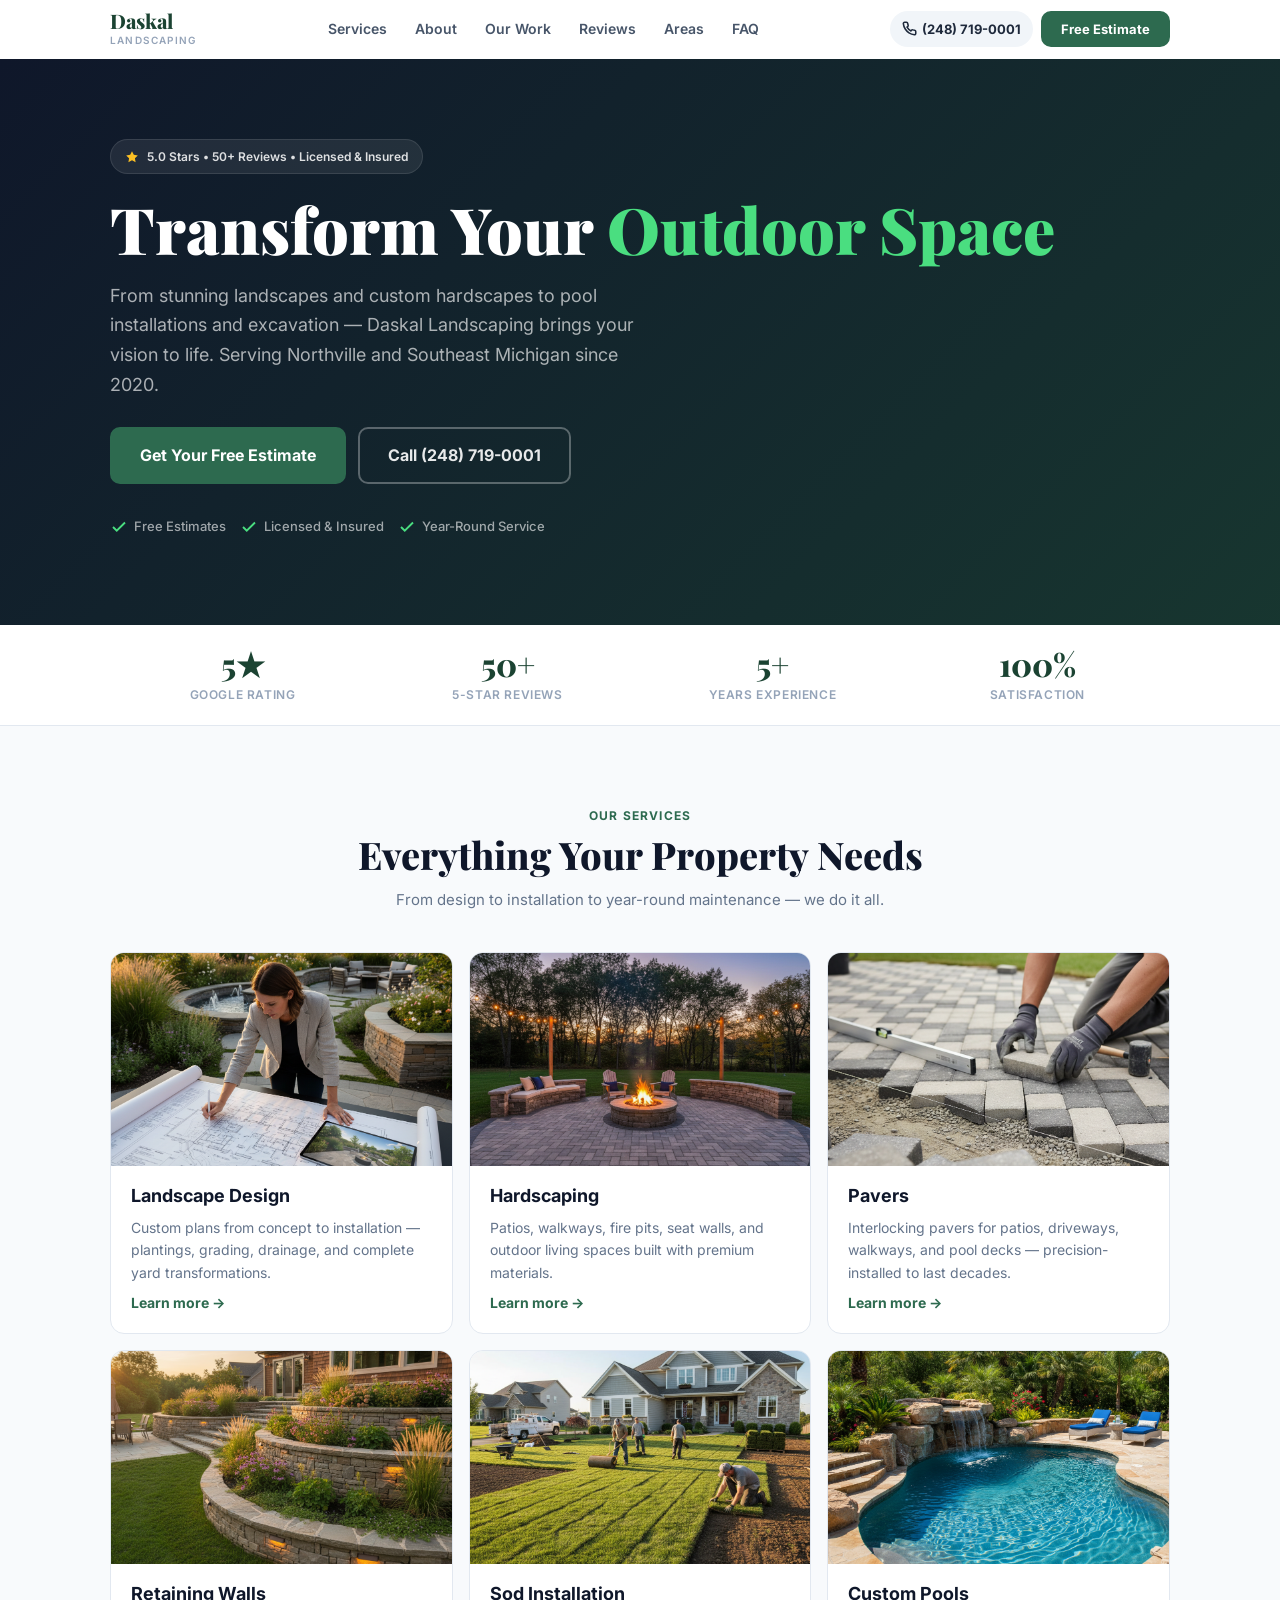
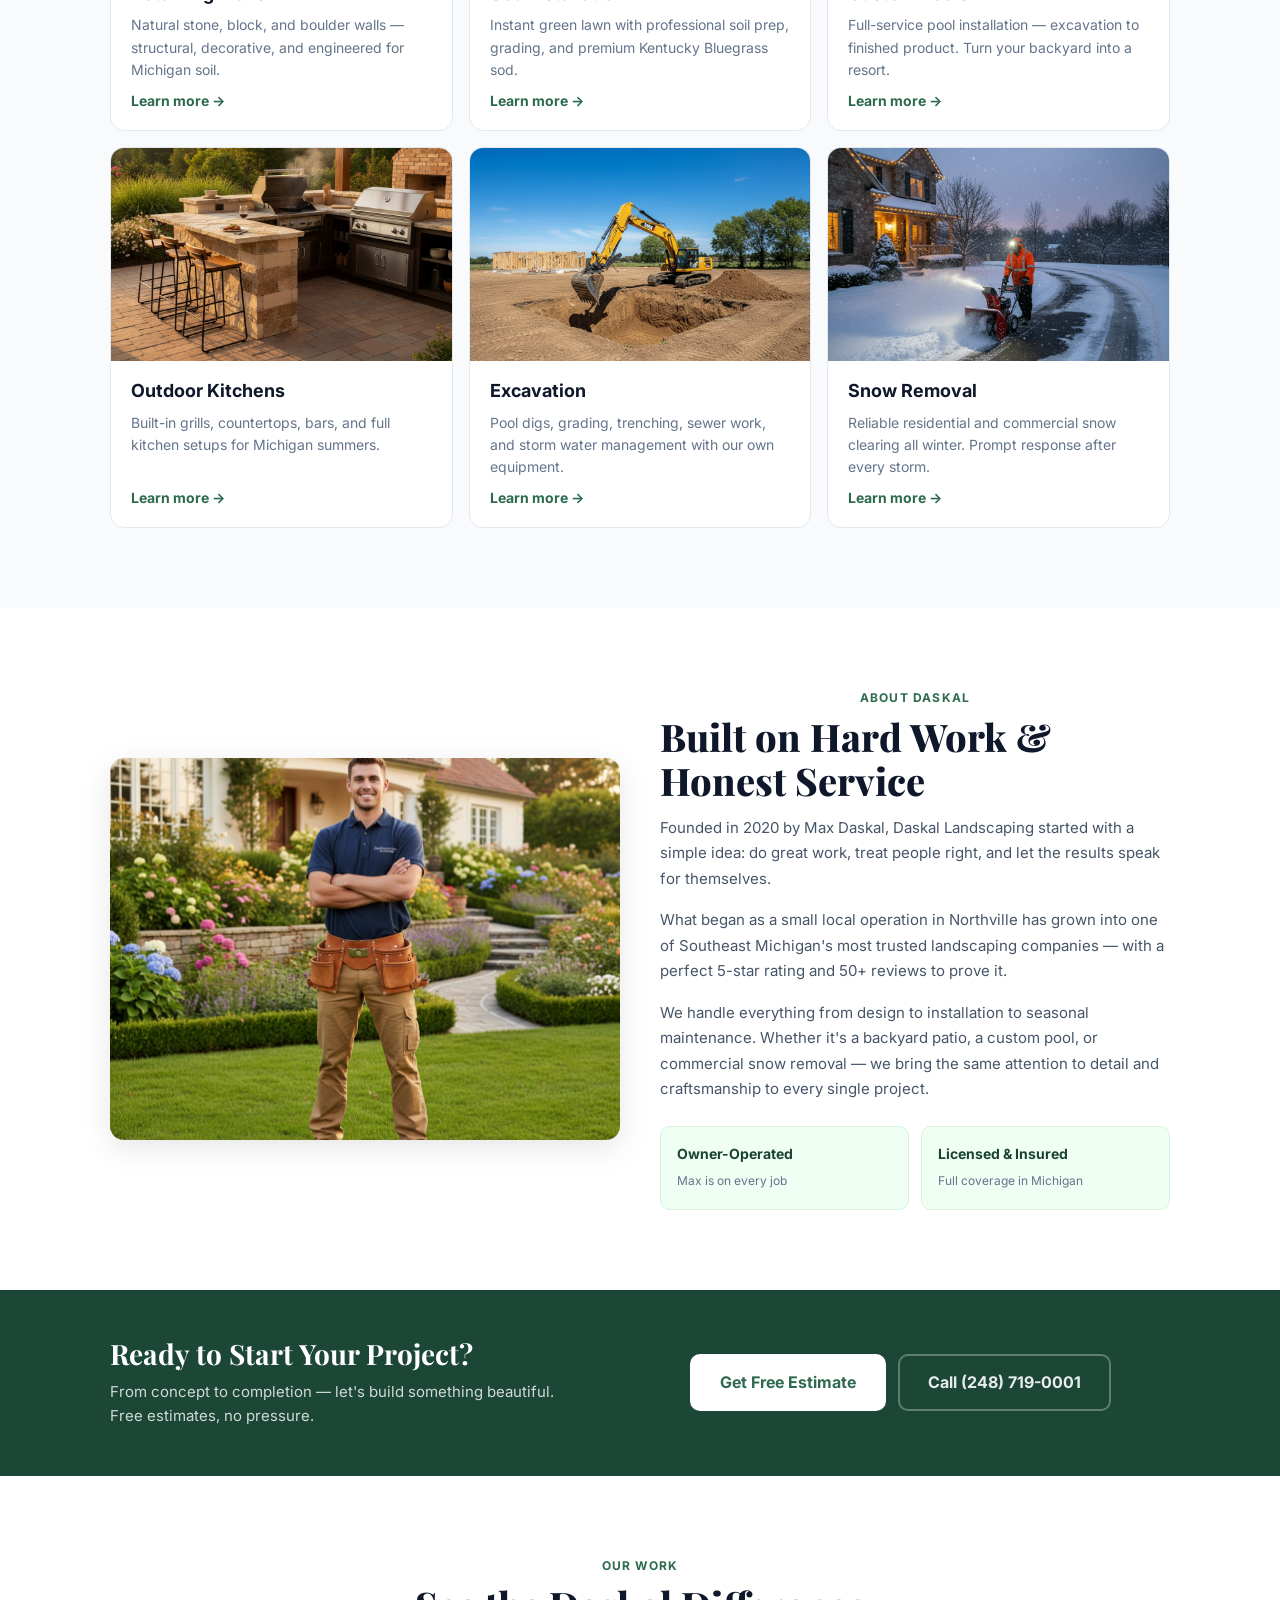
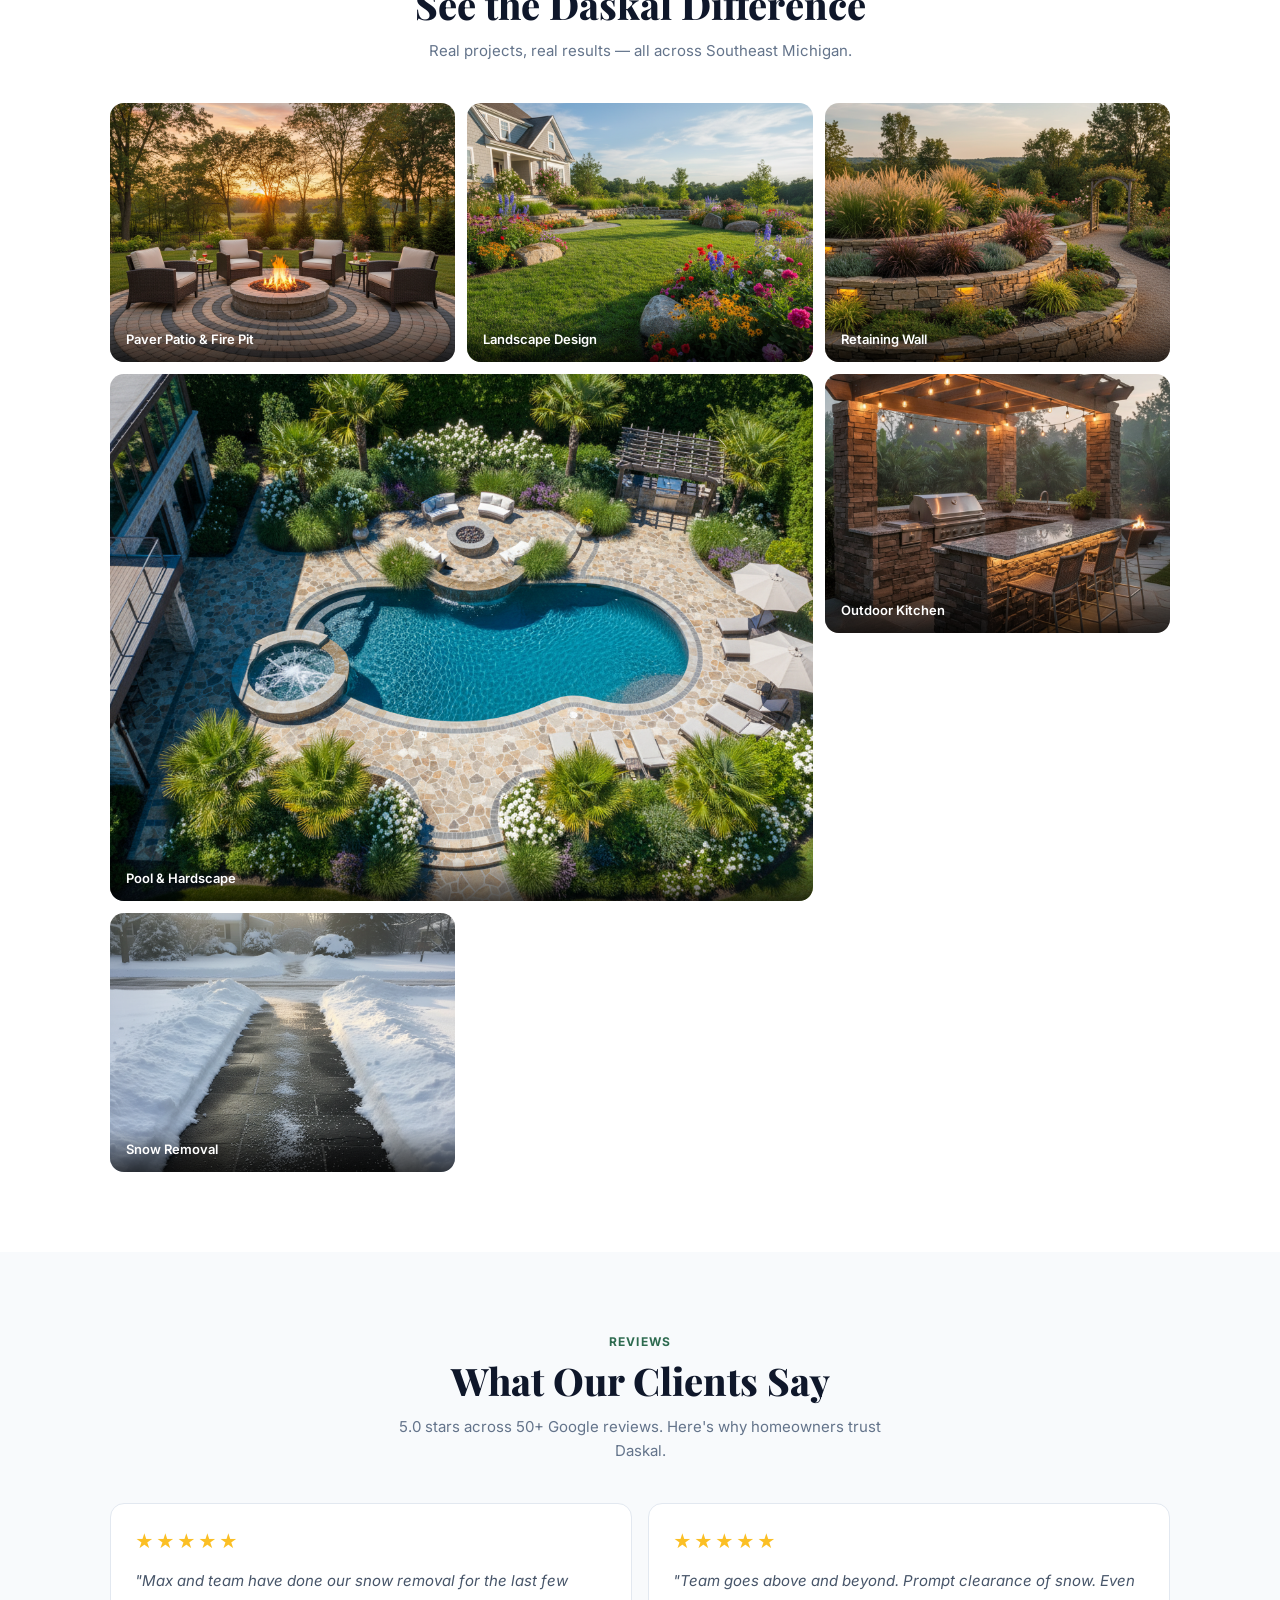
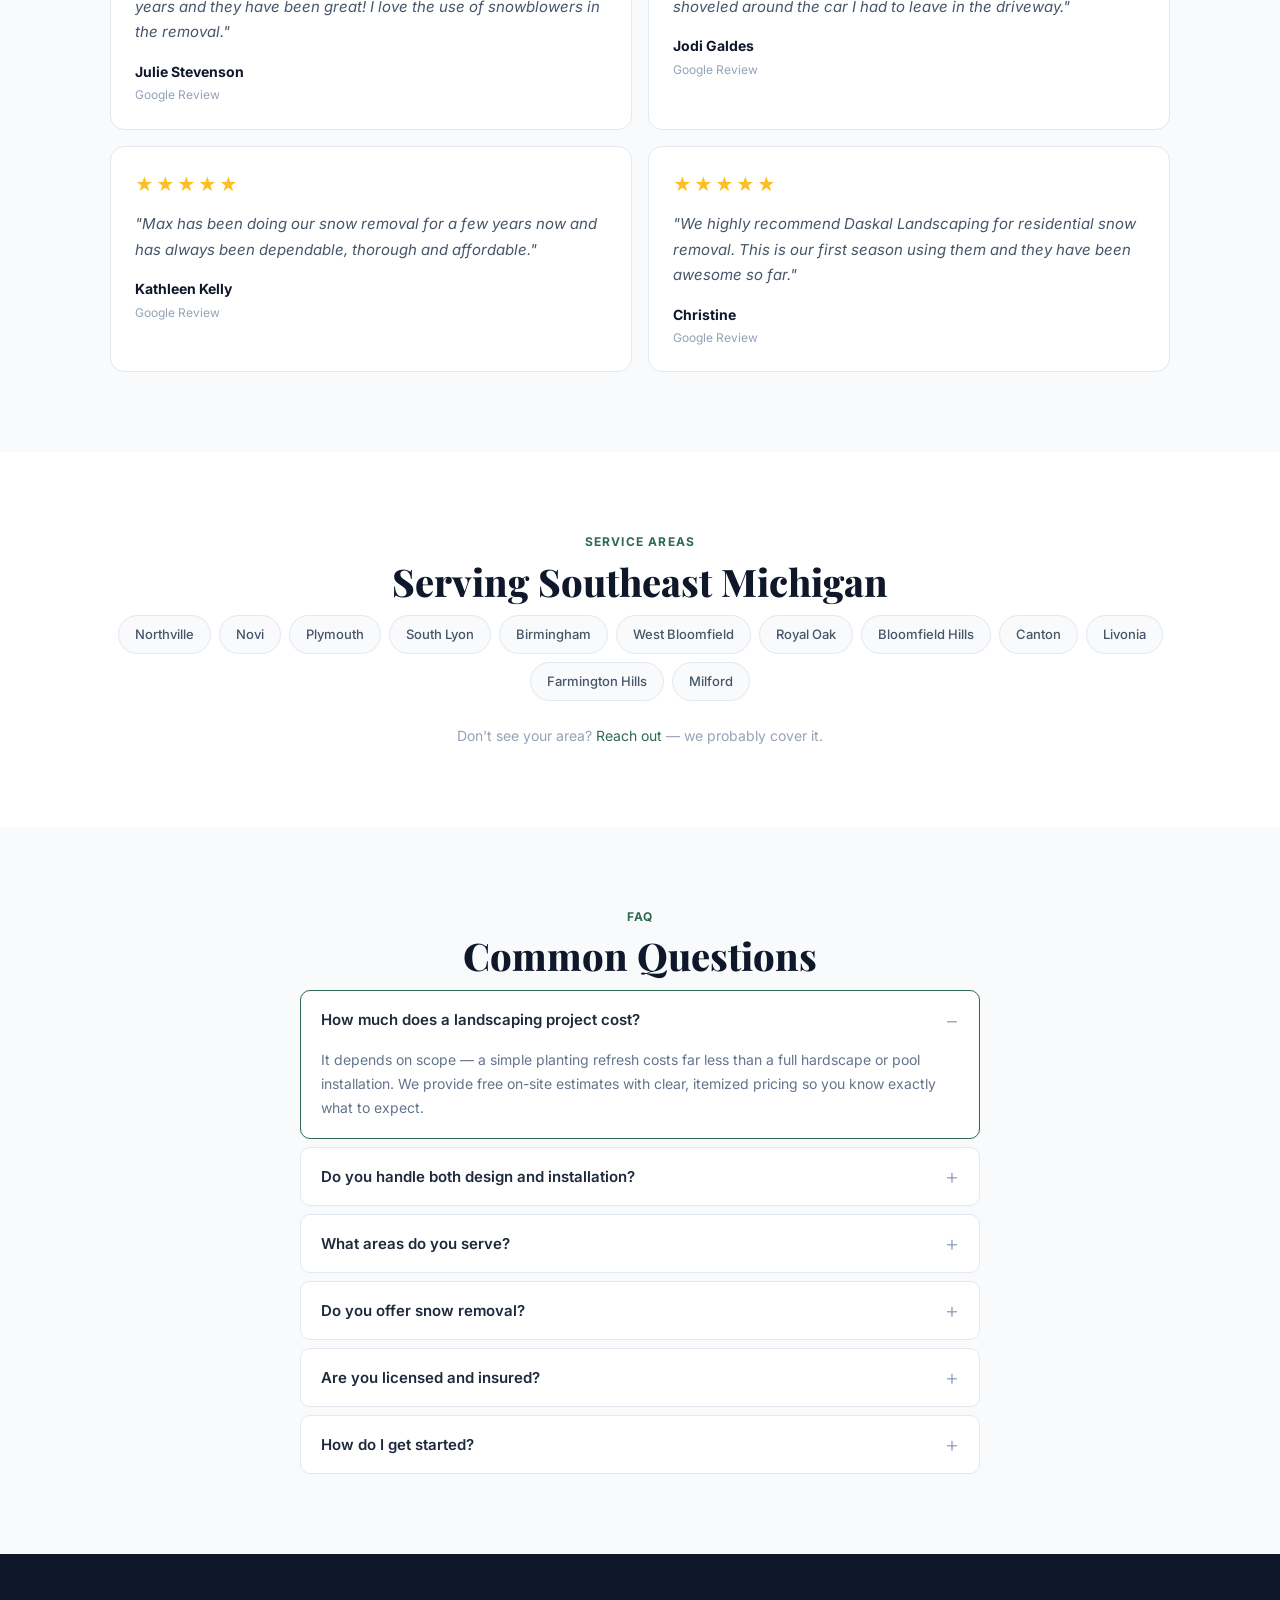
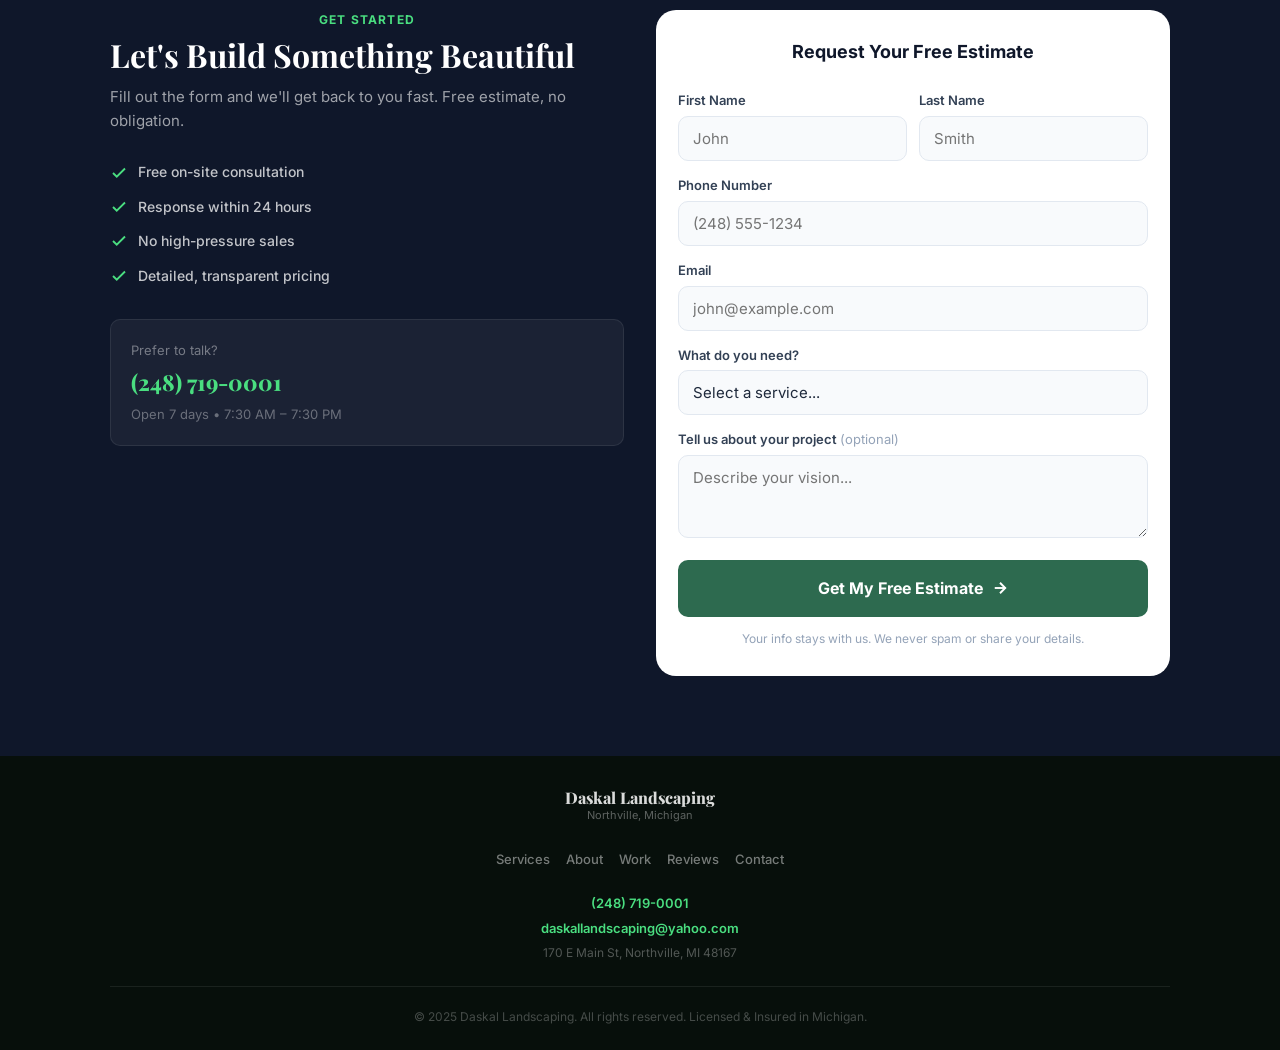
==== index.html @ 1ce57e73 "Add 9 service pages with clean URLs + expanded homepage Service pages (all with unique SEO, schema, " ====
<!DOCTYPE html>
<html lang="en">
<head>
  <meta charset="UTF-8">
  <meta name="viewport" content="width=device-width, initial-scale=1.0">
  <title>Daskal Landscaping | Northville MI — Landscaping, Hardscaping & Excavation</title>
  <meta name="description" content="Daskal Landscaping — Northville Michigan's premier landscaping company. Landscaping, hardscaping, excavation, custom pools, outdoor kitchens & snow removal. 5-star rated. Call (248) 719-0001 for a free estimate.">
  <meta name="keywords" content="landscaping northville mi, hardscaping novi michigan, excavation plymouth mi, custom pool installation, outdoor kitchen builder, snow removal northville, landscape design birmingham mi, daskal landscaping">
  <meta name="robots" content="index, follow">
  <link rel="canonical" href="https://www.daskallandscapeanddesign.com">

  <meta property="og:title" content="Daskal Landscaping | Northville MI's Premier Landscaping Company">
  <meta property="og:description" content="Landscaping, hardscaping, excavation, pools & snow removal. 5-star rated, 50+ reviews. Serving Northville, Novi, Plymouth & beyond. Free estimates.">
  <meta property="og:type" content="website">
  <meta property="og:url" content="https://www.daskallandscapeanddesign.com">
  <meta property="og:locale" content="en_US">

  <script type="application/ld+json">
  {
    "@context": "https://schema.org",
    "@type": "LandscapingBusiness",
    "name": "Daskal Landscaping",
    "alternateName": "Daskal Landscape & Design",
    "description": "Premier landscaping company in Northville, Michigan. Expert landscaping, hardscaping, excavation, custom pools, outdoor kitchens, and snow removal services.",
    "url": "https://www.daskallandscapeanddesign.com",
    "telephone": "+12487190001",
    "email": "daskallandscaping@yahoo.com",
    "address": {
      "@type": "PostalAddress",
      "streetAddress": "170 E Main St",
      "addressLocality": "Northville",
      "addressRegion": "MI",
      "postalCode": "48167",
      "addressCountry": "US"
    },
    "areaServed": ["Northville, MI","Novi, MI","Plymouth, MI","South Lyon, MI","Birmingham, MI","West Bloomfield, MI","Royal Oak, MI","Bloomfield Hills, MI"],
    "openingHours": "Mo-Su 07:30-19:30",
    "priceRange": "$$",
    "foundingDate": "2020",
    "founder": {"@type":"Person","name":"Max Daskal"},
    "aggregateRating": {"@type":"AggregateRating","ratingValue":"5.0","reviewCount":"50","bestRating":"5"}
  }
  </script>

  <script type="application/ld+json">
  {
    "@context": "https://schema.org",
    "@type": "FAQPage",
    "mainEntity": [
      {"@type":"Question","name":"How much does landscaping cost in Northville MI?","acceptedAnswer":{"@type":"Answer","text":"Costs vary by project scope. Simple landscape refresh starts around a few hundred, while full hardscape or pool installations are larger investments. Daskal Landscaping provides free on-site estimates with transparent, detailed pricing."}},
      {"@type":"Question","name":"What areas does Daskal Landscaping serve?","acceptedAnswer":{"@type":"Answer","text":"We serve Northville, Novi, Plymouth, South Lyon, Birmingham, West Bloomfield, Royal Oak, Bloomfield Hills, and surrounding communities in Southeast Michigan."}},
      {"@type":"Question","name":"Do you offer snow removal services?","acceptedAnswer":{"@type":"Answer","text":"Yes. We provide reliable residential and commercial snow removal throughout the winter season with prompt service after every storm."}},
      {"@type":"Question","name":"Is Daskal Landscaping licensed and insured?","acceptedAnswer":{"@type":"Answer","text":"Yes. Daskal Landscaping is fully licensed and insured in the state of Michigan."}}
    ]
  }
  </script>

  <link rel="preconnect" href="https://fonts.googleapis.com">
  <link rel="preconnect" href="https://fonts.gstatic.com" crossorigin>
  <link href="https://fonts.googleapis.com/css2?family=Inter:wght@400;500;600;700;800;900&family=Playfair+Display:wght@700;800;900&display=swap" rel="stylesheet">
  <link rel="stylesheet" href="styles.css">
</head>
<body>

  <!-- Sticky Mobile CTA -->
  <div class="sticky-cta" id="stickyCta">
    <a href="tel:+12487190001" class="sticky-cta__call">
      <svg width="18" height="18" viewBox="0 0 24 24" fill="none" stroke="currentColor" stroke-width="2.5"><path d="M22 16.92v3a2 2 0 01-2.18 2 19.79 19.79 0 01-8.63-3.07 19.5 19.5 0 01-6-6 19.79 19.79 0 01-3.07-8.67A2 2 0 014.11 2h3a2 2 0 012 1.72c.127.96.361 1.903.7 2.81a2 2 0 01-.45 2.11L8.09 9.91a16 16 0 006 6l1.27-1.27a2 2 0 012.11-.45c.907.339 1.85.573 2.81.7A2 2 0 0122 16.92z"/></svg>
      Call Now
    </a>
    <a href="#contact" class="sticky-cta__quote">Free Estimate</a>
  </div>

  <!-- Header -->
  <header class="header" id="header">
    <div class="container">
      <div class="header__inner">
        <a href="#" class="header__brand">
          <span class="header__name">Daskal</span>
          <span class="header__tagline">Landscaping</span>
        </a>
        <nav class="header__nav" id="desktopNav">
          <a href="#services">Services</a>
          <a href="#about">About</a>
          <a href="#work">Our Work</a>
          <a href="#reviews">Reviews</a>
          <a href="#areas">Areas</a>
          <a href="#faq">FAQ</a>
        </nav>
        <div class="header__actions">
          <a href="tel:+12487190001" class="header__phone">
            <svg width="15" height="15" viewBox="0 0 24 24" fill="none" stroke="currentColor" stroke-width="2.5"><path d="M22 16.92v3a2 2 0 01-2.18 2 19.79 19.79 0 01-8.63-3.07 19.5 19.5 0 01-6-6 19.79 19.79 0 01-3.07-8.67A2 2 0 014.11 2h3a2 2 0 012 1.72c.127.96.361 1.903.7 2.81a2 2 0 01-.45 2.11L8.09 9.91a16 16 0 006 6l1.27-1.27a2 2 0 012.11-.45c.907.339 1.85.573 2.81.7A2 2 0 0122 16.92z"/></svg>
            <span>(248) 719-0001</span>
          </a>
          <a href="#contact" class="btn btn--primary btn--sm header__cta">Free Estimate</a>
          <button class="hamburger" id="hamburger" aria-label="Open menu"><span></span><span></span><span></span></button>
        </div>
      </div>
    </div>
    <div class="mobile-menu" id="mobileMenu">
      <nav class="mobile-menu__nav">
        <a href="#services">Services</a>
        <a href="#about">About</a>
        <a href="#work">Our Work</a>
        <a href="#reviews">Reviews</a>
        <a href="#areas">Areas</a>
        <a href="#faq">FAQ</a>
        <a href="#contact" class="btn btn--primary btn--lg btn--full">Get Free Estimate</a>
      </nav>
    </div>
  </header>

  <!-- Hero -->
  <section class="hero" id="hero">
    <div class="hero__overlay"></div>
    <div class="container">
      <div class="hero__content">
        <div class="hero__badge">
          <svg width="14" height="14" viewBox="0 0 24 24" fill="currentColor"><path d="M12 2l3.09 6.26L22 9.27l-5 4.87 1.18 6.88L12 17.77l-6.18 3.25L7 14.14 2 9.27l6.91-1.01L12 2z"/></svg>
          5.0 Stars &bull; 50+ Reviews &bull; Licensed &amp; Insured
        </div>
        <h1 class="hero__title">Transform Your <span class="highlight">Outdoor Space</span></h1>
        <p class="hero__subtitle">From stunning landscapes and custom hardscapes to pool installations and excavation — Daskal Landscaping brings your vision to life. Serving Northville and Southeast Michigan since 2020.</p>
        <div class="hero__ctas">
          <a href="#contact" class="btn btn--primary btn--lg">Get Your Free Estimate</a>
          <a href="tel:+12487190001" class="btn btn--outline-light btn--lg">Call (248) 719-0001</a>
        </div>
        <div class="hero__trust">
          <div class="hero__trust-item">
            <svg width="18" height="18" viewBox="0 0 24 24" fill="none" stroke="#4ADE80" stroke-width="2.5"><polyline points="20 6 9 17 4 12"/></svg>
            Free Estimates
          </div>
          <div class="hero__trust-item">
            <svg width="18" height="18" viewBox="0 0 24 24" fill="none" stroke="#4ADE80" stroke-width="2.5"><polyline points="20 6 9 17 4 12"/></svg>
            Licensed &amp; Insured
          </div>
          <div class="hero__trust-item">
            <svg width="18" height="18" viewBox="0 0 24 24" fill="none" stroke="#4ADE80" stroke-width="2.5"><polyline points="20 6 9 17 4 12"/></svg>
            Year-Round Service
          </div>
        </div>
      </div>
    </div>
  </section>

  <!-- Trust Bar -->
  <section class="trust-bar">
    <div class="container">
      <div class="trust-bar__inner">
        <div class="trust-bar__item">
          <span class="trust-bar__num">5&#9733;</span>
          <span class="trust-bar__label">Google Rating</span>
        </div>
        <div class="trust-bar__item">
          <span class="trust-bar__num">50+</span>
          <span class="trust-bar__label">5-Star Reviews</span>
        </div>
        <div class="trust-bar__item">
          <span class="trust-bar__num">5+</span>
          <span class="trust-bar__label">Years Experience</span>
        </div>
        <div class="trust-bar__item">
          <span class="trust-bar__num">100%</span>
          <span class="trust-bar__label">Satisfaction</span>
        </div>
      </div>
    </div>
  </section>

  <!-- Services -->
  <section class="services" id="services">
    <div class="container">
      <span class="eyebrow">Our Services</span>
      <h2 class="section-title">Everything Your Property Needs</h2>
      <p class="section-sub">From design to installation to year-round maintenance — we do it all.</p>
      <div class="services__grid">
        <a href="landscape-design/" class="svc-card" data-animate>
          <div class="svc-card__img"><img src="assets/images/svc-landscape-design.jpg" alt="Landscape design in Northville MI" loading="lazy"></div>
          <h3>Landscape Design</h3>
          <p>Custom plans from concept to installation — plantings, grading, drainage, and complete yard transformations.</p>
          <span class="svc-card__link">Learn more &rarr;</span>
        </a>
        <a href="hardscaping/" class="svc-card" data-animate>
          <div class="svc-card__img"><img src="assets/images/svc-hardscaping.jpg" alt="Hardscaping patio installation" loading="lazy"></div>
          <h3>Hardscaping</h3>
          <p>Patios, walkways, fire pits, seat walls, and outdoor living spaces built with premium materials.</p>
          <span class="svc-card__link">Learn more &rarr;</span>
        </a>
        <a href="pavers/" class="svc-card" data-animate>
          <div class="svc-card__img"><img src="assets/images/svc-pavers.jpg" alt="Paver installation" loading="lazy"></div>
          <h3>Pavers</h3>
          <p>Interlocking pavers for patios, driveways, walkways, and pool decks — precision-installed to last decades.</p>
          <span class="svc-card__link">Learn more &rarr;</span>
        </a>
        <a href="retaining-walls/" class="svc-card" data-animate>
          <div class="svc-card__img"><img src="assets/images/svc-retaining-walls.jpg" alt="Retaining wall construction" loading="lazy"></div>
          <h3>Retaining Walls</h3>
          <p>Natural stone, block, and boulder walls — structural, decorative, and engineered for Michigan soil.</p>
          <span class="svc-card__link">Learn more &rarr;</span>
        </a>
        <a href="sod-installation/" class="svc-card" data-animate>
          <div class="svc-card__img"><img src="assets/images/svc-sod.jpg" alt="Sod installation" loading="lazy"></div>
          <h3>Sod Installation</h3>
          <p>Instant green lawn with professional soil prep, grading, and premium Kentucky Bluegrass sod.</p>
          <span class="svc-card__link">Learn more &rarr;</span>
        </a>
        <a href="pools/" class="svc-card" data-animate>
          <div class="svc-card__img"><img src="assets/images/svc-pools.jpg" alt="Custom pool installation" loading="lazy"></div>
          <h3>Custom Pools</h3>
          <p>Full-service pool installation — excavation to finished product. Turn your backyard into a resort.</p>
          <span class="svc-card__link">Learn more &rarr;</span>
        </a>
        <a href="outdoor-kitchens/" class="svc-card" data-animate>
          <div class="svc-card__img"><img src="assets/images/svc-outdoor-kitchen.jpg" alt="Outdoor kitchen design and build" loading="lazy"></div>
          <h3>Outdoor Kitchens</h3>
          <p>Built-in grills, countertops, bars, and full kitchen setups for Michigan summers.</p>
          <span class="svc-card__link">Learn more &rarr;</span>
        </a>
        <a href="excavation/" class="svc-card" data-animate>
          <div class="svc-card__img"><img src="assets/images/svc-excavation.jpg" alt="Excavation services" loading="lazy"></div>
          <h3>Excavation</h3>
          <p>Pool digs, grading, trenching, sewer work, and storm water management with our own equipment.</p>
          <span class="svc-card__link">Learn more &rarr;</span>
        </a>
        <a href="snow-removal/" class="svc-card" data-animate>
          <div class="svc-card__img"><img src="assets/images/svc-snow.jpg" alt="Snow removal in Northville MI" loading="lazy"></div>
          <h3>Snow Removal</h3>
          <p>Reliable residential and commercial snow clearing all winter. Prompt response after every storm.</p>
          <span class="svc-card__link">Learn more &rarr;</span>
        </a>
      </div>
    </div>
  </section>

  <!-- About -->
  <section class="about" id="about">
    <div class="container">
      <div class="about__inner">
        <div class="about__img"><img src="assets/images/about.jpg" alt="Max Daskal, owner of Daskal Landscaping" loading="lazy"></div>
        <div class="about__text">
          <span class="eyebrow">About Daskal</span>
          <h2 class="section-title section-title--left">Built on Hard Work &amp; Honest Service</h2>
          <p>Founded in 2020 by Max Daskal, Daskal Landscaping started with a simple idea: do great work, treat people right, and let the results speak for themselves.</p>
          <p>What began as a small local operation in Northville has grown into one of Southeast Michigan's most trusted landscaping companies — with a perfect 5-star rating and 50+ reviews to prove it.</p>
          <p>We handle everything from design to installation to seasonal maintenance. Whether it's a backyard patio, a custom pool, or commercial snow removal — we bring the same attention to detail and craftsmanship to every single project.</p>
          <div class="about__stats">
            <div class="about__stat">
              <strong>Owner-Operated</strong>
              <span>Max is on every job</span>
            </div>
            <div class="about__stat">
              <strong>Licensed &amp; Insured</strong>
              <span>Full coverage in Michigan</span>
            </div>
          </div>
        </div>
      </div>
    </div>
  </section>

  <!-- CTA Banner -->
  <section class="cta-banner">
    <div class="container">
      <div class="cta-banner__inner">
        <div>
          <h2>Ready to Start Your Project?</h2>
          <p>From concept to completion — let's build something beautiful. Free estimates, no pressure.</p>
        </div>
        <div class="cta-banner__actions">
          <a href="#contact" class="btn btn--primary btn--lg">Get Free Estimate</a>
          <a href="tel:+12487190001" class="btn btn--outline-light btn--lg">Call (248) 719-0001</a>
        </div>
      </div>
    </div>
  </section>

  <!-- Work / Gallery -->
  <section class="work" id="work">
    <div class="container">
      <span class="eyebrow">Our Work</span>
      <h2 class="section-title">See the Daskal Difference</h2>
      <p class="section-sub">Real projects, real results — all across Southeast Michigan.</p>
      <div class="work__grid">
        <div class="work__item"><img src="assets/images/gallery-1.jpg" alt="Custom paver patio with fire pit" loading="lazy"><span>Paver Patio &amp; Fire Pit</span></div>
        <div class="work__item"><img src="assets/images/gallery-2.jpg" alt="Full landscape design and installation" loading="lazy"><span>Landscape Design</span></div>
        <div class="work__item"><img src="assets/images/gallery-3.jpg" alt="Retaining wall and garden beds" loading="lazy"><span>Retaining Wall</span></div>
        <div class="work__item work__item--wide"><img src="assets/images/gallery-4.jpg" alt="Backyard pool and hardscape" loading="lazy"><span>Pool &amp; Hardscape</span></div>
        <div class="work__item"><img src="assets/images/gallery-5.jpg" alt="Outdoor kitchen with stone" loading="lazy"><span>Outdoor Kitchen</span></div>
        <div class="work__item"><img src="assets/images/gallery-6.jpg" alt="Commercial snow removal" loading="lazy"><span>Snow Removal</span></div>
      </div>
    </div>
  </section>

  <!-- Reviews -->
  <section class="reviews" id="reviews">
    <div class="container">
      <span class="eyebrow">Reviews</span>
      <h2 class="section-title">What Our Clients Say</h2>
      <p class="section-sub">5.0 stars across 50+ Google reviews. Here's why homeowners trust Daskal.</p>
      <div class="reviews__grid">
        <div class="review-card" data-animate>
          <div class="review-card__stars">&#9733;&#9733;&#9733;&#9733;&#9733;</div>
          <p>"Max and team have done our snow removal for the last few years and they have been great! I love the use of snowblowers in the removal."</p>
          <span class="review-card__name">Julie Stevenson</span>
          <span class="review-card__src">Google Review</span>
        </div>
        <div class="review-card" data-animate>
          <div class="review-card__stars">&#9733;&#9733;&#9733;&#9733;&#9733;</div>
          <p>"Team goes above and beyond. Prompt clearance of snow. Even shoveled around the car I had to leave in the driveway."</p>
          <span class="review-card__name">Jodi Galdes</span>
          <span class="review-card__src">Google Review</span>
        </div>
        <div class="review-card" data-animate>
          <div class="review-card__stars">&#9733;&#9733;&#9733;&#9733;&#9733;</div>
          <p>"Max has been doing our snow removal for a few years now and has always been dependable, thorough and affordable."</p>
          <span class="review-card__name">Kathleen Kelly</span>
          <span class="review-card__src">Google Review</span>
        </div>
        <div class="review-card" data-animate>
          <div class="review-card__stars">&#9733;&#9733;&#9733;&#9733;&#9733;</div>
          <p>"We highly recommend Daskal Landscaping for residential snow removal. This is our first season using them and they have been awesome so far."</p>
          <span class="review-card__name">Christine</span>
          <span class="review-card__src">Google Review</span>
        </div>
      </div>
    </div>
  </section>

  <!-- Service Areas -->
  <section class="areas" id="areas">
    <div class="container">
      <span class="eyebrow">Service Areas</span>
      <h2 class="section-title">Serving Southeast Michigan</h2>
      <div class="areas__grid">
        <span class="area-tag">Northville</span>
        <span class="area-tag">Novi</span>
        <span class="area-tag">Plymouth</span>
        <span class="area-tag">South Lyon</span>
        <span class="area-tag">Birmingham</span>
        <span class="area-tag">West Bloomfield</span>
        <span class="area-tag">Royal Oak</span>
        <span class="area-tag">Bloomfield Hills</span>
        <span class="area-tag">Canton</span>
        <span class="area-tag">Livonia</span>
        <span class="area-tag">Farmington Hills</span>
        <span class="area-tag">Milford</span>
      </div>
      <p class="areas__note">Don't see your area? <a href="#contact">Reach out</a> — we probably cover it.</p>
    </div>
  </section>

  <!-- FAQ -->
  <section class="faq" id="faq">
    <div class="container">
      <span class="eyebrow">FAQ</span>
      <h2 class="section-title">Common Questions</h2>
      <div class="faq__list">
        <details class="faq__item" open>
          <summary>How much does a landscaping project cost?</summary>
          <p>It depends on scope — a simple planting refresh costs far less than a full hardscape or pool installation. We provide free on-site estimates with clear, itemized pricing so you know exactly what to expect.</p>
        </details>
        <details class="faq__item">
          <summary>Do you handle both design and installation?</summary>
          <p>Yes. We take your project from initial concept through design, material selection, and full installation. You get one team from start to finish.</p>
        </details>
        <details class="faq__item">
          <summary>What areas do you serve?</summary>
          <p>We serve Northville, Novi, Plymouth, South Lyon, Birmingham, West Bloomfield, Royal Oak, Bloomfield Hills, and surrounding communities in Southeast Michigan.</p>
        </details>
        <details class="faq__item">
          <summary>Do you offer snow removal?</summary>
          <p>Yes. We provide reliable residential and commercial snow removal throughout the winter season with prompt service after every storm. We use snowblowers and shoveling to protect your surfaces.</p>
        </details>
        <details class="faq__item">
          <summary>Are you licensed and insured?</summary>
          <p>Absolutely. Daskal Landscaping is fully licensed and insured in the state of Michigan.</p>
        </details>
        <details class="faq__item">
          <summary>How do I get started?</summary>
          <p>Call us at <a href="tel:+12487190001">(248) 719-0001</a> or fill out the form below. We'll schedule a free on-site consultation, discuss your vision, and provide a detailed estimate.</p>
        </details>
      </div>
    </div>
  </section>

  <!-- Contact -->
  <section class="contact" id="contact">
    <div class="container">
      <div class="contact__wrapper">
        <div class="contact__text">
          <span class="eyebrow eyebrow--light">Get Started</span>
          <h2 class="contact__title">Let's Build Something Beautiful</h2>
          <p class="contact__sub">Fill out the form and we'll get back to you fast. Free estimate, no obligation.</p>
          <div class="contact__perks">
            <div class="contact__perk"><svg width="18" height="18" viewBox="0 0 24 24" fill="none" stroke="#4ADE80" stroke-width="2.5"><polyline points="20 6 9 17 4 12"/></svg><span>Free on-site consultation</span></div>
            <div class="contact__perk"><svg width="18" height="18" viewBox="0 0 24 24" fill="none" stroke="#4ADE80" stroke-width="2.5"><polyline points="20 6 9 17 4 12"/></svg><span>Response within 24 hours</span></div>
            <div class="contact__perk"><svg width="18" height="18" viewBox="0 0 24 24" fill="none" stroke="#4ADE80" stroke-width="2.5"><polyline points="20 6 9 17 4 12"/></svg><span>No high-pressure sales</span></div>
            <div class="contact__perk"><svg width="18" height="18" viewBox="0 0 24 24" fill="none" stroke="#4ADE80" stroke-width="2.5"><polyline points="20 6 9 17 4 12"/></svg><span>Detailed, transparent pricing</span></div>
          </div>
          <div class="contact__direct">
            <p>Prefer to talk?</p>
            <a href="tel:+12487190001" class="contact__phone">(248) 719-0001</a>
            <p class="contact__hours">Open 7 days &bull; 7:30 AM – 7:30 PM</p>
          </div>
        </div>
        <form class="contact__form" id="contactForm">
          <h3 class="contact__form-title">Request Your Free Estimate</h3>
          <div class="form-row">
            <div class="form-group"><label for="firstName">First Name</label><input type="text" id="firstName" name="firstName" placeholder="John" required autocomplete="given-name"></div>
            <div class="form-group"><label for="lastName">Last Name</label><input type="text" id="lastName" name="lastName" placeholder="Smith" required autocomplete="family-name"></div>
          </div>
          <div class="form-group"><label for="phone">Phone Number</label><input type="tel" id="phone" name="phone" placeholder="(248) 555-1234" required autocomplete="tel"></div>
          <div class="form-group"><label for="email">Email</label><input type="email" id="email" name="email" placeholder="john@example.com" required autocomplete="email"></div>
          <div class="form-group"><label for="service">What do you need?</label>
            <select id="service" name="service" required>
              <option value="" disabled selected>Select a service...</option>
              <option value="landscaping">Landscaping</option>
              <option value="hardscaping">Hardscaping</option>
              <option value="excavation">Excavation</option>
              <option value="pool">Custom Pool</option>
              <option value="outdoor-kitchen">Outdoor Kitchen</option>
              <option value="snow-removal">Snow Removal</option>
              <option value="other">Other / Not Sure</option>
            </select>
          </div>
          <div class="form-group"><label for="message">Tell us about your project <span class="optional">(optional)</span></label><textarea id="message" name="message" rows="3" placeholder="Describe your vision..."></textarea></div>
          <button type="submit" class="btn btn--primary btn--lg btn--full">Get My Free Estimate <svg width="18" height="18" viewBox="0 0 24 24" fill="none" stroke="currentColor" stroke-width="2.5"><line x1="5" y1="12" x2="19" y2="12"/><polyline points="12 5 19 12 12 19"/></svg></button>
          <p class="form-note">Your info stays with us. We never spam or share your details.</p>
        </form>
      </div>
    </div>
  </section>

  <!-- Footer -->
  <footer class="footer">
    <div class="container">
      <div class="footer__top">
        <div class="footer__brand">
          <span class="footer__name">Daskal Landscaping</span>
          <span class="footer__sub">Northville, Michigan</span>
        </div>
        <div class="footer__links">
          <a href="#services">Services</a>
          <a href="#about">About</a>
          <a href="#work">Work</a>
          <a href="#reviews">Reviews</a>
          <a href="#contact">Contact</a>
        </div>
        <div class="footer__contact">
          <a href="tel:+12487190001">(248) 719-0001</a>
          <a href="mailto:daskallandscaping@yahoo.com">daskallandscaping@yahoo.com</a>
          <span>170 E Main St, Northville, MI 48167</span>
        </div>
      </div>
      <div class="footer__bottom">
        <p>&copy; 2025 Daskal Landscaping. All rights reserved. Licensed &amp; Insured in Michigan.</p>
      </div>
    </div>
  </footer>

  <script>
    // Sticky CTA
    const stickyCta=document.getElementById('stickyCta'),heroEl=document.getElementById('hero');
    new IntersectionObserver(([e])=>stickyCta.classList.toggle('sticky-cta--visible',!e.isIntersecting),{threshold:0.05}).observe(heroEl);

    // Hamburger
    const hamburger=document.getElementById('hamburger'),mobileMenu=document.getElementById('mobileMenu'),header=document.getElementById('header');
    hamburger.addEventListener('click',()=>{hamburger.classList.toggle('is-active');mobileMenu.classList.toggle('is-open');document.body.classList.toggle('menu-open')});
    mobileMenu.querySelectorAll('a').forEach(l=>l.addEventListener('click',()=>{hamburger.classList.remove('is-active');mobileMenu.classList.remove('is-open');document.body.classList.remove('menu-open')}));

    // Smooth scroll
    document.querySelectorAll('a[href^="#"]').forEach(a=>{a.addEventListener('click',function(e){e.preventDefault();const t=document.querySelector(this.getAttribute('href'));if(t){const h=document.querySelector('.header').offsetHeight;window.scrollTo({top:t.getBoundingClientRect().top+window.pageYOffset-h,behavior:'smooth'})}})});

    // Scroll animations
    const obs=new IntersectionObserver((entries)=>{entries.forEach((e,i)=>{if(e.isIntersecting){setTimeout(()=>e.target.classList.add('is-visible'),i*80);obs.unobserve(e.target)}})},{threshold:0.15});
    document.querySelectorAll('[data-animate]').forEach(el=>obs.observe(el));

    // Header shadow
    window.addEventListener('scroll',()=>header.classList.toggle('header--scrolled',window.scrollY>20));

    // Form
    document.getElementById('contactForm').addEventListener('submit',function(e){e.preventDefault();const b=this.querySelector('button[type="submit"]'),o=b.innerHTML;b.innerHTML='Sending...';b.disabled=true;setTimeout(()=>{b.innerHTML='&#10003; Request Sent!';b.classList.add('btn--success');setTimeout(()=>{b.innerHTML=o;b.disabled=false;b.classList.remove('btn--success');this.reset()},3000)},1000)});
  </script>
</body>
</html>
---- styles.css ----
/* =============================================
   DASKAL LANDSCAPING — Mobile-First
   ============================================= */
*,*::before,*::after{box-sizing:border-box;margin:0;padding:0}
:root{
  --brand:#2D6A4F;--brand-dark:#1B4332;--brand-light:#D8F3DC;--brand-50:#F0FFF4;
  --earth:#8B5E3C;--earth-light:#F5EDE4;
  --white:#FFF;--gray-50:#F8FAFC;--gray-100:#F1F5F9;--gray-200:#E2E8F0;--gray-300:#CBD5E1;
  --gray-400:#94A3B8;--gray-500:#64748B;--gray-600:#475569;--gray-700:#334155;
  --gray-800:#1E293B;--gray-900:#0F172A;
  --green:#4ADE80;
  --radius:10px;--radius-lg:14px;--radius-xl:20px;
}
html{scroll-behavior:smooth;-webkit-text-size-adjust:100%}
body{font-family:'Inter',-apple-system,BlinkMacSystemFont,sans-serif;color:var(--gray-800);background:var(--white);line-height:1.6;-webkit-font-smoothing:antialiased;overflow-x:hidden}
body.menu-open{overflow:hidden}
a{color:var(--brand);text-decoration:none;transition:color .2s}a:hover{color:var(--brand-dark)}
img{max-width:100%;height:auto}
.container{width:100%;max-width:1140px;margin:0 auto;padding:0 20px}

/* BUTTONS */
.btn{display:inline-flex;align-items:center;justify-content:center;gap:8px;font-family:inherit;font-weight:700;font-size:15px;padding:12px 24px;border:2px solid transparent;border-radius:var(--radius);cursor:pointer;transition:all .25s;text-align:center;line-height:1.3;white-space:nowrap}
.btn--primary{background:var(--brand);color:var(--white);border-color:var(--brand)}
.btn--primary:hover{background:var(--brand-dark);border-color:var(--brand-dark);color:var(--white);transform:translateY(-1px);box-shadow:0 6px 20px rgba(45,106,79,.3)}
.btn--outline-light{background:transparent;color:rgba(255,255,255,.9);border-color:rgba(255,255,255,.3)}
.btn--outline-light:hover{background:rgba(255,255,255,.1);border-color:rgba(255,255,255,.6);color:var(--white)}
.btn--sm{padding:8px 18px;font-size:13px}.btn--lg{padding:16px 28px;font-size:16px}.btn--full{width:100%}
.btn--success{background:var(--green)!important;border-color:var(--green)!important}

/* STICKY CTA */
.sticky-cta{position:fixed;bottom:0;left:0;right:0;z-index:999;display:flex;gap:8px;background:var(--gray-900);padding:12px 16px;padding-bottom:max(12px,env(safe-area-inset-bottom));transform:translateY(100%);transition:transform .3s;box-shadow:0 -4px 24px rgba(0,0,0,.25)}
.sticky-cta--visible{transform:translateY(0)}
.sticky-cta a{flex:1;display:flex;align-items:center;justify-content:center;gap:8px;padding:14px 16px;border-radius:var(--radius);font-weight:700;font-size:15px;text-align:center}
.sticky-cta__call{background:var(--brand);color:var(--white)!important}.sticky-cta__call:hover{background:var(--brand-dark);color:var(--white)!important}
.sticky-cta__quote{background:var(--white);color:var(--gray-900)!important}.sticky-cta__quote:hover{background:var(--gray-100);color:var(--gray-900)!important}

/* HEADER */
.header{position:sticky;top:0;z-index:500;background:rgba(255,255,255,.97);backdrop-filter:blur(12px);-webkit-backdrop-filter:blur(12px);border-bottom:1px solid transparent;transition:border-color .3s,box-shadow .3s}
.header--scrolled{border-bottom-color:var(--gray-200);box-shadow:0 1px 8px rgba(0,0,0,.06)}
.header__inner{display:flex;align-items:center;justify-content:space-between;padding:10px 0;gap:12px}
.header__brand{display:flex;flex-direction:column;text-decoration:none;flex-shrink:0}
.header__name{font-family:'Playfair Display',serif;font-size:20px;font-weight:800;color:var(--brand-dark);line-height:1.1}
.header__tagline{font-size:10px;font-weight:600;color:var(--gray-400);text-transform:uppercase;letter-spacing:.12em}
.header__nav{display:none;gap:28px}
.header__nav a{font-size:14px;font-weight:600;color:var(--gray-600)}.header__nav a:hover{color:var(--brand)}
.header__actions{display:flex;align-items:center;gap:8px}
.header__phone{display:flex;align-items:center;gap:5px;font-size:13px;font-weight:700;color:var(--gray-800)!important;padding:8px 12px;border-radius:100px;background:var(--gray-100);transition:background .2s}
.header__phone:hover{background:var(--gray-200)}
.header__phone span{display:none}
.header__cta{display:none}
.hamburger{display:flex;flex-direction:column;justify-content:center;gap:5px;width:36px;height:36px;background:none;border:none;cursor:pointer;padding:6px}
.hamburger span{display:block;width:100%;height:2.5px;background:var(--gray-700);border-radius:2px;transition:all .3s;transform-origin:center}
.hamburger.is-active span:nth-child(1){transform:translateY(7.5px) rotate(45deg)}
.hamburger.is-active span:nth-child(2){opacity:0}
.hamburger.is-active span:nth-child(3){transform:translateY(-7.5px) rotate(-45deg)}
.mobile-menu{position:fixed;top:0;left:0;right:0;bottom:0;z-index:499;background:var(--white);padding-top:72px;transform:translateX(100%);transition:transform .35s cubic-bezier(.4,0,.2,1)}
.mobile-menu.is-open{transform:translateX(0)}
.mobile-menu__nav{display:flex;flex-direction:column;padding:24px;gap:4px}
.mobile-menu__nav a{font-size:18px;font-weight:600;color:var(--gray-800);padding:14px 0;border-bottom:1px solid var(--gray-100)}
.mobile-menu__nav a:last-child{border-bottom:none;margin-top:16px}

/* HERO */
.hero{position:relative;background:var(--gray-900);padding:52px 0 60px;overflow:hidden;background-size:cover;background-position:center}
.hero__overlay{position:absolute;inset:0;background:linear-gradient(135deg,rgba(15,23,42,.85) 0%,rgba(27,67,50,.7) 100%);pointer-events:none}
.hero__content{position:relative;z-index:1}
.hero__badge{display:inline-flex;align-items:center;gap:8px;background:rgba(255,255,255,.08);color:rgba(255,255,255,.85);font-size:12px;font-weight:600;padding:7px 14px;border-radius:100px;border:1px solid rgba(255,255,255,.1);margin-bottom:20px}
.hero__badge svg{color:#FBBF24}
.hero__title{font-family:'Playfair Display',serif;font-size:36px;font-weight:900;color:var(--white);line-height:1.1;margin-bottom:16px}
.highlight{color:var(--green)}
.hero__subtitle{font-size:16px;color:rgba(255,255,255,.65);line-height:1.65;margin-bottom:28px;max-width:540px}
.hero__ctas{display:flex;flex-direction:column;gap:12px;margin-bottom:32px}
.hero__trust{display:flex;flex-wrap:wrap;gap:14px}
.hero__trust-item{display:flex;align-items:center;gap:6px;font-size:13px;font-weight:500;color:rgba(255,255,255,.6)}

/* TRUST BAR */
.trust-bar{background:var(--white);border-bottom:1px solid var(--gray-200);padding:0}
.trust-bar__inner{display:grid;grid-template-columns:repeat(4,1fr);text-align:center}
.trust-bar__item{padding:20px 8px}
.trust-bar__num{display:block;font-family:'Playfair Display',serif;font-size:24px;font-weight:800;color:var(--brand-dark);line-height:1.2}
.trust-bar__label{font-size:10px;font-weight:600;color:var(--gray-400);text-transform:uppercase;letter-spacing:.05em;display:block;margin-top:2px}

/* SECTIONS */
section{padding:56px 0}
.eyebrow{display:block;text-align:center;font-size:12px;font-weight:700;color:var(--brand);text-transform:uppercase;letter-spacing:.1em;margin-bottom:8px}
.eyebrow--light{color:var(--green)}
.section-title{font-family:'Playfair Display',serif;font-size:28px;font-weight:800;text-align:center;line-height:1.15;margin-bottom:12px;color:var(--gray-900)}
.section-title--left{text-align:left}
.section-sub{font-size:15px;color:var(--gray-500);text-align:center;max-width:520px;margin:0 auto 40px;line-height:1.6}

/* SERVICES */
.services{background:var(--gray-50)}
.services__grid{display:grid;gap:16px}
.svc-card{background:var(--white);border:1px solid var(--gray-200);border-radius:var(--radius-lg);overflow:hidden;transition:all .4s;opacity:0;transform:translateY(24px)}
.svc-card.is-visible{opacity:1;transform:translateY(0)}
.svc-card:hover{border-color:var(--brand);box-shadow:0 8px 30px rgba(45,106,79,.08)}
.svc-card__img{aspect-ratio:16/10;overflow:hidden}
.svc-card__img img{width:100%;height:100%;object-fit:cover;transition:transform .5s}
.svc-card:hover .svc-card__img img{transform:scale(1.05)}
.svc-card{text-decoration:none;color:inherit;display:flex;flex-direction:column}
.svc-card h3{font-size:18px;font-weight:700;padding:16px 20px 6px;color:var(--gray-900)}
.svc-card p{font-size:14px;color:var(--gray-500);padding:0 20px 8px;line-height:1.6;flex:1}
.svc-card__link{display:block;padding:0 20px 18px;font-size:14px;font-weight:700;color:var(--brand)}

/* ABOUT */
.about__inner{display:grid;gap:32px;align-items:center}
.about__img{border-radius:var(--radius-lg);overflow:hidden;box-shadow:0 8px 30px rgba(0,0,0,.1)}
.about__img img{width:100%;aspect-ratio:4/3;object-fit:cover;display:block}
.about__text p{font-size:15px;color:var(--gray-600);line-height:1.7;margin-bottom:16px}
.about__stats{display:grid;grid-template-columns:1fr 1fr;gap:12px;margin-top:24px}
.about__stat{background:var(--brand-50);border:1px solid var(--brand-light);border-radius:var(--radius);padding:16px}
.about__stat strong{display:block;font-size:14px;font-weight:700;color:var(--brand-dark);margin-bottom:2px}
.about__stat span{font-size:12px;color:var(--gray-500)}

/* CTA BANNER */
.cta-banner{background:var(--brand);padding:48px 0;position:relative;background-size:cover;background-position:center}
.cta-banner::before{content:'';position:absolute;inset:0;background:rgba(27,67,50,.9)}
.cta-banner .container{position:relative;z-index:1}
.cta-banner__inner{text-align:center}
.cta-banner h2{font-family:'Playfair Display',serif;font-size:28px;color:var(--white);margin-bottom:10px;line-height:1.15}
.cta-banner p{font-size:15px;color:rgba(255,255,255,.8);margin-bottom:24px;max-width:480px;margin-left:auto;margin-right:auto;line-height:1.6}
.cta-banner__actions{display:flex;flex-direction:column;gap:12px;max-width:360px;margin:0 auto}
.cta-banner .btn--primary{background:var(--white);color:var(--brand);border-color:var(--white)}
.cta-banner .btn--primary:hover{background:var(--gray-100);box-shadow:0 6px 20px rgba(0,0,0,.15)}

/* WORK / GALLERY */
.work__grid{display:grid;grid-template-columns:1fr;gap:12px}
.work__item{position:relative;border-radius:var(--radius-lg);overflow:hidden;aspect-ratio:4/3}
.work__item img{width:100%;height:100%;object-fit:cover;display:block;transition:transform .5s}
.work__item:hover img{transform:scale(1.05)}
.work__item span{position:absolute;bottom:0;left:0;right:0;padding:12px 16px;background:linear-gradient(transparent,rgba(0,0,0,.7));color:var(--white);font-size:13px;font-weight:600}

/* REVIEWS */
.reviews{background:var(--gray-50)}
.reviews__grid{display:grid;gap:16px}
.review-card{background:var(--white);border:1px solid var(--gray-200);border-radius:var(--radius-lg);padding:24px;opacity:0;transform:translateY(24px);transition:all .4s}
.review-card.is-visible{opacity:1;transform:translateY(0)}
.review-card__stars{color:#FBBF24;font-size:18px;letter-spacing:2px;margin-bottom:12px}
.review-card p{font-size:15px;color:var(--gray-600);line-height:1.7;font-style:italic;margin-bottom:16px}
.review-card__name{display:block;font-weight:700;font-size:14px;color:var(--gray-900)}
.review-card__src{display:block;font-size:12px;color:var(--gray-400);margin-top:2px}

/* AREAS */
.areas__grid{display:flex;flex-wrap:wrap;justify-content:center;gap:8px;margin-bottom:24px}
.area-tag{font-size:13px;font-weight:500;padding:8px 16px;background:var(--gray-50);border:1px solid var(--gray-200);border-radius:100px;color:var(--gray-600);transition:all .2s}
.area-tag:hover{border-color:var(--brand);color:var(--brand);background:var(--brand-50)}
.areas__note{text-align:center;font-size:14px;color:var(--gray-400)}

/* FAQ */
.faq{background:var(--gray-50)}
.faq__list{max-width:680px;margin:0 auto;display:flex;flex-direction:column;gap:8px}
.faq__item{background:var(--white);border:1px solid var(--gray-200);border-radius:var(--radius);overflow:hidden;transition:border-color .2s}
.faq__item[open]{border-color:var(--brand)}
.faq__item summary{padding:18px 44px 18px 20px;font-weight:600;font-size:15px;cursor:pointer;list-style:none;color:var(--gray-800);position:relative;line-height:1.4}
.faq__item summary::-webkit-details-marker{display:none}
.faq__item summary::after{content:'+';position:absolute;right:20px;top:50%;transform:translateY(-50%);font-size:22px;font-weight:300;color:var(--gray-400)}
.faq__item[open] summary::after{content:'\2212'}
.faq__item p{padding:0 20px 18px;font-size:14px;color:var(--gray-500);line-height:1.7}

/* CONTACT */
.contact{background:var(--gray-900);padding:56px 0;padding-bottom:max(56px,calc(env(safe-area-inset-bottom)+80px))}
.contact__wrapper{display:grid;gap:32px}
.contact__text{color:var(--white)}
.contact__title{font-family:'Playfair Display',serif;font-size:28px;color:var(--white);line-height:1.15;margin-bottom:12px}
.contact__sub{font-size:15px;color:rgba(255,255,255,.6);line-height:1.6;margin-bottom:28px}
.contact__perks{display:flex;flex-direction:column;gap:12px;margin-bottom:32px}
.contact__perk{display:flex;align-items:center;gap:10px;font-size:14px;color:rgba(255,255,255,.75);font-weight:500}
.contact__direct{padding:20px;background:rgba(255,255,255,.05);border:1px solid rgba(255,255,255,.08);border-radius:var(--radius)}
.contact__direct p{font-size:13px;color:rgba(255,255,255,.4);margin-bottom:4px}
.contact__phone{font-family:'Playfair Display',serif;font-size:22px;font-weight:800;color:var(--green)!important;display:block;margin-bottom:4px}
.contact__hours{font-size:12px;color:rgba(255,255,255,.35)!important;margin-bottom:0!important}
.contact__form{background:var(--white);border-radius:var(--radius-xl);padding:28px 22px;color:var(--gray-800)}
.contact__form-title{font-size:18px;font-weight:700;text-align:center;margin-bottom:24px;color:var(--gray-900)}
.form-row{display:grid;grid-template-columns:1fr 1fr;gap:12px}
.form-group{margin-bottom:14px}
.form-group label{display:block;font-size:13px;font-weight:600;color:var(--gray-700);margin-bottom:5px}
.optional{font-weight:400;color:var(--gray-400)}
.form-group input,.form-group select,.form-group textarea{width:100%;padding:12px 14px;border:1.5px solid var(--gray-200);border-radius:var(--radius);font-size:15px;font-family:inherit;color:var(--gray-800);background:var(--gray-50);transition:border-color .2s,box-shadow .2s;-webkit-appearance:none}
.form-group input:focus,.form-group select:focus,.form-group textarea:focus{outline:none;border-color:var(--brand);box-shadow:0 0 0 3px rgba(45,106,79,.1);background:var(--white)}
.form-group textarea{resize:vertical;min-height:80px}
.form-note{text-align:center;font-size:12px;color:var(--gray-400);margin-top:12px}

/* FOOTER */
.footer{background:#070F0B;color:rgba(255,255,255,.5);padding:32px 0 24px}
.footer__top{display:flex;flex-direction:column;align-items:center;gap:24px;padding-bottom:24px;border-bottom:1px solid rgba(255,255,255,.08);margin-bottom:20px;text-align:center}
.footer__name{font-family:'Playfair Display',serif;font-size:16px;font-weight:800;color:rgba(255,255,255,.85);display:block;line-height:1.2}
.footer__sub{font-size:11px;color:rgba(255,255,255,.35);display:block}
.footer__links{display:flex;flex-wrap:wrap;justify-content:center;gap:16px}
.footer__links a{font-size:13px;font-weight:500;color:rgba(255,255,255,.45)!important}.footer__links a:hover{color:var(--white)!important}
.footer__contact{display:flex;flex-direction:column;gap:4px;align-items:center}
.footer__contact a{font-size:13px;font-weight:600;color:var(--green)!important}
.footer__contact span{font-size:12px;color:rgba(255,255,255,.3)}
.footer__bottom{text-align:center}.footer__bottom p{font-size:12px;color:rgba(255,255,255,.25)}

/* ANIMATIONS */
[data-animate]{opacity:0;transform:translateY(24px);transition:opacity .5s,transform .5s}
[data-animate].is-visible{opacity:1;transform:translateY(0)}

/* TABLET */
@media(min-width:640px){
  .hero__title{font-size:46px}.hero__ctas{flex-direction:row}.section-title{font-size:34px}
  .services__grid{grid-template-columns:1fr 1fr}
  .about__inner{grid-template-columns:1fr 1fr;gap:40px}
  .work__grid{grid-template-columns:1fr 1fr}
  .work__item--wide{grid-column:span 2}
  .reviews__grid{grid-template-columns:1fr 1fr}
  .cta-banner__actions{flex-direction:row;max-width:500px}
  .contact__wrapper{grid-template-columns:1fr 1fr;align-items:start}
  .contact__title{font-size:32px}
  .trust-bar__num{font-size:28px}.trust-bar__label{font-size:11px}
}

/* DESKTOP */
@media(min-width:960px){
  .container{padding:0 40px}section{padding:80px 0}
  .hero{padding:80px 0 88px}.hero__title{font-size:58px}.hero__subtitle{font-size:18px}
  .section-title{font-size:38px}
  .header__nav{display:flex}.hamburger{display:none}.header__phone span{display:inline}.header__cta{display:inline-flex}
  .services__grid{grid-template-columns:1fr 1fr 1fr}
  .work__grid{grid-template-columns:1fr 1fr 1fr}
  .work__item--wide{grid-column:span 2}
  .cta-banner__inner{display:flex;align-items:center;text-align:left;gap:40px}
  .cta-banner p{margin-left:0;margin-right:0;margin-bottom:0}
  .cta-banner__actions{flex-direction:row;flex-shrink:0}
  .contact{padding-bottom:80px}
  .sticky-cta{display:none}
  .trust-bar__num{font-size:32px}.trust-bar__label{font-size:12px}
}

@media(min-width:1200px){.hero__title{font-size:64px}}

/* =============================================
   SERVICE PAGES
   ============================================= */
.svc-hero{position:relative;background:var(--gray-900);padding:48px 0 56px;overflow:hidden;background-size:cover;background-position:center}
.svc-hero__overlay{position:absolute;inset:0;background:linear-gradient(135deg,rgba(15,23,42,.88) 0%,rgba(27,67,50,.75) 100%)}
.svc-hero__content{position:relative;z-index:1}
.svc-hero__back{display:inline-flex;align-items:center;gap:4px;font-size:13px;font-weight:600;color:rgba(255,255,255,.45)!important;margin-bottom:20px}.svc-hero__back:hover{color:rgba(255,255,255,.8)!important}
.svc-hero__title{font-family:'Playfair Display',serif;font-size:34px;color:var(--white);line-height:1.1;margin-bottom:14px}
.svc-hero__sub{font-size:16px;color:rgba(255,255,255,.6);line-height:1.65;max-width:560px;margin-bottom:28px}
.svc-hero__ctas{display:flex;flex-direction:column;gap:12px}
.svc-content{padding:48px 0}
.svc-content__grid{display:grid;gap:40px}
.svc-content__main h2{font-family:'Playfair Display',serif;font-size:22px;color:var(--gray-900);margin:40px 0 14px;line-height:1.2}
.svc-content__main h2:first-child{margin-top:0}
.svc-content__main p{font-size:15px;color:var(--gray-600);line-height:1.75;margin-bottom:16px}
.svc-steps{display:flex;flex-direction:column;margin:24px 0}
.svc-step{display:flex;gap:16px;padding:18px 0;border-bottom:1px solid var(--gray-100)}
.svc-step:last-child{border-bottom:none}
.svc-step__num{width:36px;height:36px;min-width:36px;background:var(--brand-light);color:var(--brand);font-weight:800;font-size:14px;border-radius:50%;display:flex;align-items:center;justify-content:center;margin-top:2px}
.svc-step h3{font-size:16px;font-weight:700;color:var(--gray-900);margin-bottom:4px}
.svc-step p{font-size:14px;color:var(--gray-500);line-height:1.6;margin-bottom:0}
.svc-checklist{list-style:none;display:flex;flex-direction:column;gap:10px;margin:20px 0 28px;padding:0}
.svc-checklist li{font-size:15px;color:var(--gray-600);padding-left:28px;position:relative;line-height:1.5}
.svc-checklist li::before{content:'\2713';position:absolute;left:0;top:0;color:var(--green);font-weight:700;font-size:15px}
.svc-content__sidebar{display:flex;flex-direction:column;gap:16px}
.svc-sidebar-card{background:var(--gray-50);border:1px solid var(--gray-200);border-radius:var(--radius-lg);padding:24px 20px}
.svc-sidebar-card--cta{background:var(--gray-900);border-color:transparent;text-align:center}
.svc-sidebar-card--cta h3{font-size:18px;font-weight:700;color:var(--white);margin-bottom:8px}
.svc-sidebar-card--cta p{font-size:14px;color:rgba(255,255,255,.55);margin-bottom:20px;line-height:1.5}
.svc-sidebar-phone{display:block;text-align:center;margin-top:14px;font-family:'Playfair Display',serif;font-size:18px;font-weight:800;color:rgba(255,255,255,.7)!important}.svc-sidebar-phone:hover{color:var(--white)!important}
.svc-sidebar-card h3{font-size:16px;font-weight:700;color:var(--gray-900);margin-bottom:12px}
.svc-sidebar-links{list-style:none;padding:0;display:flex;flex-direction:column}
.svc-sidebar-links li{border-bottom:1px solid var(--gray-200)}.svc-sidebar-links li:last-child{border-bottom:none}
.svc-sidebar-links a{display:block;padding:11px 0;font-size:14px;font-weight:600;color:var(--gray-600)!important;transition:color .2s,padding-left .2s}
.svc-sidebar-links a:hover,.svc-sidebar-links a.is-current{color:var(--brand)!important;padding-left:6px}

@media(min-width:640px){.svc-hero__title{font-size:44px}.svc-hero__ctas{flex-direction:row}}
@media(min-width:960px){.svc-hero{padding:64px 0 80px}.svc-hero__title{font-size:52px}.svc-content{padding:64px 0}.svc-content__grid{grid-template-columns:1fr 340px;gap:48px}.svc-content__main h2{font-size:26px}.svc-content__sidebar{position:sticky;top:80px}}
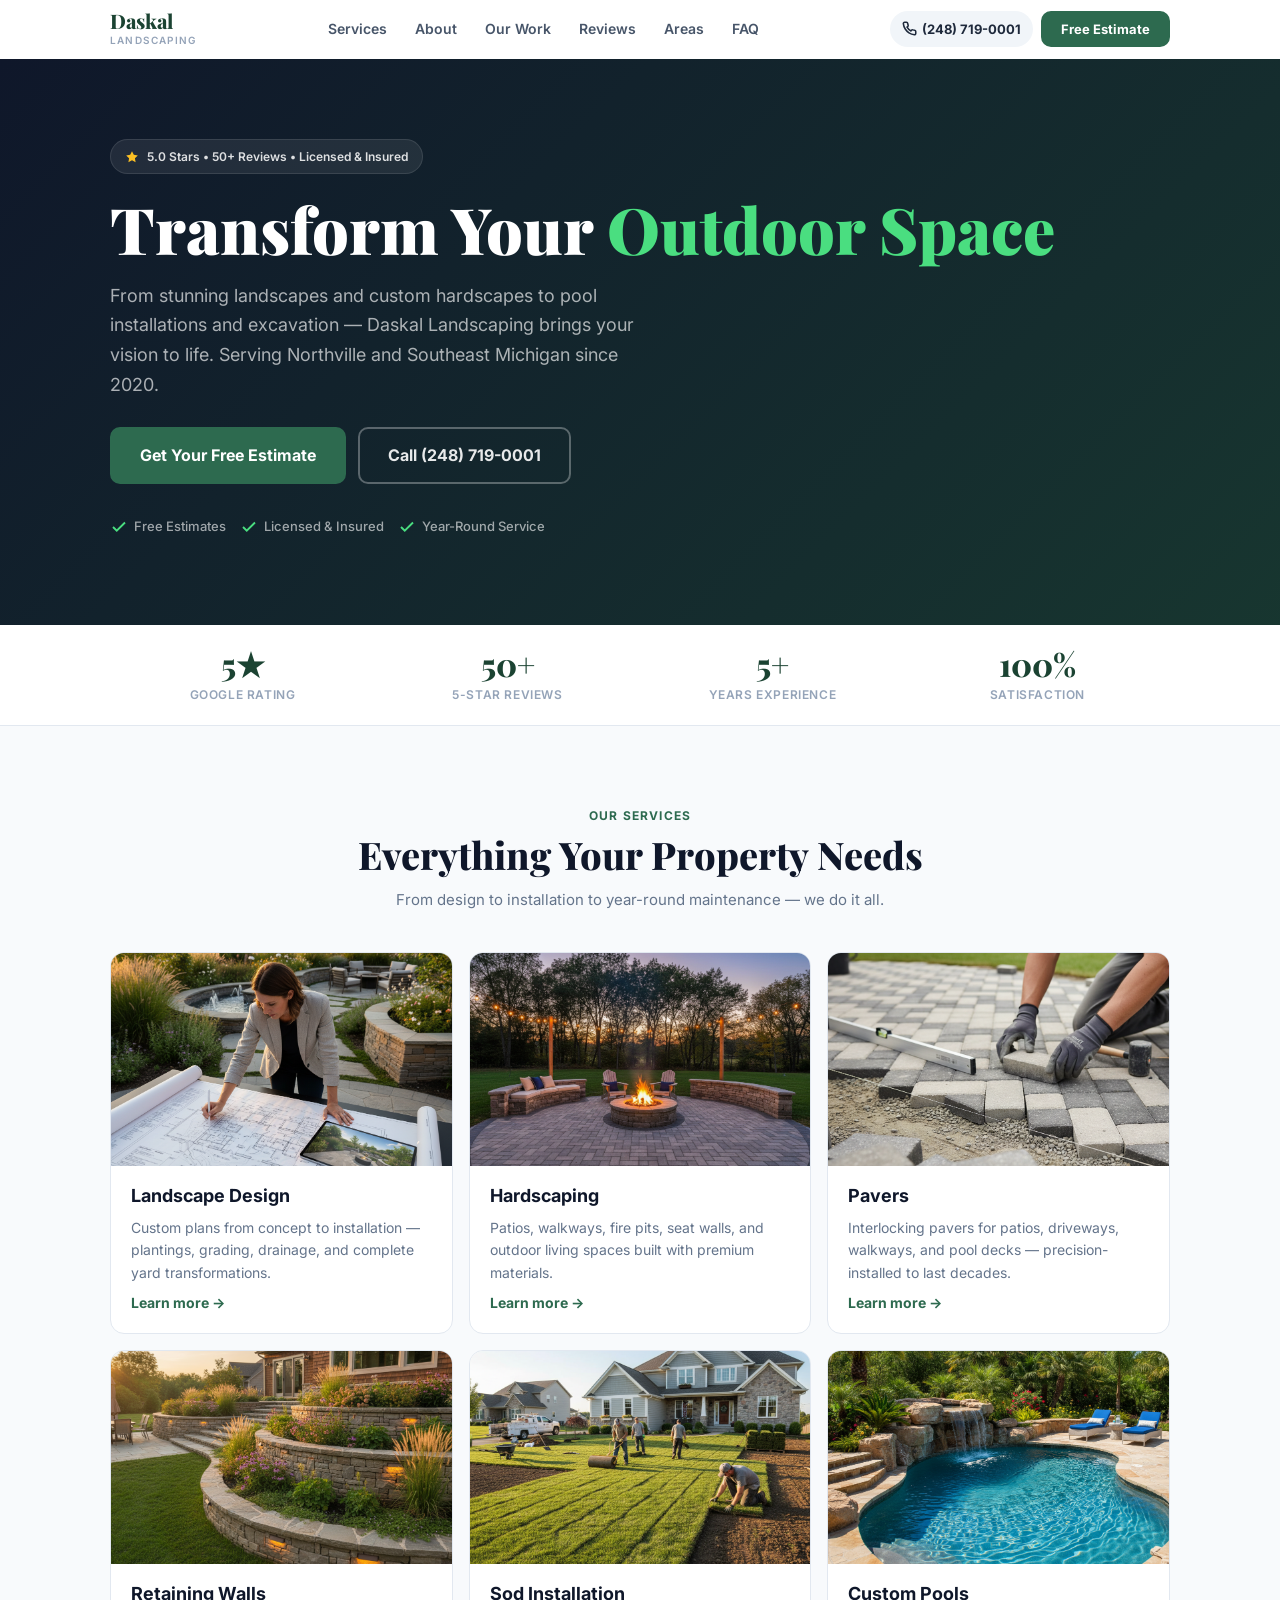
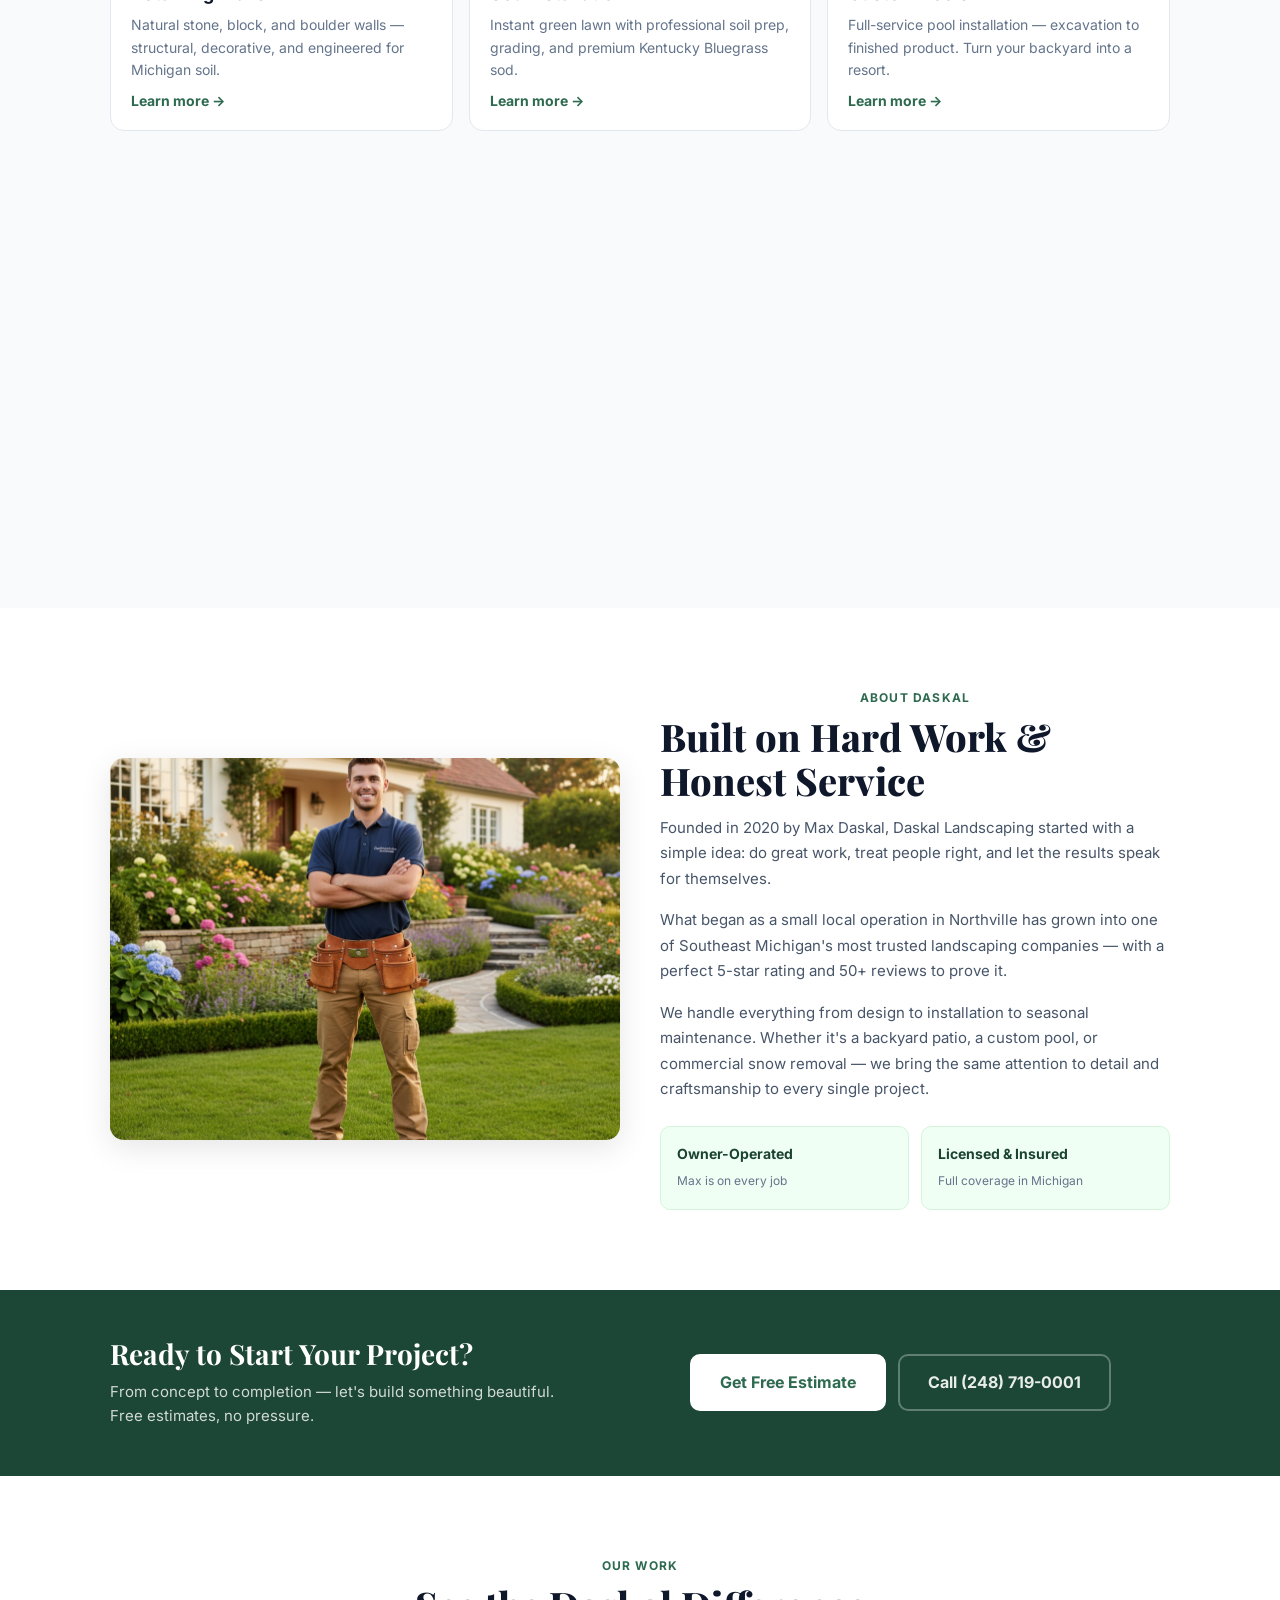
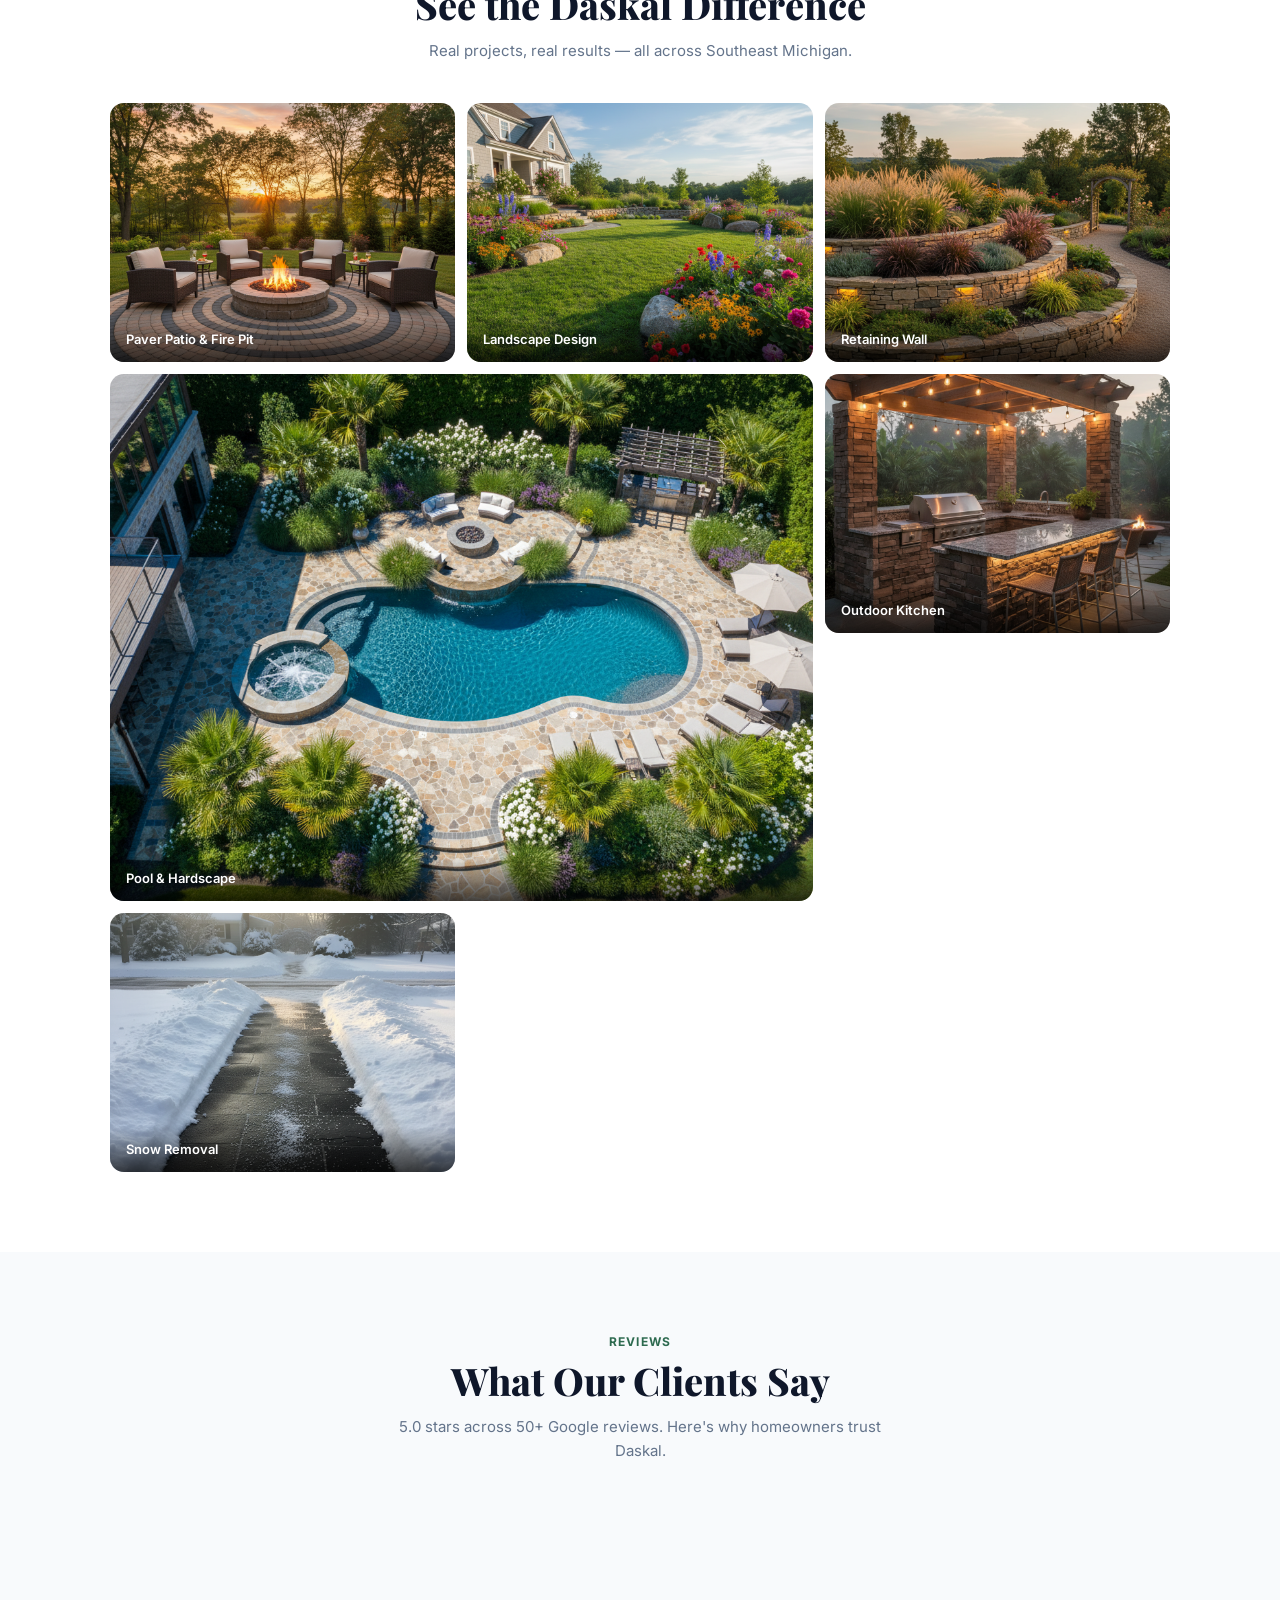
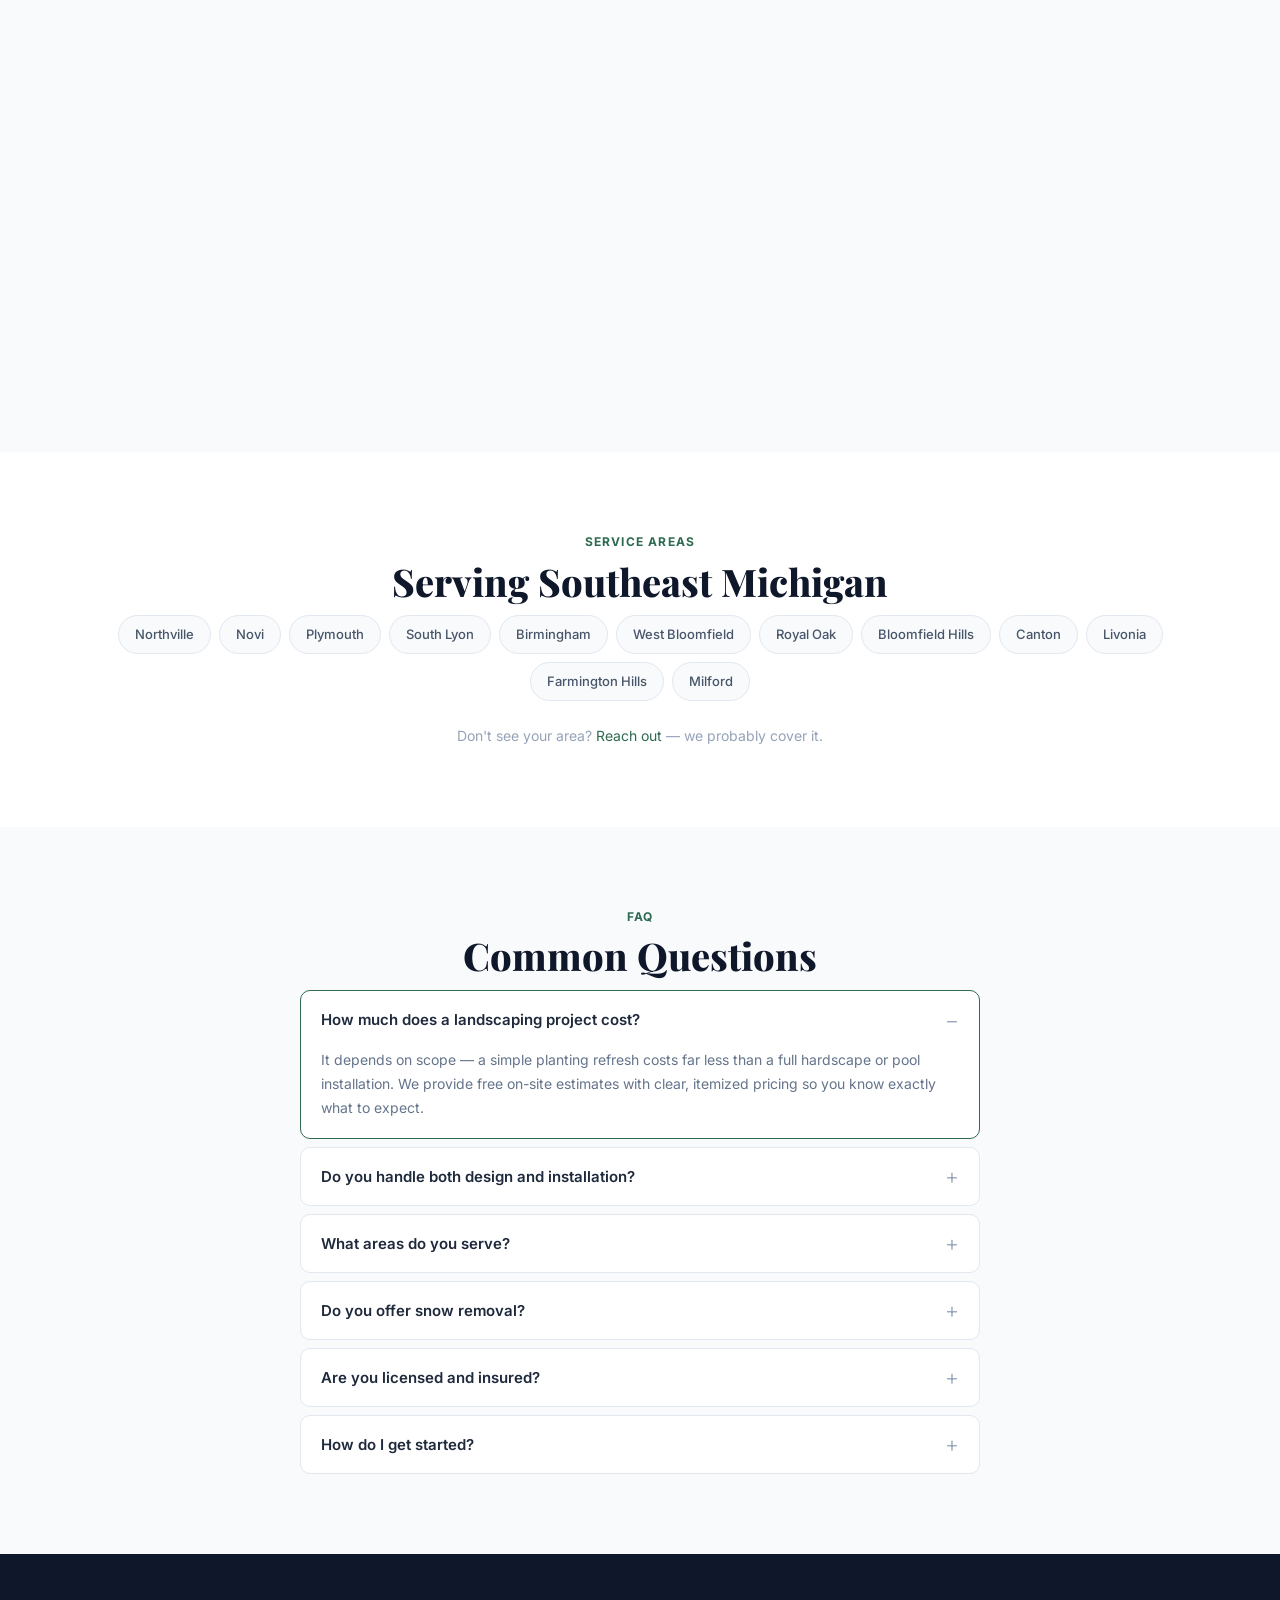
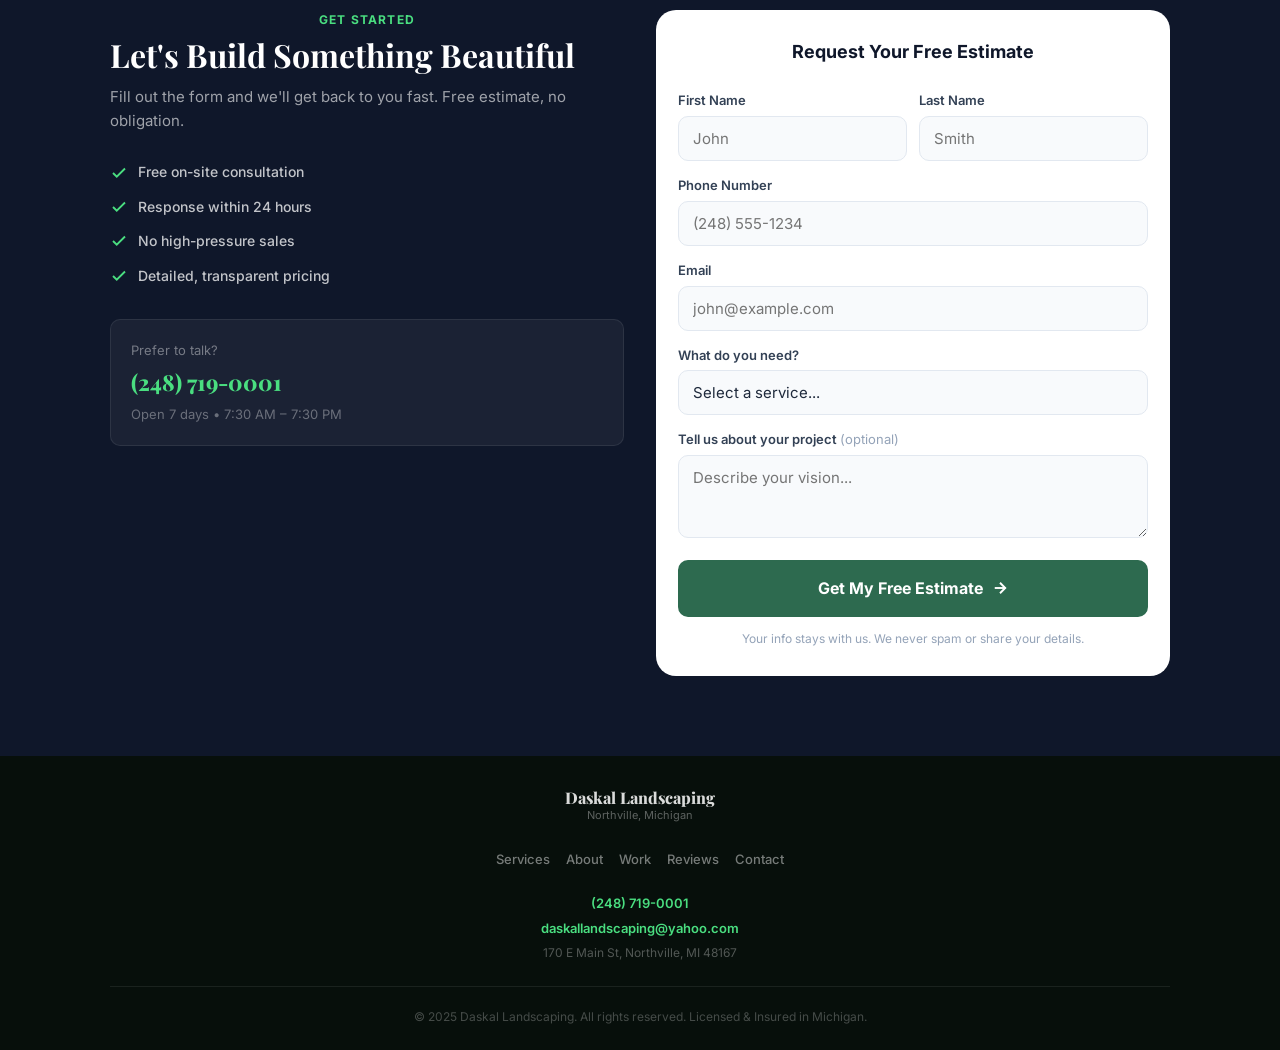
==== commit be29c501: "Fix mobile menu z-index and DOM placement - Moved mobile menu outside <header> to prevent fixed-insi" ====
--- a/index.html
+++ b/index.html
@@ -97,18 +97,20 @@
         </div>
       </div>
     </div>
-    <div class="mobile-menu" id="mobileMenu">
-      <nav class="mobile-menu__nav">
-        <a href="#services">Services</a>
-        <a href="#about">About</a>
-        <a href="#work">Our Work</a>
-        <a href="#reviews">Reviews</a>
-        <a href="#areas">Areas</a>
-        <a href="#faq">FAQ</a>
-        <a href="#contact" class="btn btn--primary btn--lg btn--full">Get Free Estimate</a>
-      </nav>
-    </div>
   </header>
+
+  <!-- Mobile Menu (outside header for proper z-index layering) -->
+  <div class="mobile-menu" id="mobileMenu">
+    <nav class="mobile-menu__nav">
+      <a href="#services">Services</a>
+      <a href="#about">About</a>
+      <a href="#work">Our Work</a>
+      <a href="#reviews">Reviews</a>
+      <a href="#areas">Areas</a>
+      <a href="#faq">FAQ</a>
+      <a href="#contact" class="btn btn--primary btn--lg btn--full">Get Free Estimate</a>
+    </nav>
+  </div>
 
   <!-- Hero -->
   <section class="hero" id="hero">
--- a/styles.css
+++ b/styles.css
@@ -35,7 +35,7 @@
 .sticky-cta__quote{background:var(--white);color:var(--gray-900)!important}.sticky-cta__quote:hover{background:var(--gray-100);color:var(--gray-900)!important}
 
 /* HEADER */
-.header{position:sticky;top:0;z-index:500;background:rgba(255,255,255,.97);backdrop-filter:blur(12px);-webkit-backdrop-filter:blur(12px);border-bottom:1px solid transparent;transition:border-color .3s,box-shadow .3s}
+.header{position:sticky;top:0;z-index:502;background:rgba(255,255,255,.97);backdrop-filter:blur(12px);-webkit-backdrop-filter:blur(12px);border-bottom:1px solid transparent;transition:border-color .3s,box-shadow .3s}
 .header--scrolled{border-bottom-color:var(--gray-200);box-shadow:0 1px 8px rgba(0,0,0,.06)}
 .header__inner{display:flex;align-items:center;justify-content:space-between;padding:10px 0;gap:12px}
 .header__brand{display:flex;flex-direction:column;text-decoration:none;flex-shrink:0}
@@ -53,7 +53,7 @@
 .hamburger.is-active span:nth-child(1){transform:translateY(7.5px) rotate(45deg)}
 .hamburger.is-active span:nth-child(2){opacity:0}
 .hamburger.is-active span:nth-child(3){transform:translateY(-7.5px) rotate(-45deg)}
-.mobile-menu{position:fixed;top:0;left:0;right:0;bottom:0;z-index:499;background:var(--white);padding-top:72px;transform:translateX(100%);transition:transform .35s cubic-bezier(.4,0,.2,1)}
+.mobile-menu{position:fixed;top:0;left:0;right:0;bottom:0;z-index:501;background:var(--white);padding-top:72px;transform:translateX(100%);transition:transform .35s cubic-bezier(.4,0,.2,1)}
 .mobile-menu.is-open{transform:translateX(0)}
 .mobile-menu__nav{display:flex;flex-direction:column;padding:24px;gap:4px}
 .mobile-menu__nav a{font-size:18px;font-weight:600;color:var(--gray-800);padding:14px 0;border-bottom:1px solid var(--gray-100)}
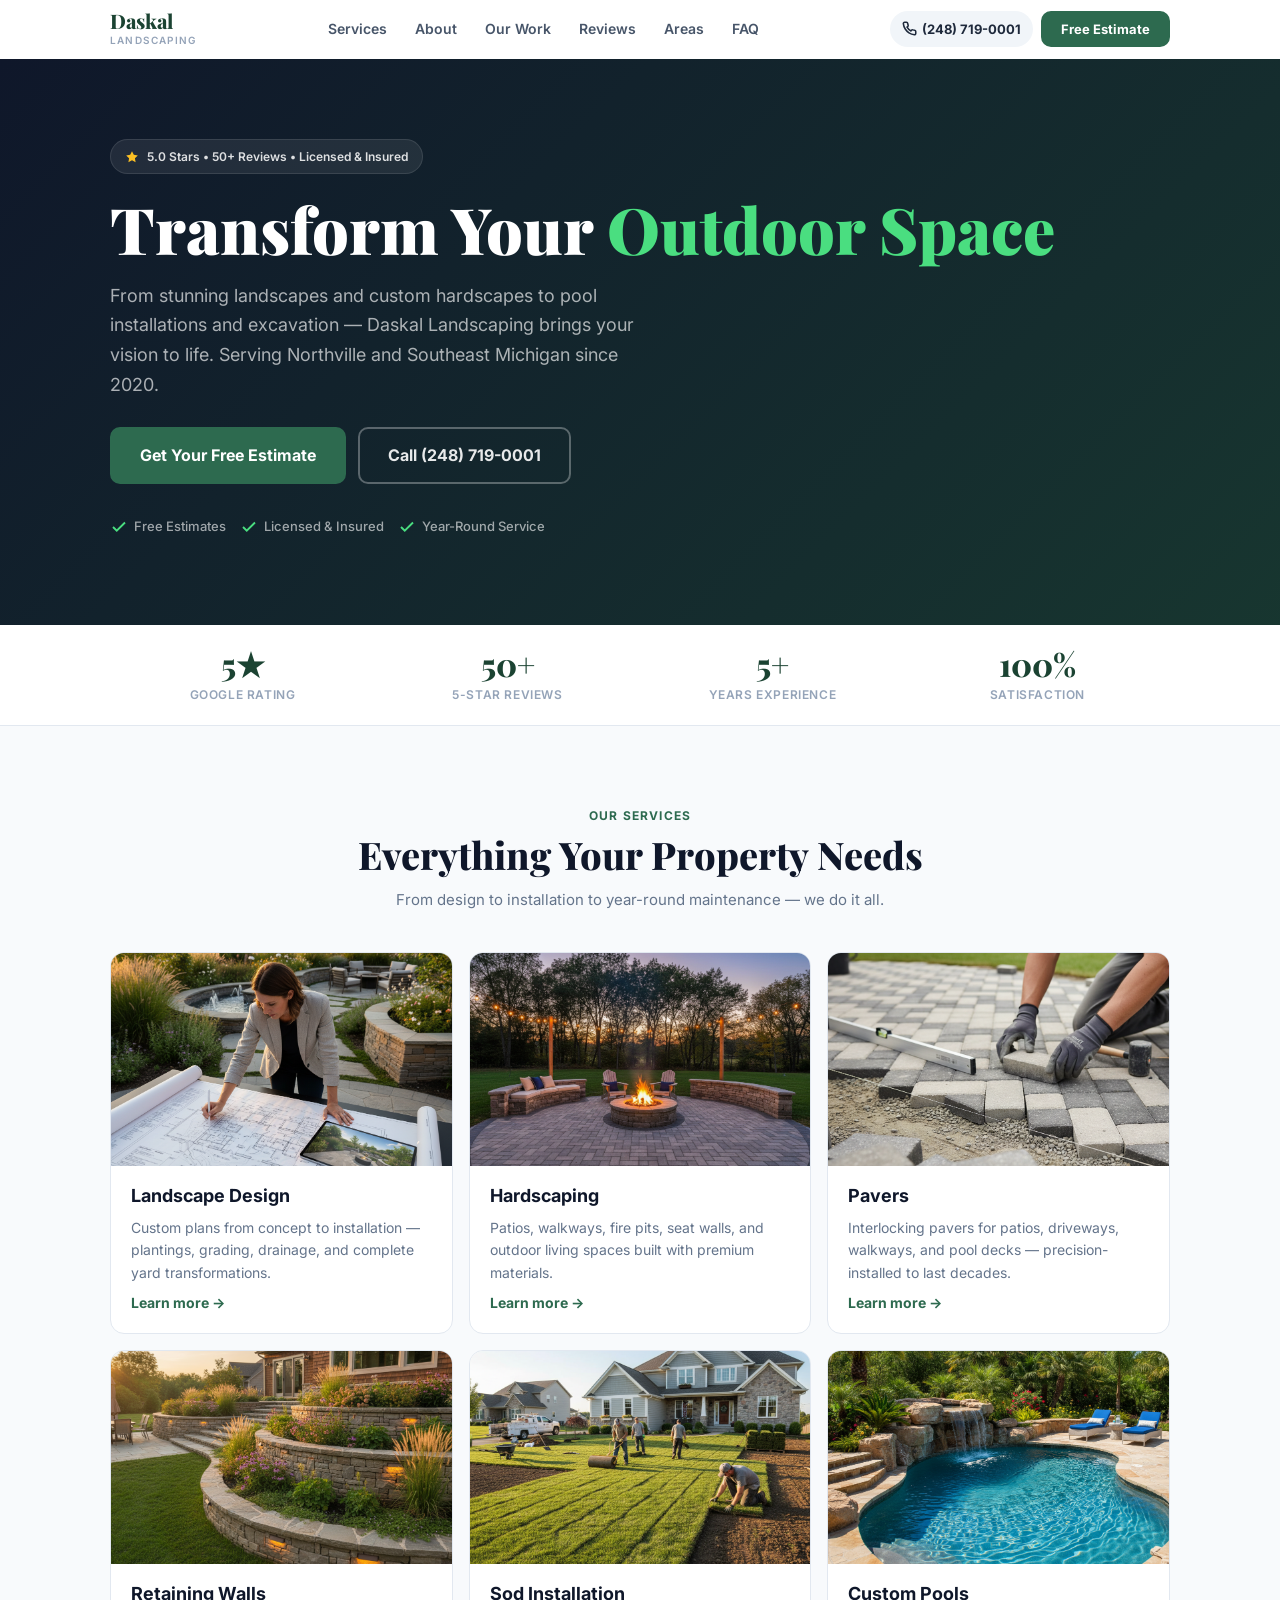
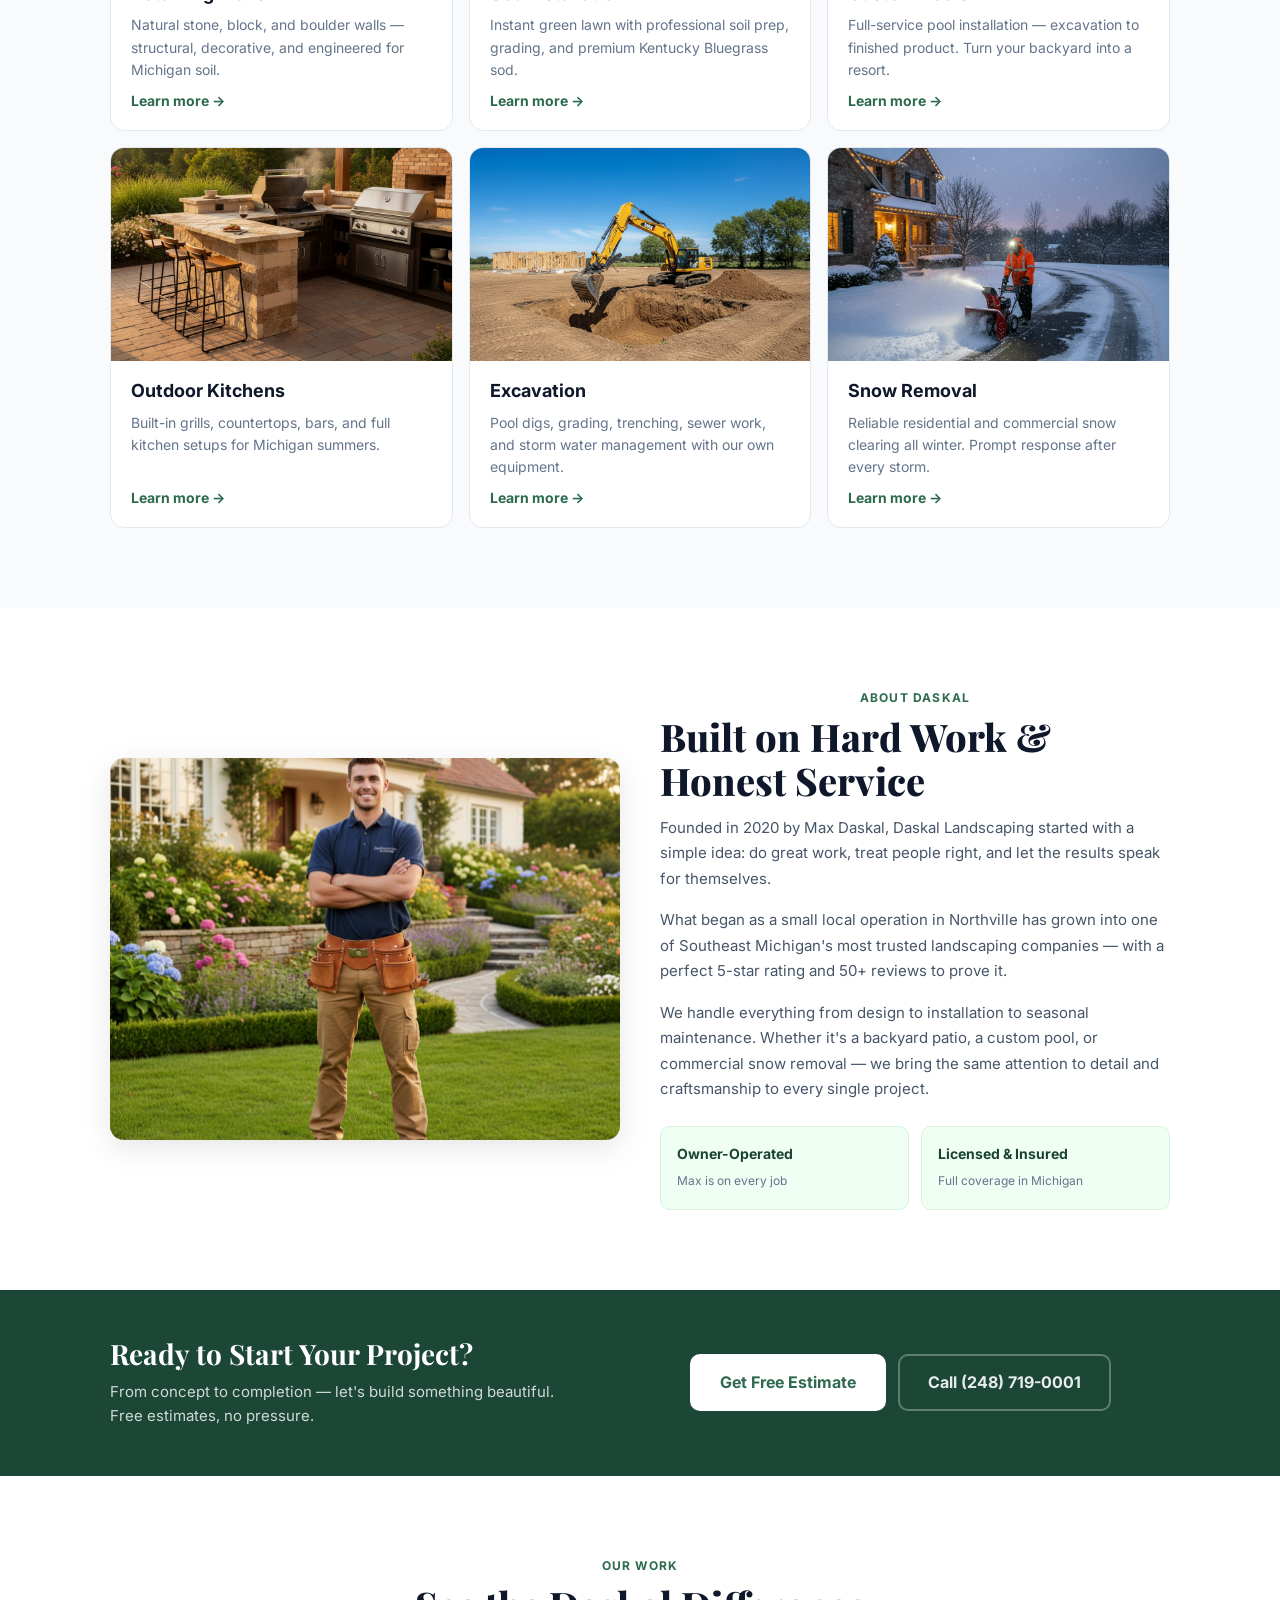
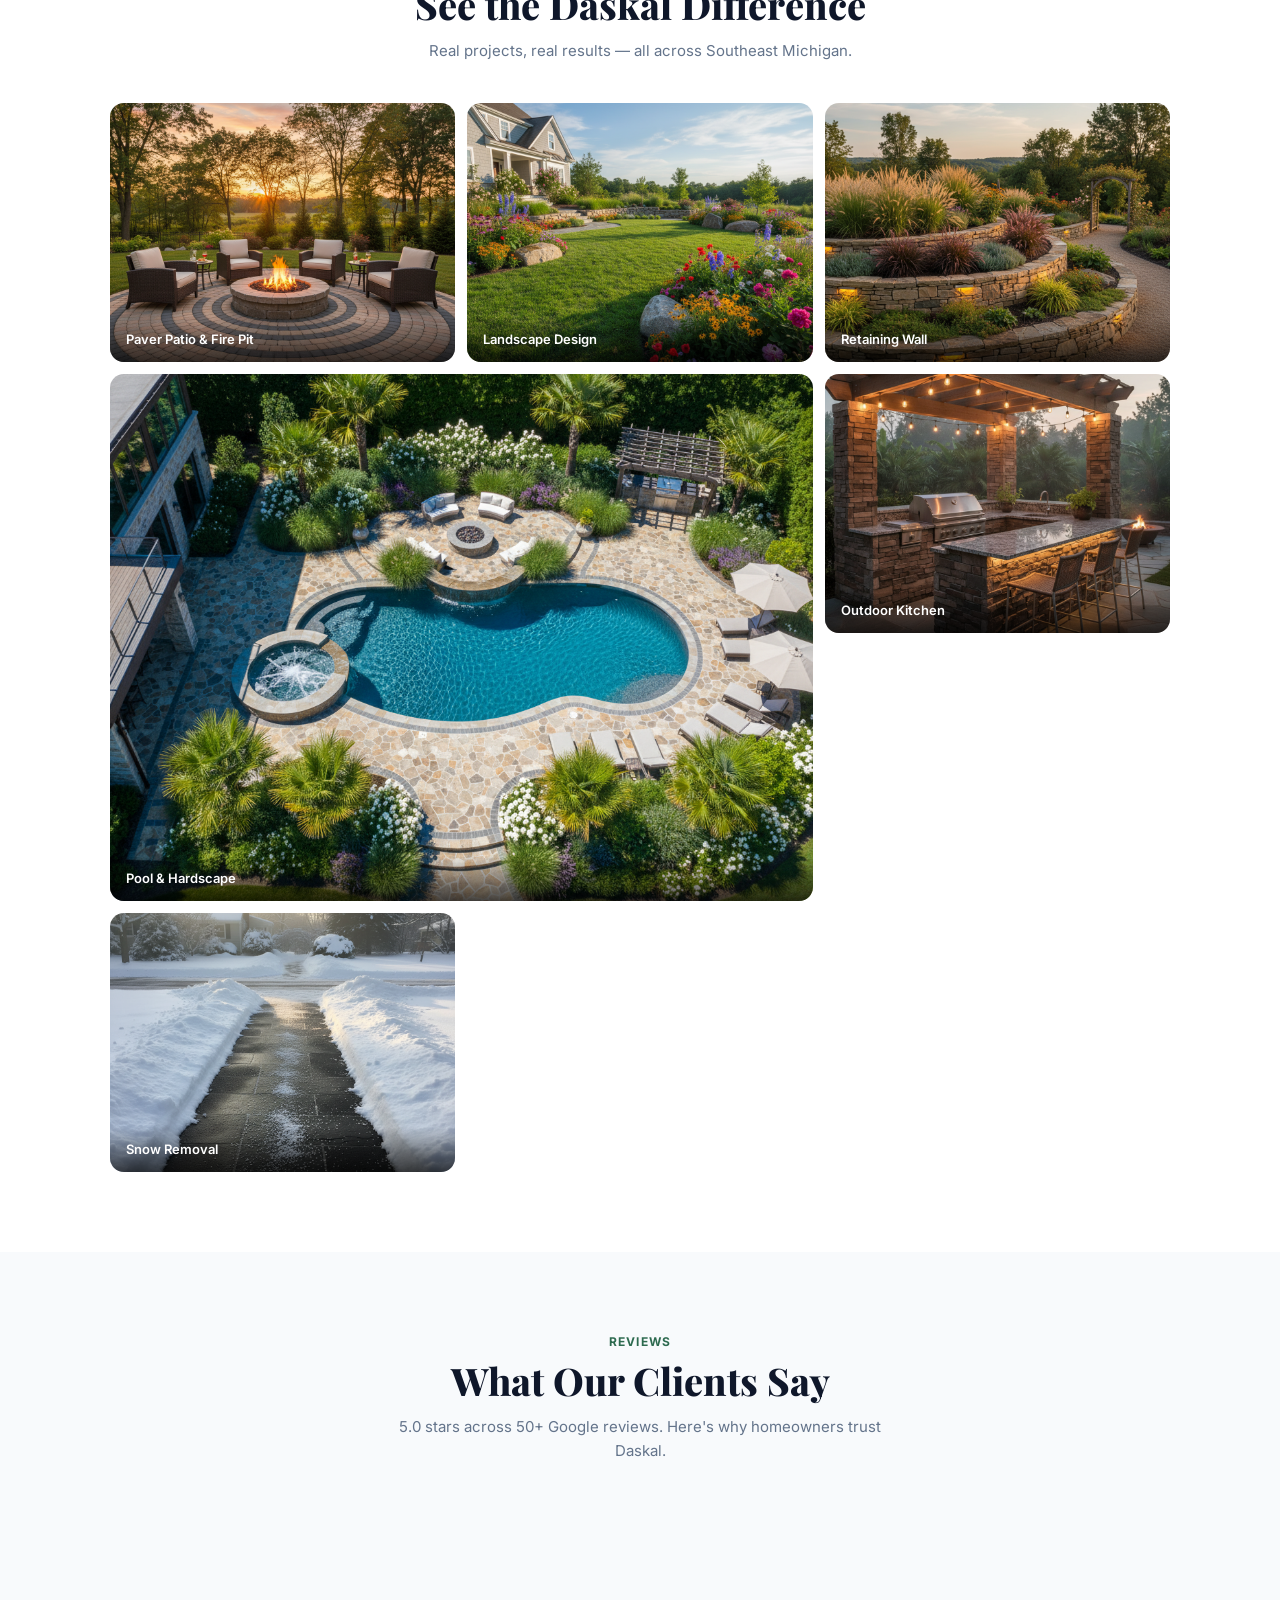
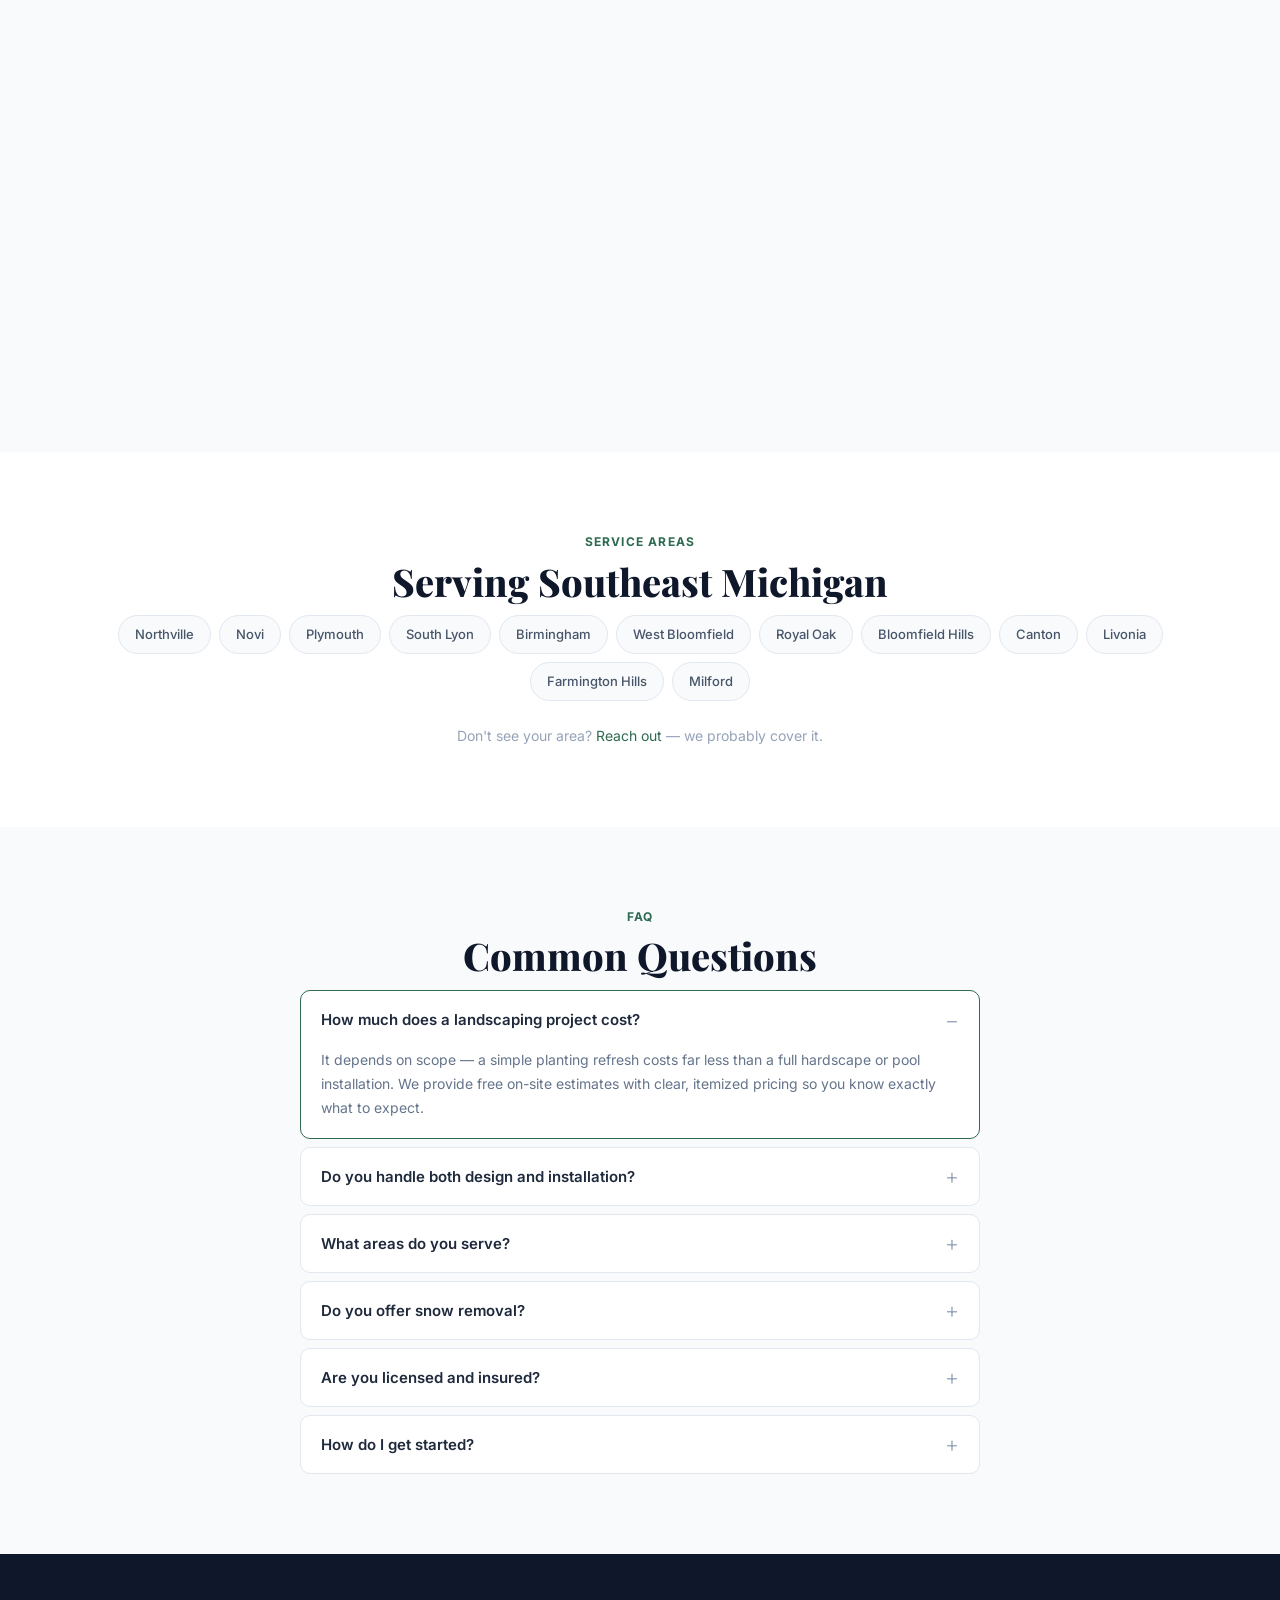
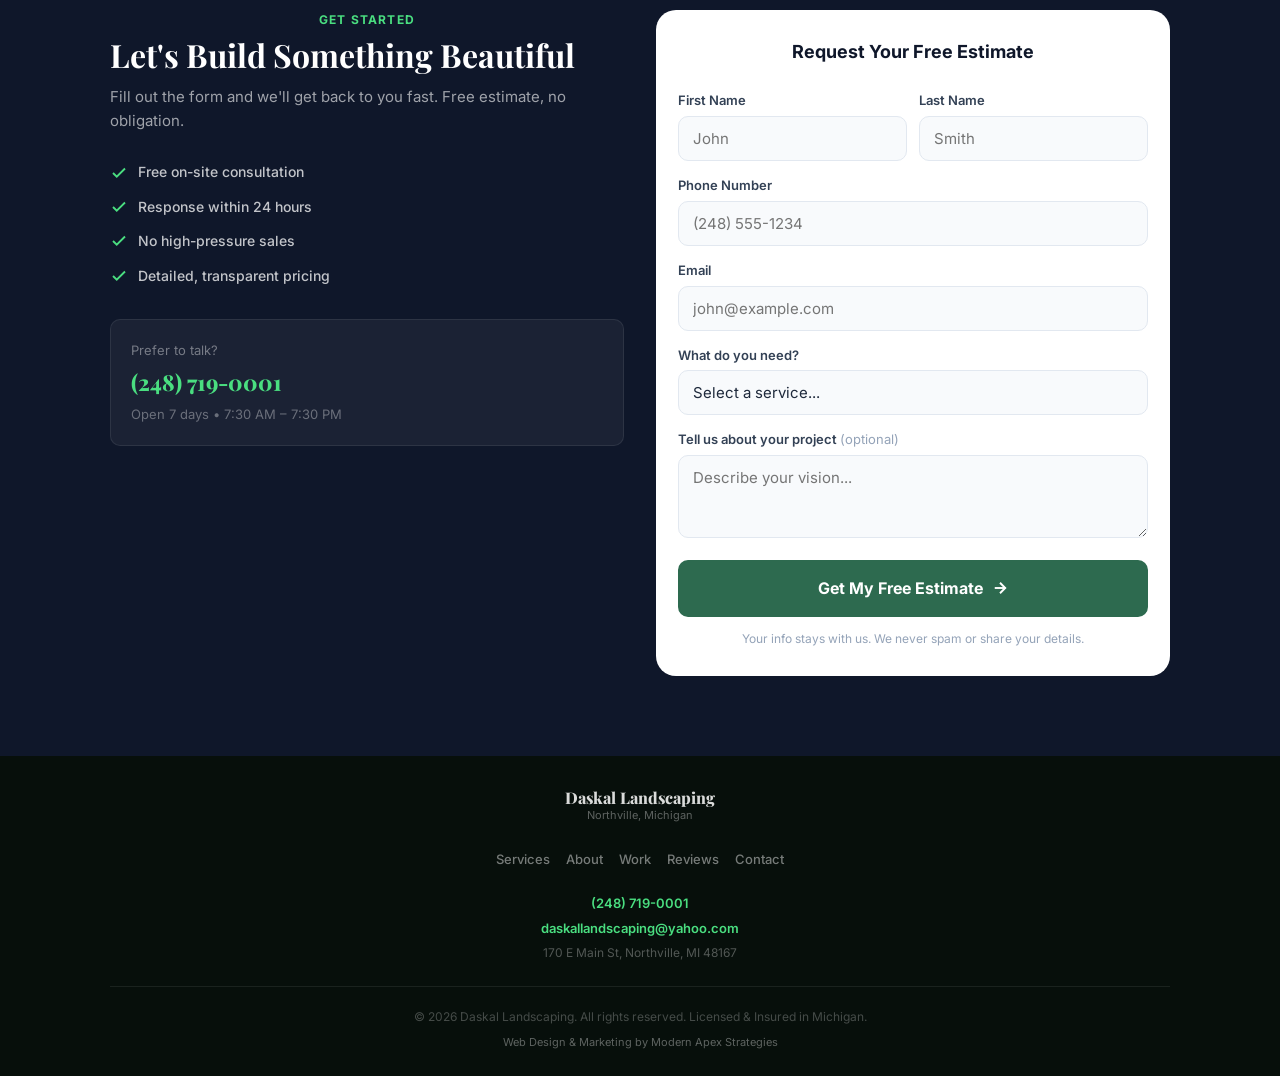
==== commit 709db148: "Add Modern Apex Strategies footer credit and fix copyright year to 2026 Co-Authored-By: Claude Opus " ====
--- a/index.html
+++ b/index.html
@@ -13,7 +13,14 @@
   <meta property="og:description" content="Landscaping, hardscaping, excavation, pools & snow removal. 5-star rated, 50+ reviews. Serving Northville, Novi, Plymouth & beyond. Free estimates.">
   <meta property="og:type" content="website">
   <meta property="og:url" content="https://www.daskallandscapeanddesign.com">
+  <meta property="og:image" content="https://www.daskallandscapeanddesign.com/assets/images/og-image.jpg">
   <meta property="og:locale" content="en_US">
+  <meta name="twitter:card" content="summary_large_image">
+  <meta name="twitter:image" content="https://www.daskallandscapeanddesign.com/assets/images/og-image.jpg">
+
+  <link rel="icon" type="image/x-icon" href="assets/images/favicon.ico">
+  <link rel="icon" type="image/png" sizes="32x32" href="assets/images/favicon-32x32.png">
+  <link rel="apple-touch-icon" sizes="180x180" href="assets/images/apple-touch-icon.png">
 
   <script type="application/ld+json">
   {
@@ -455,7 +462,8 @@
         </div>
       </div>
       <div class="footer__bottom">
-        <p>&copy; 2025 Daskal Landscaping. All rights reserved. Licensed &amp; Insured in Michigan.</p>
+        <p>&copy; 2026 Daskal Landscaping. All rights reserved. Licensed &amp; Insured in Michigan.</p>
+        <p style="margin-top:6px"><a href="https://modernapexstrategies.com" target="_blank" rel="noopener" style="color:rgba(255,255,255,.35);text-decoration:none;font-size:11px">Web Design &amp; Marketing by Modern Apex Strategies</a></p>
       </div>
     </div>
   </footer>
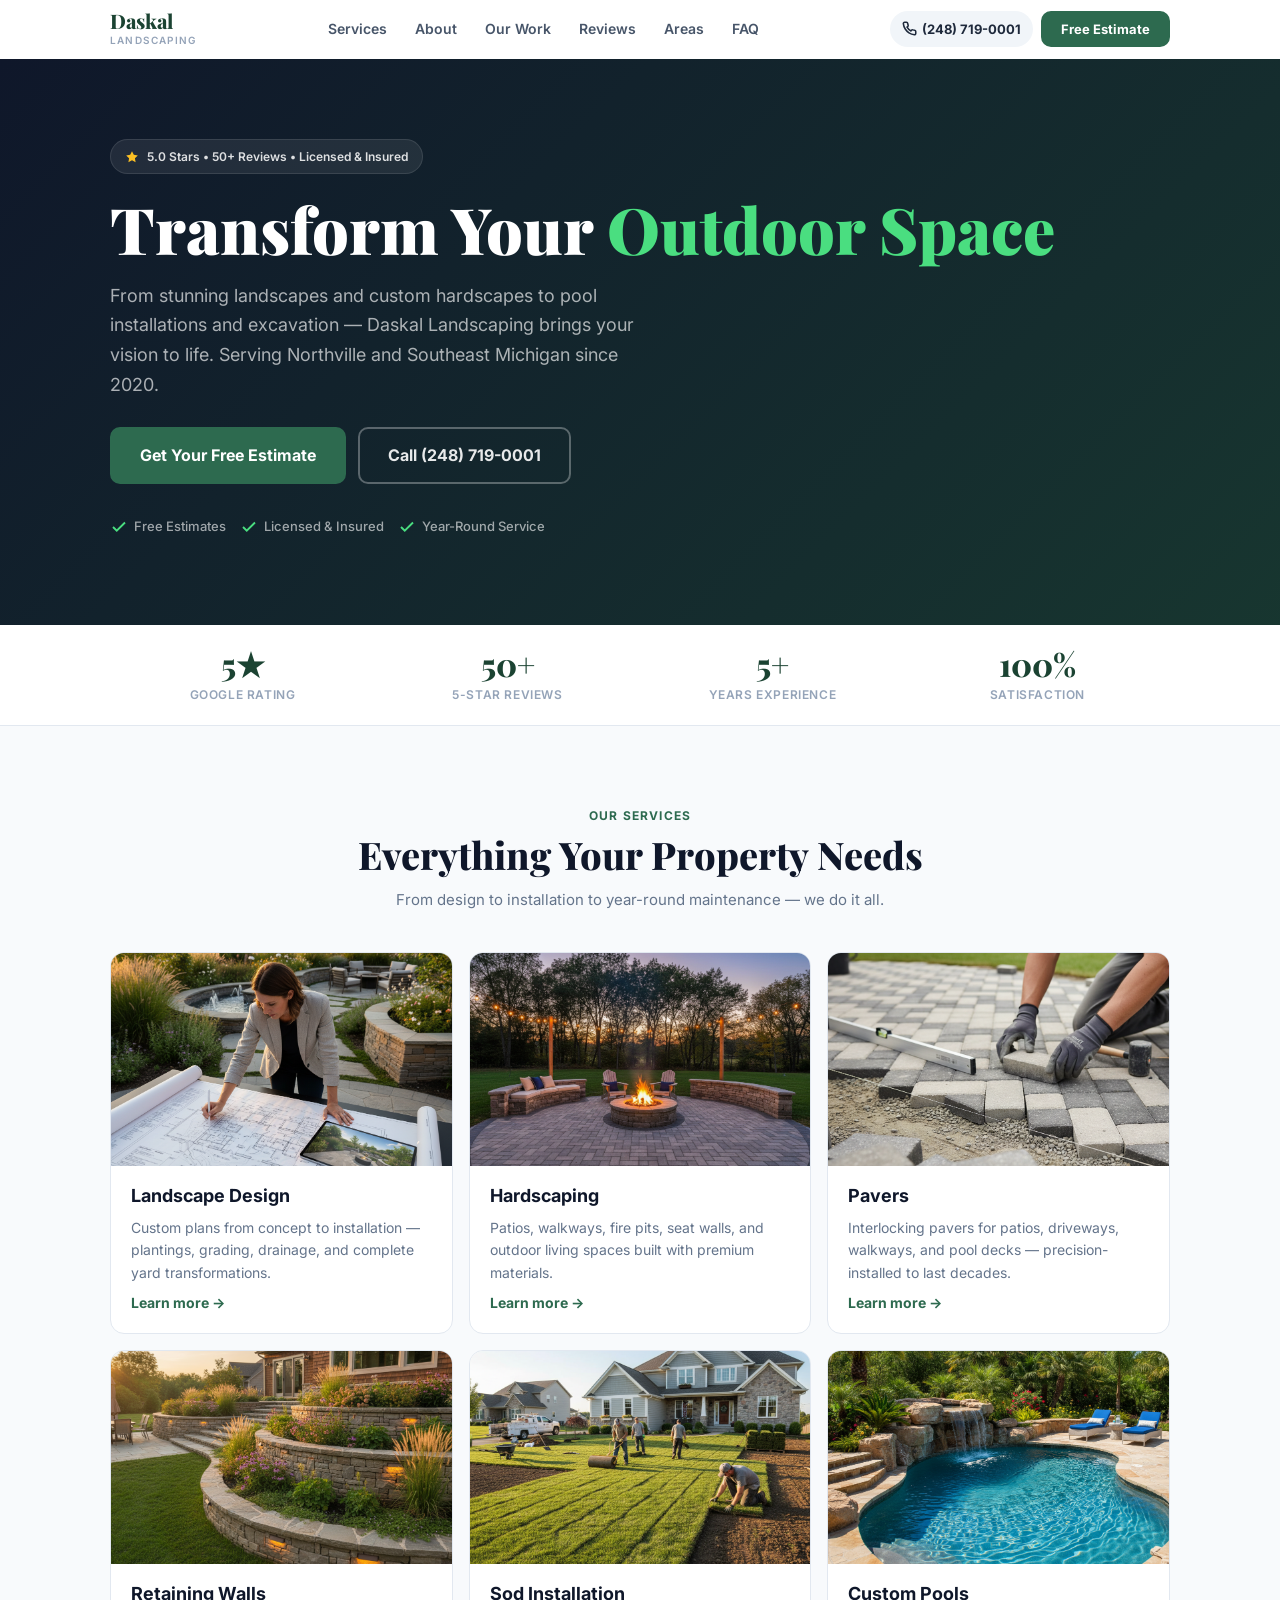
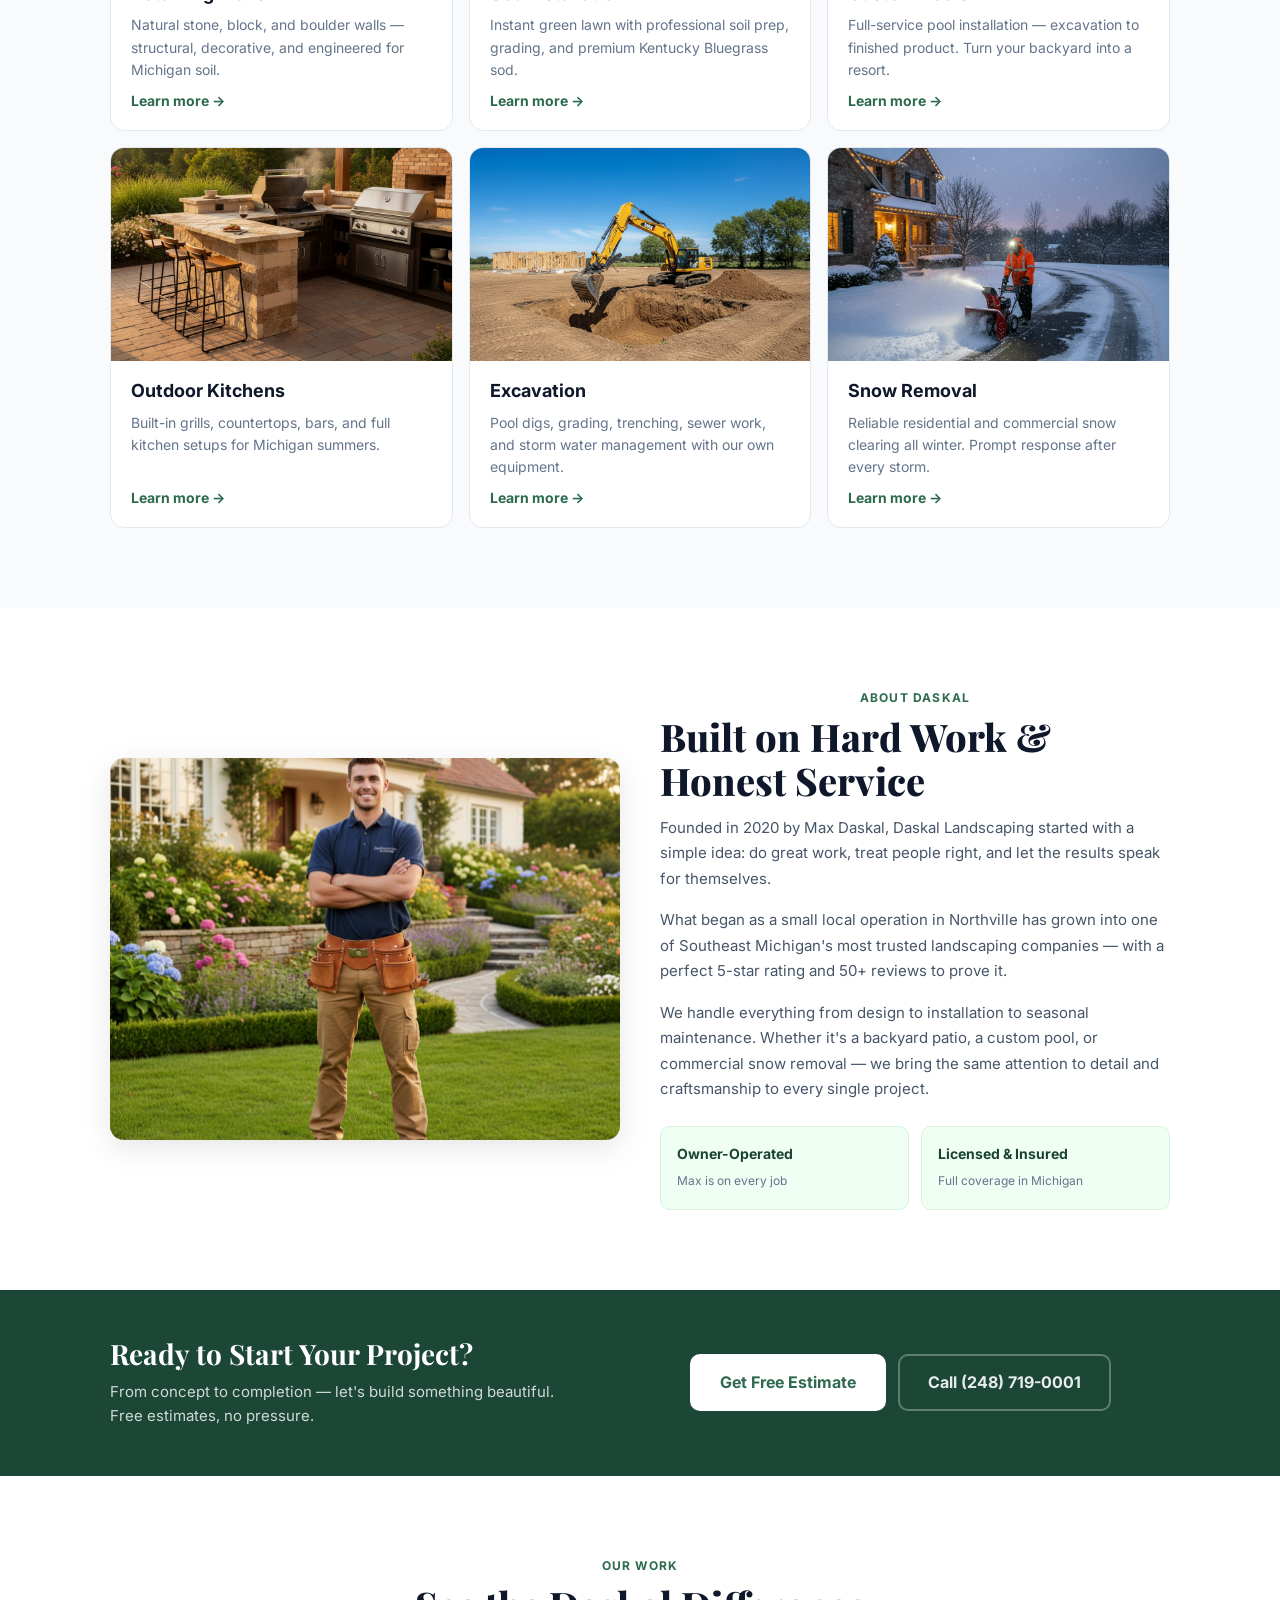
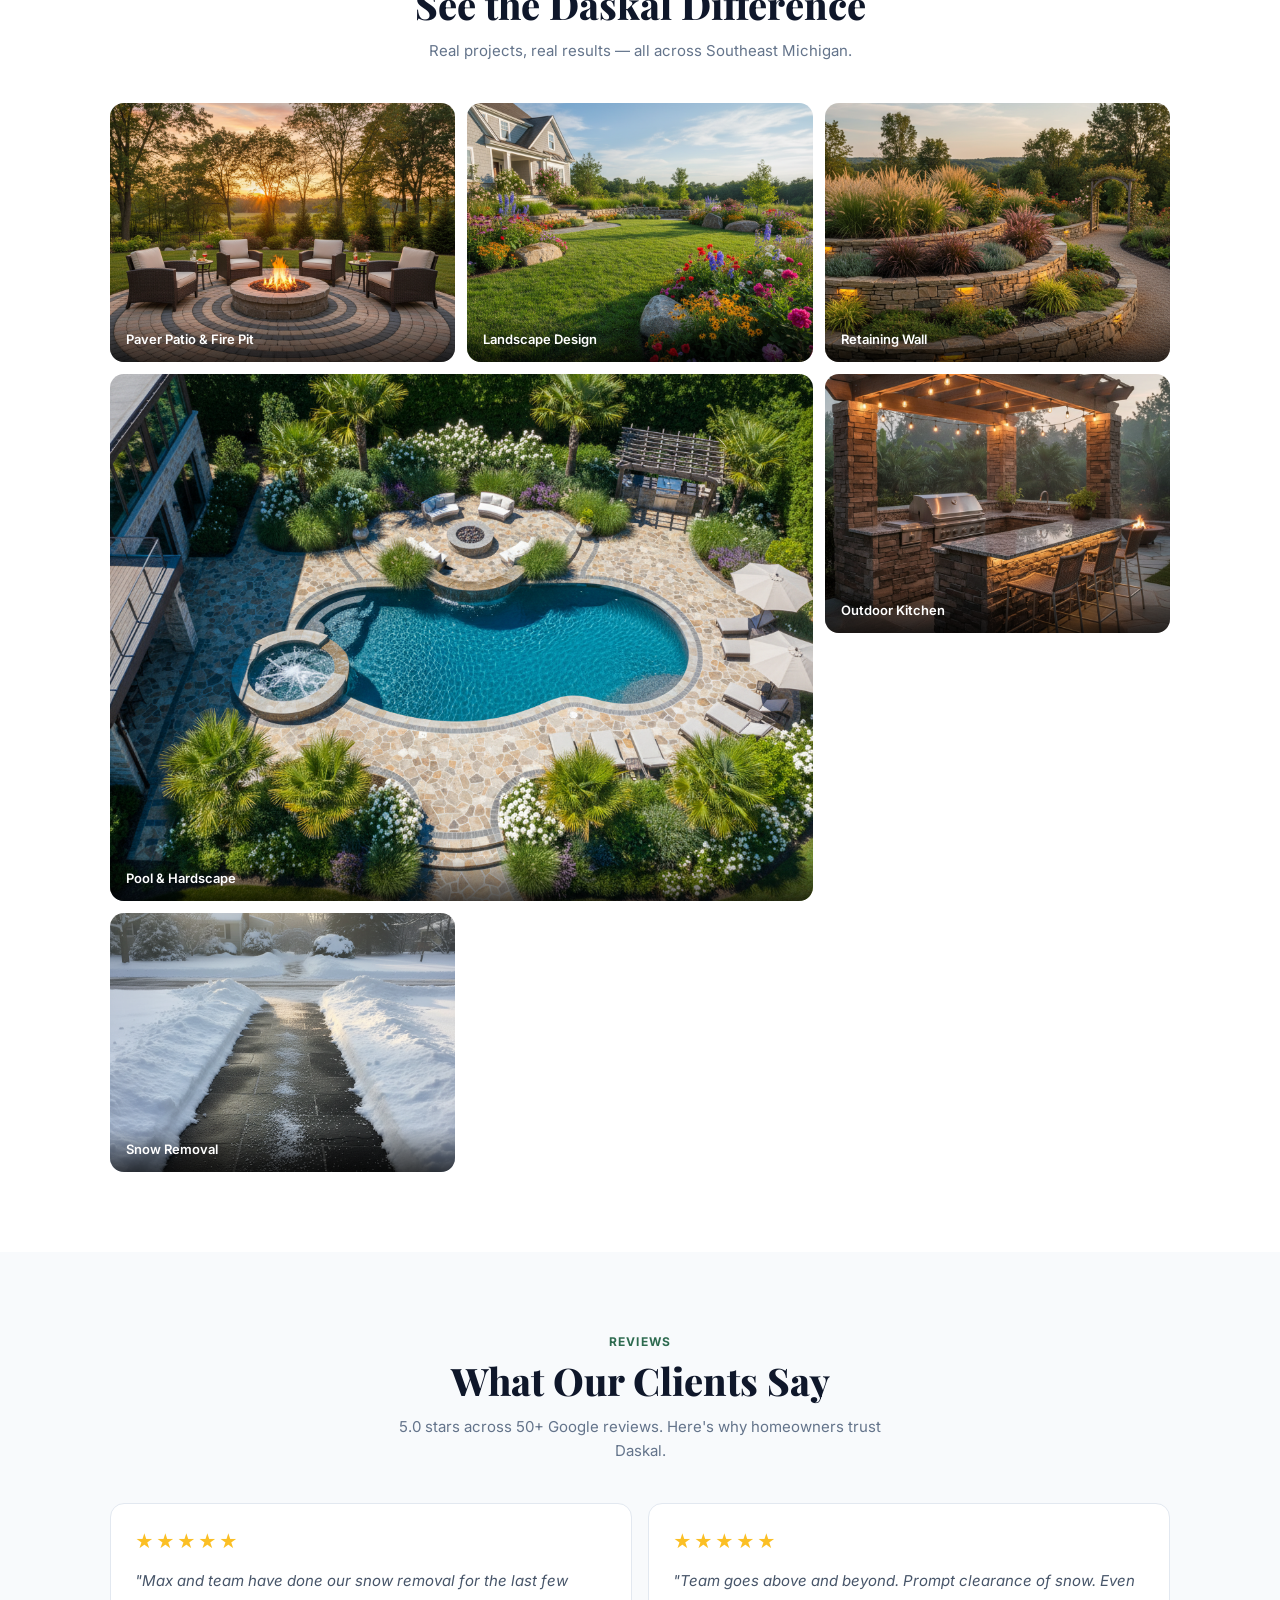
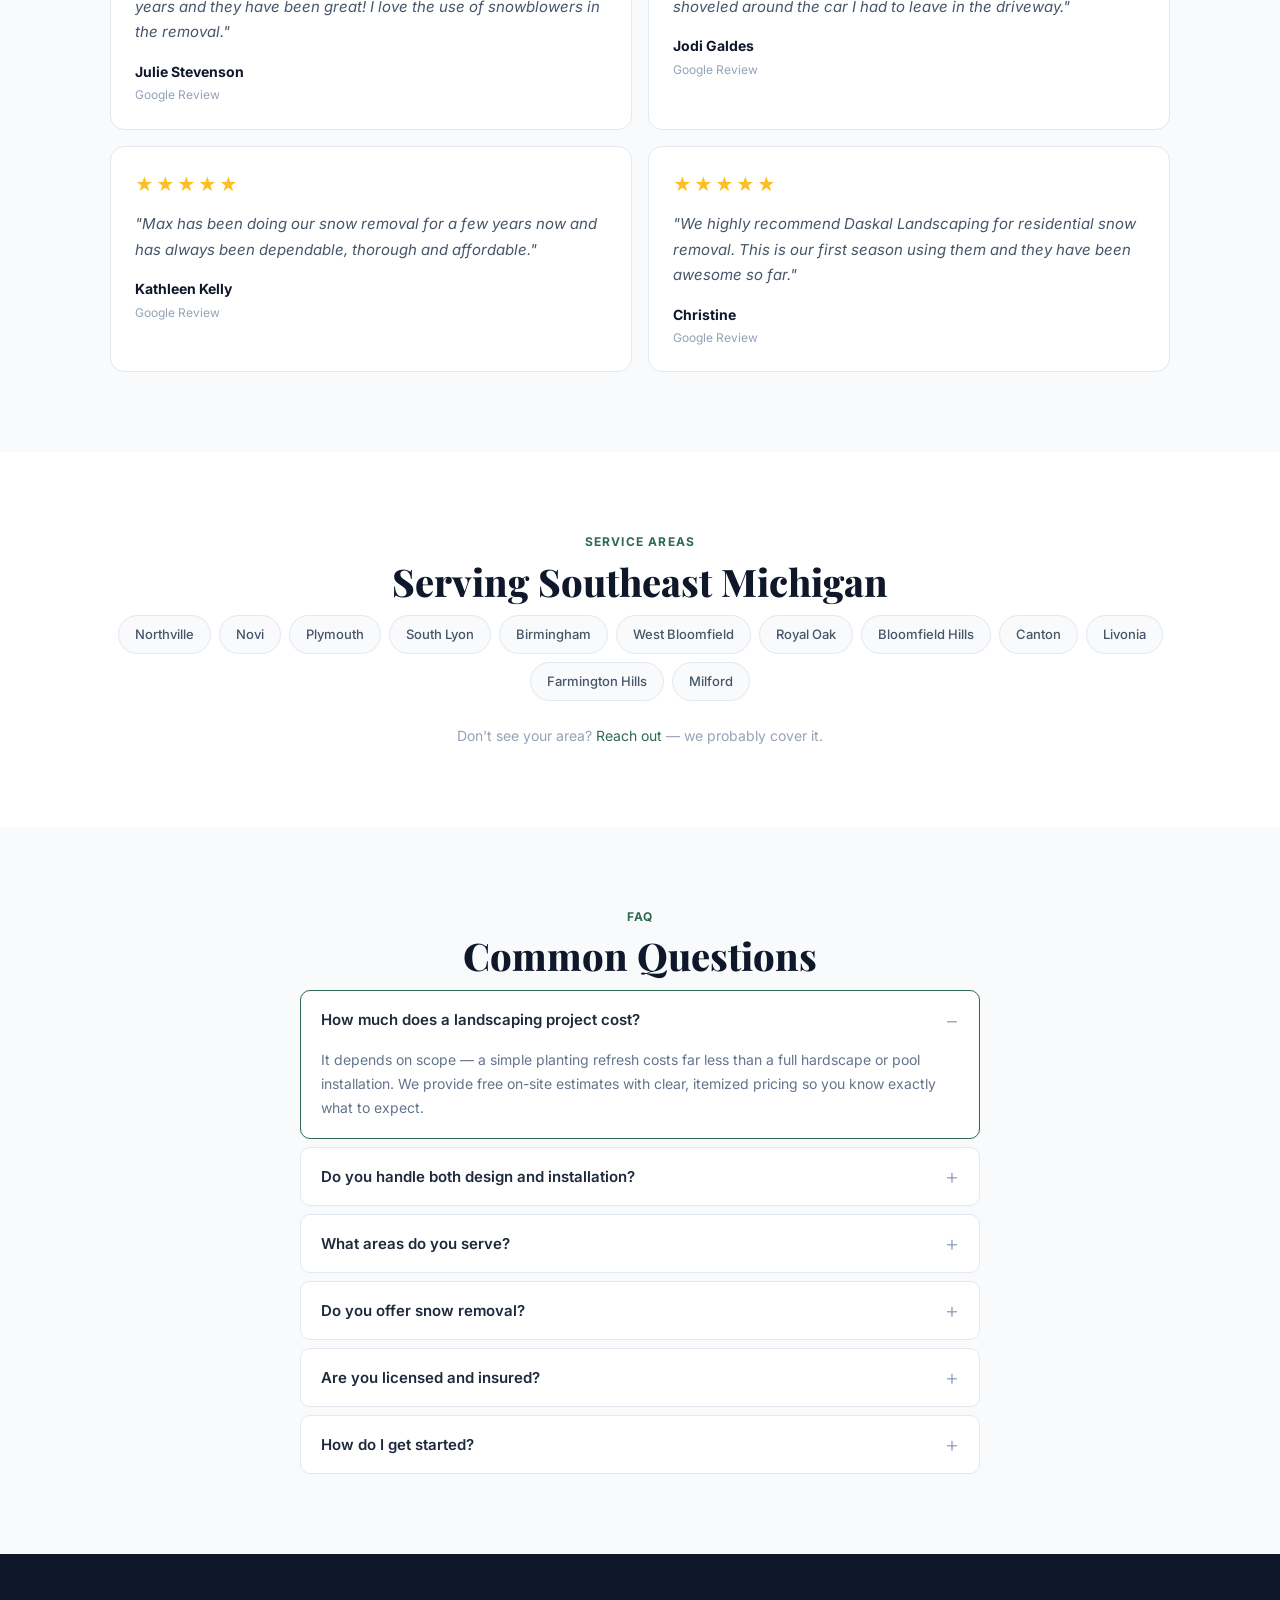
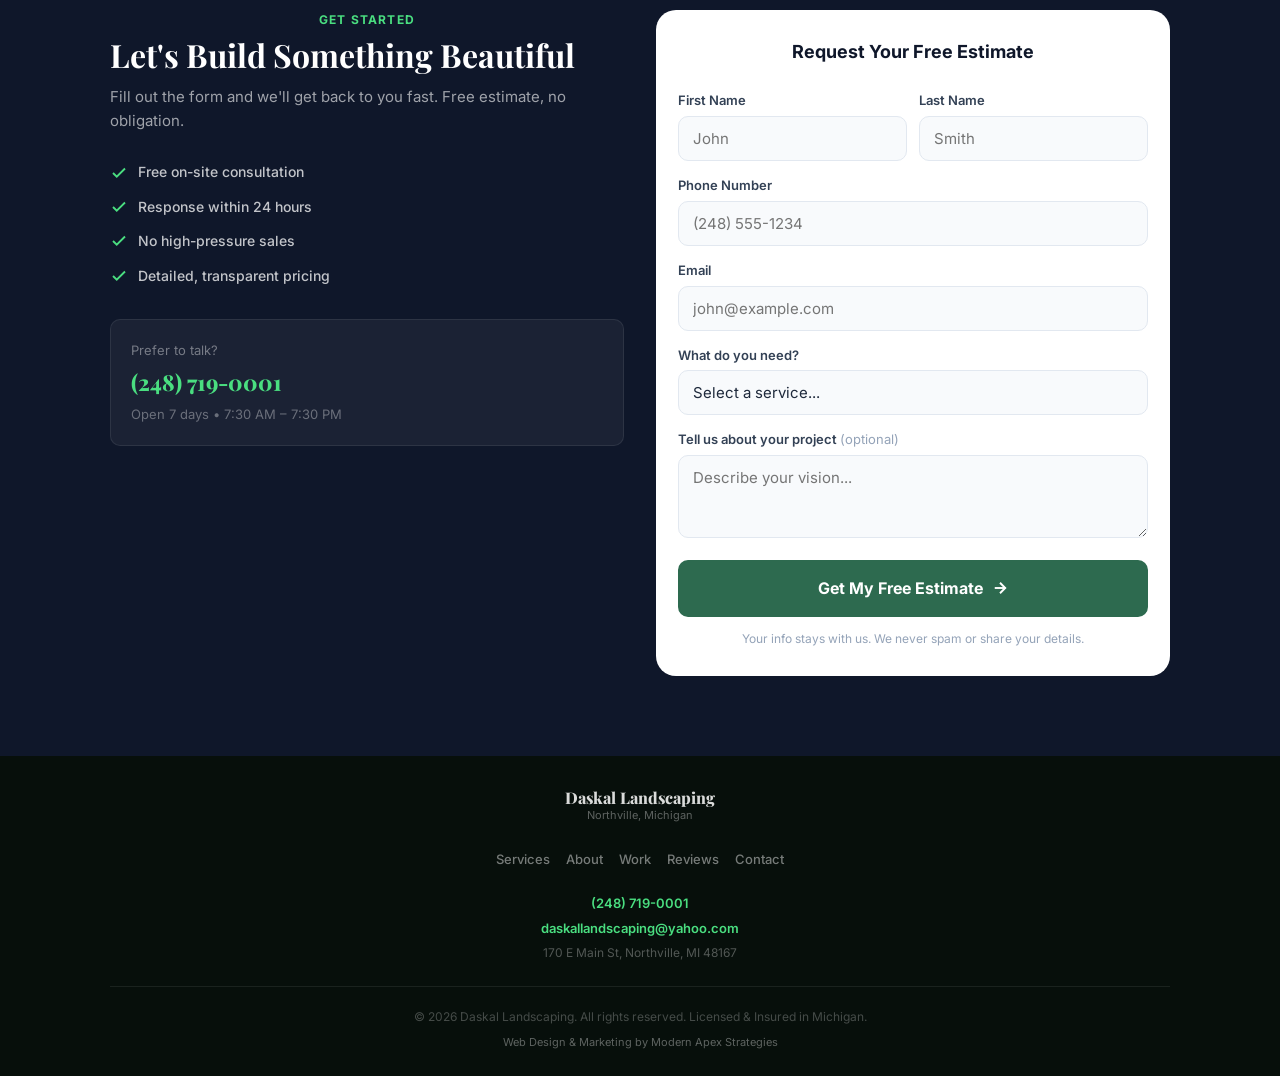
==== commit 7f3396de: "Add GA4 tracking (G-FRCLPFH1V3) with unique CTA event labels across all pages Events for key event m" ====
--- a/index.html
+++ b/index.html
@@ -17,6 +17,15 @@
   <meta property="og:locale" content="en_US">
   <meta name="twitter:card" content="summary_large_image">
   <meta name="twitter:image" content="https://www.daskallandscapeanddesign.com/assets/images/og-image.jpg">
+
+  <!-- Google tag (gtag.js) -->
+  <script async src="https://www.googletagmanager.com/gtag/js?id=G-FRCLPFH1V3"></script>
+  <script>
+    window.dataLayer = window.dataLayer || [];
+    function gtag(){dataLayer.push(arguments);}
+    gtag('js', new Date());
+    gtag('config', 'G-FRCLPFH1V3');
+  </script>
 
   <link rel="icon" type="image/x-icon" href="assets/images/favicon.ico">
   <link rel="icon" type="image/png" sizes="32x32" href="assets/images/favicon-32x32.png">
@@ -71,11 +80,11 @@
 
   <!-- Sticky Mobile CTA -->
   <div class="sticky-cta" id="stickyCta">
-    <a href="tel:+12487190001" class="sticky-cta__call">
+    <a href="tel:+12487190001" class="sticky-cta__call" onclick="gtag('event','click_to_call',{event_label:'sticky_call'})">
       <svg width="18" height="18" viewBox="0 0 24 24" fill="none" stroke="currentColor" stroke-width="2.5"><path d="M22 16.92v3a2 2 0 01-2.18 2 19.79 19.79 0 01-8.63-3.07 19.5 19.5 0 01-6-6 19.79 19.79 0 01-3.07-8.67A2 2 0 014.11 2h3a2 2 0 012 1.72c.127.96.361 1.903.7 2.81a2 2 0 01-.45 2.11L8.09 9.91a16 16 0 006 6l1.27-1.27a2 2 0 012.11-.45c.907.339 1.85.573 2.81.7A2 2 0 0122 16.92z"/></svg>
       Call Now
     </a>
-    <a href="#contact" class="sticky-cta__quote">Free Estimate</a>
+    <a href="#contact" class="sticky-cta__quote" onclick="gtag('event','cta_click',{event_label:'sticky_estimate'})">Free Estimate</a>
   </div>
 
   <!-- Header -->
@@ -95,11 +104,11 @@
           <a href="#faq">FAQ</a>
         </nav>
         <div class="header__actions">
-          <a href="tel:+12487190001" class="header__phone">
+          <a href="tel:+12487190001" class="header__phone" onclick="gtag('event','click_to_call',{event_label:'header_call'})">
             <svg width="15" height="15" viewBox="0 0 24 24" fill="none" stroke="currentColor" stroke-width="2.5"><path d="M22 16.92v3a2 2 0 01-2.18 2 19.79 19.79 0 01-8.63-3.07 19.5 19.5 0 01-6-6 19.79 19.79 0 01-3.07-8.67A2 2 0 014.11 2h3a2 2 0 012 1.72c.127.96.361 1.903.7 2.81a2 2 0 01-.45 2.11L8.09 9.91a16 16 0 006 6l1.27-1.27a2 2 0 012.11-.45c.907.339 1.85.573 2.81.7A2 2 0 0122 16.92z"/></svg>
             <span>(248) 719-0001</span>
           </a>
-          <a href="#contact" class="btn btn--primary btn--sm header__cta">Free Estimate</a>
+          <a href="#contact" class="btn btn--primary btn--sm header__cta" onclick="gtag('event','cta_click',{event_label:'header_estimate'})">Free Estimate</a>
           <button class="hamburger" id="hamburger" aria-label="Open menu"><span></span><span></span><span></span></button>
         </div>
       </div>
@@ -115,7 +124,7 @@
       <a href="#reviews">Reviews</a>
       <a href="#areas">Areas</a>
       <a href="#faq">FAQ</a>
-      <a href="#contact" class="btn btn--primary btn--lg btn--full">Get Free Estimate</a>
+      <a href="#contact" class="btn btn--primary btn--lg btn--full" onclick="gtag('event','cta_click',{event_label:'mobile_menu_estimate'})">Get Free Estimate</a>
     </nav>
   </div>
 
@@ -131,8 +140,8 @@
         <h1 class="hero__title">Transform Your <span class="highlight">Outdoor Space</span></h1>
         <p class="hero__subtitle">From stunning landscapes and custom hardscapes to pool installations and excavation — Daskal Landscaping brings your vision to life. Serving Northville and Southeast Michigan since 2020.</p>
         <div class="hero__ctas">
-          <a href="#contact" class="btn btn--primary btn--lg">Get Your Free Estimate</a>
-          <a href="tel:+12487190001" class="btn btn--outline-light btn--lg">Call (248) 719-0001</a>
+          <a href="#contact" class="btn btn--primary btn--lg" onclick="gtag('event','cta_click',{event_label:'hero_estimate'})">Get Your Free Estimate</a>
+          <a href="tel:+12487190001" class="btn btn--outline-light btn--lg" onclick="gtag('event','click_to_call',{event_label:'hero_call'})">Call (248) 719-0001</a>
         </div>
         <div class="hero__trust">
           <div class="hero__trust-item">
@@ -276,8 +285,8 @@
           <p>From concept to completion — let's build something beautiful. Free estimates, no pressure.</p>
         </div>
         <div class="cta-banner__actions">
-          <a href="#contact" class="btn btn--primary btn--lg">Get Free Estimate</a>
-          <a href="tel:+12487190001" class="btn btn--outline-light btn--lg">Call (248) 719-0001</a>
+          <a href="#contact" class="btn btn--primary btn--lg" onclick="gtag('event','cta_click',{event_label:'banner_estimate'})">Get Free Estimate</a>
+          <a href="tel:+12487190001" class="btn btn--outline-light btn--lg" onclick="gtag('event','click_to_call',{event_label:'banner_call'})">Call (248) 719-0001</a>
         </div>
       </div>
     </div>
@@ -386,7 +395,7 @@
         </details>
         <details class="faq__item">
           <summary>How do I get started?</summary>
-          <p>Call us at <a href="tel:+12487190001">(248) 719-0001</a> or fill out the form below. We'll schedule a free on-site consultation, discuss your vision, and provide a detailed estimate.</p>
+          <p>Call us at <a href="tel:+12487190001" onclick="gtag('event','click_to_call',{event_label:'faq_call'})">(248) 719-0001</a> or fill out the form below. We'll schedule a free on-site consultation, discuss your vision, and provide a detailed estimate.</p>
         </details>
       </div>
     </div>
@@ -408,7 +417,7 @@
           </div>
           <div class="contact__direct">
             <p>Prefer to talk?</p>
-            <a href="tel:+12487190001" class="contact__phone">(248) 719-0001</a>
+            <a href="tel:+12487190001" class="contact__phone" onclick="gtag('event','click_to_call',{event_label:'contact_call'})">(248) 719-0001</a>
             <p class="contact__hours">Open 7 days &bull; 7:30 AM – 7:30 PM</p>
           </div>
         </div>
@@ -456,8 +465,8 @@
           <a href="#contact">Contact</a>
         </div>
         <div class="footer__contact">
-          <a href="tel:+12487190001">(248) 719-0001</a>
-          <a href="mailto:daskallandscaping@yahoo.com">daskallandscaping@yahoo.com</a>
+          <a href="tel:+12487190001" onclick="gtag('event','click_to_call',{event_label:'footer_call'})">(248) 719-0001</a>
+          <a href="mailto:daskallandscaping@yahoo.com" onclick="gtag('event','click_to_email',{event_label:'footer_email'})">daskallandscaping@yahoo.com</a>
           <span>170 E Main St, Northville, MI 48167</span>
         </div>
       </div>
@@ -489,7 +498,7 @@
     window.addEventListener('scroll',()=>header.classList.toggle('header--scrolled',window.scrollY>20));
 
     // Form
-    document.getElementById('contactForm').addEventListener('submit',function(e){e.preventDefault();const b=this.querySelector('button[type="submit"]'),o=b.innerHTML;b.innerHTML='Sending...';b.disabled=true;setTimeout(()=>{b.innerHTML='&#10003; Request Sent!';b.classList.add('btn--success');setTimeout(()=>{b.innerHTML=o;b.disabled=false;b.classList.remove('btn--success');this.reset()},3000)},1000)});
+    document.getElementById('contactForm').addEventListener('submit',function(e){e.preventDefault();const b=this.querySelector('button[type="submit"]'),o=b.innerHTML;b.innerHTML='Sending...';b.disabled=true;gtag('event','form_submit',{event_label:'contact_form',service:document.getElementById('service').value});setTimeout(()=>{b.innerHTML='&#10003; Request Sent!';b.classList.add('btn--success');setTimeout(()=>{b.innerHTML=o;b.disabled=false;b.classList.remove('btn--success');this.reset()},3000)},1000)});
   </script>
 </body>
 </html>
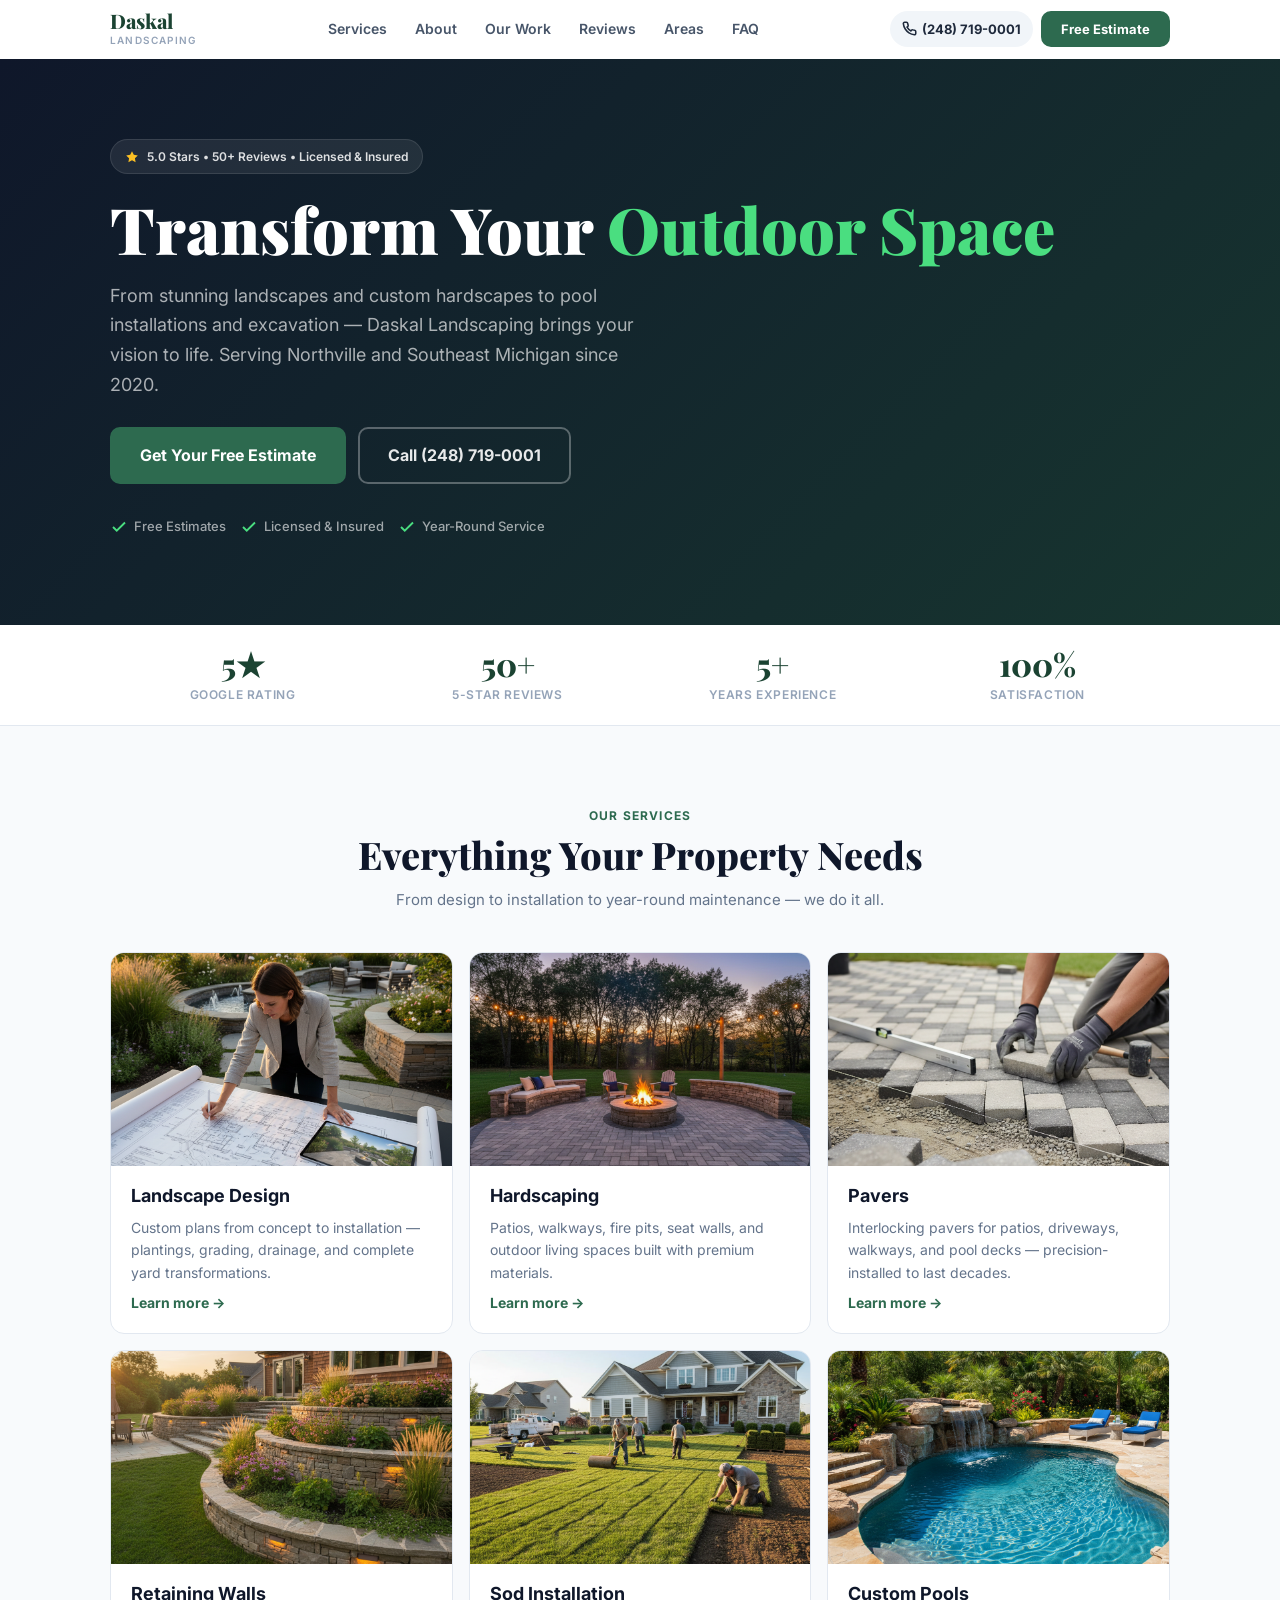
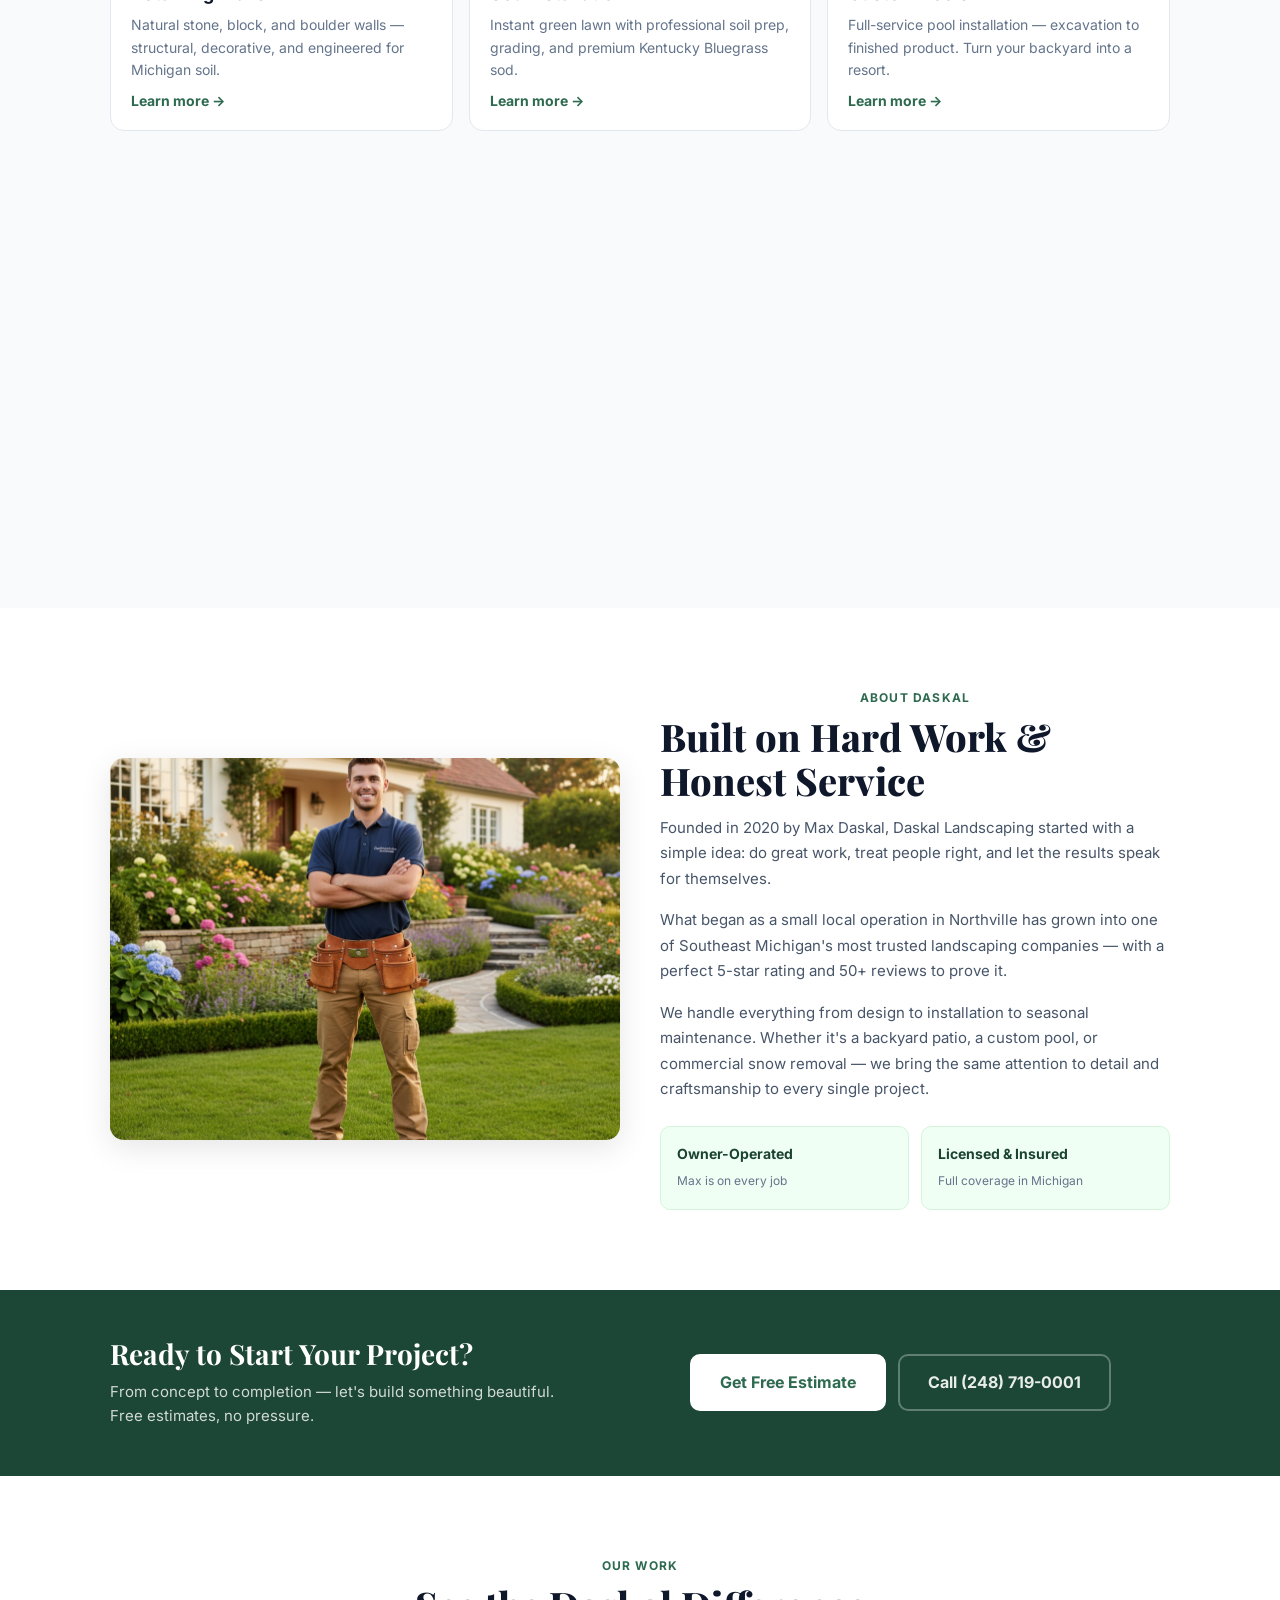
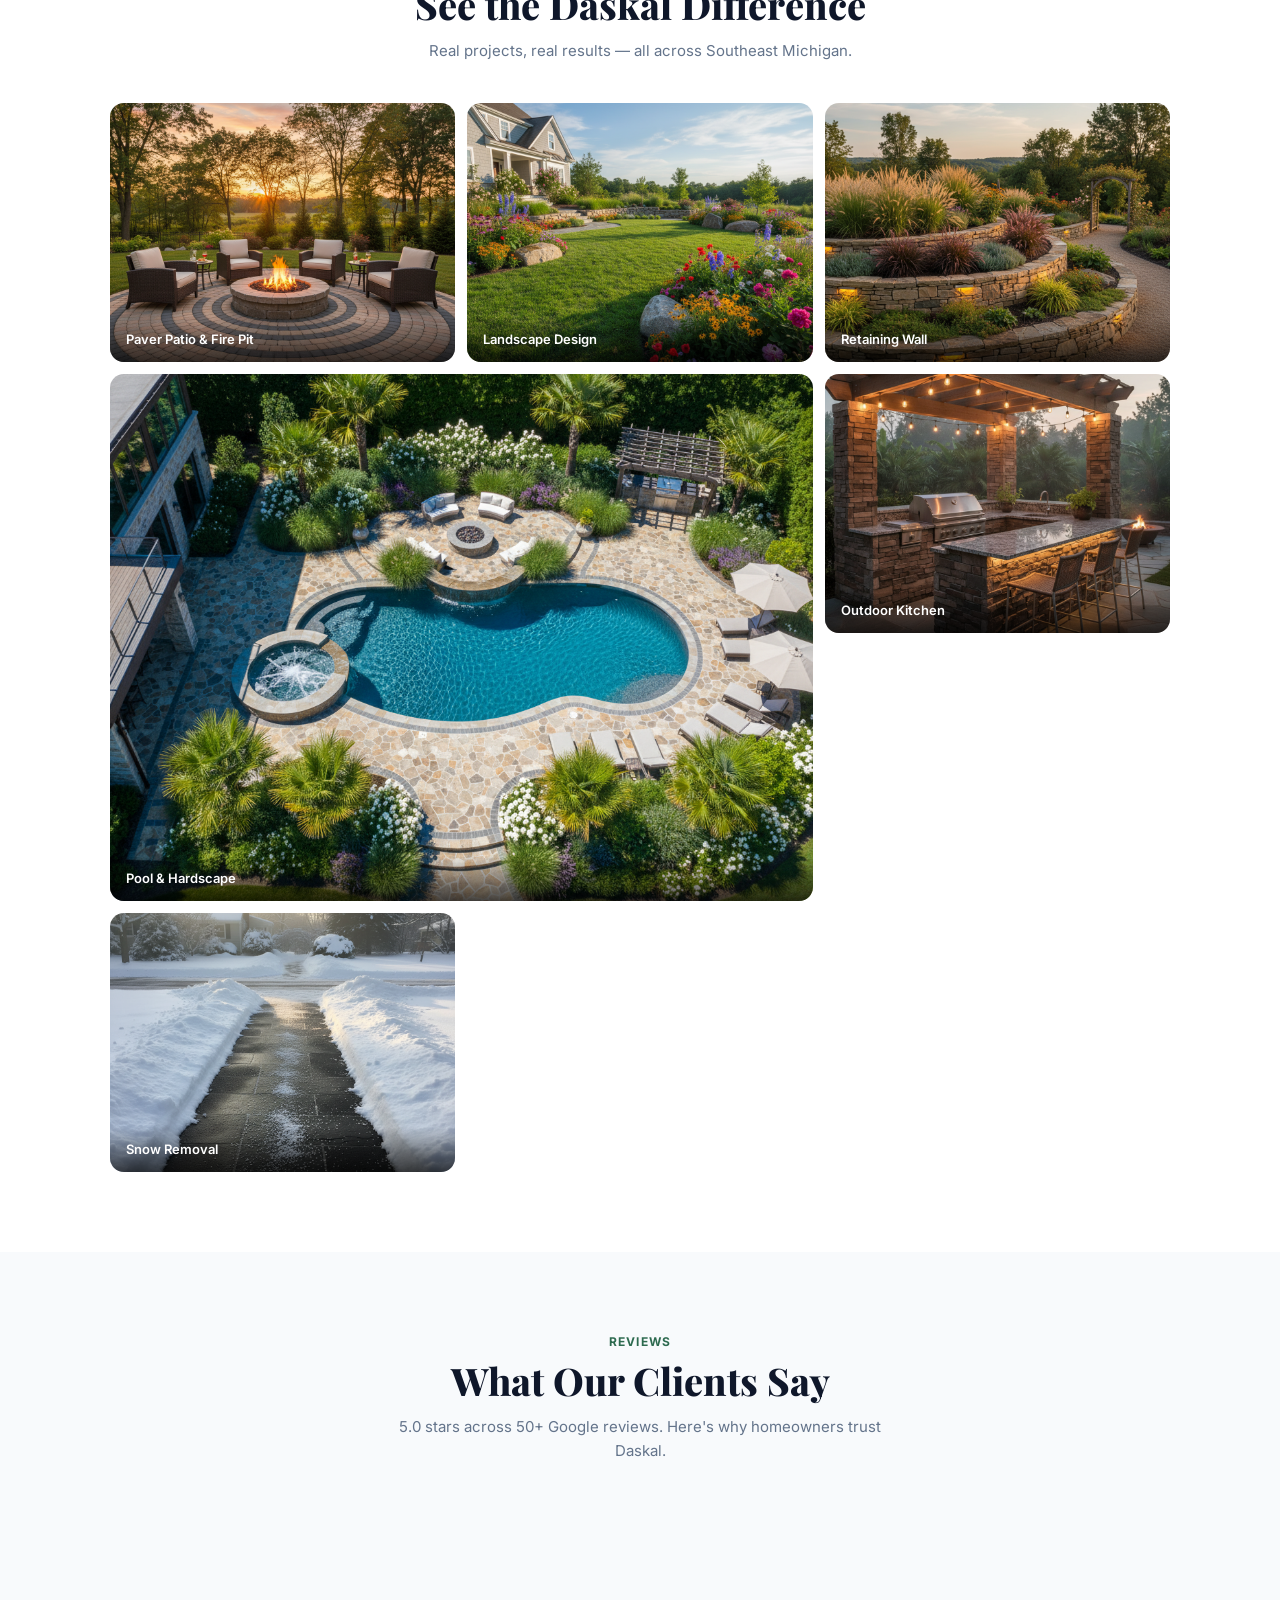
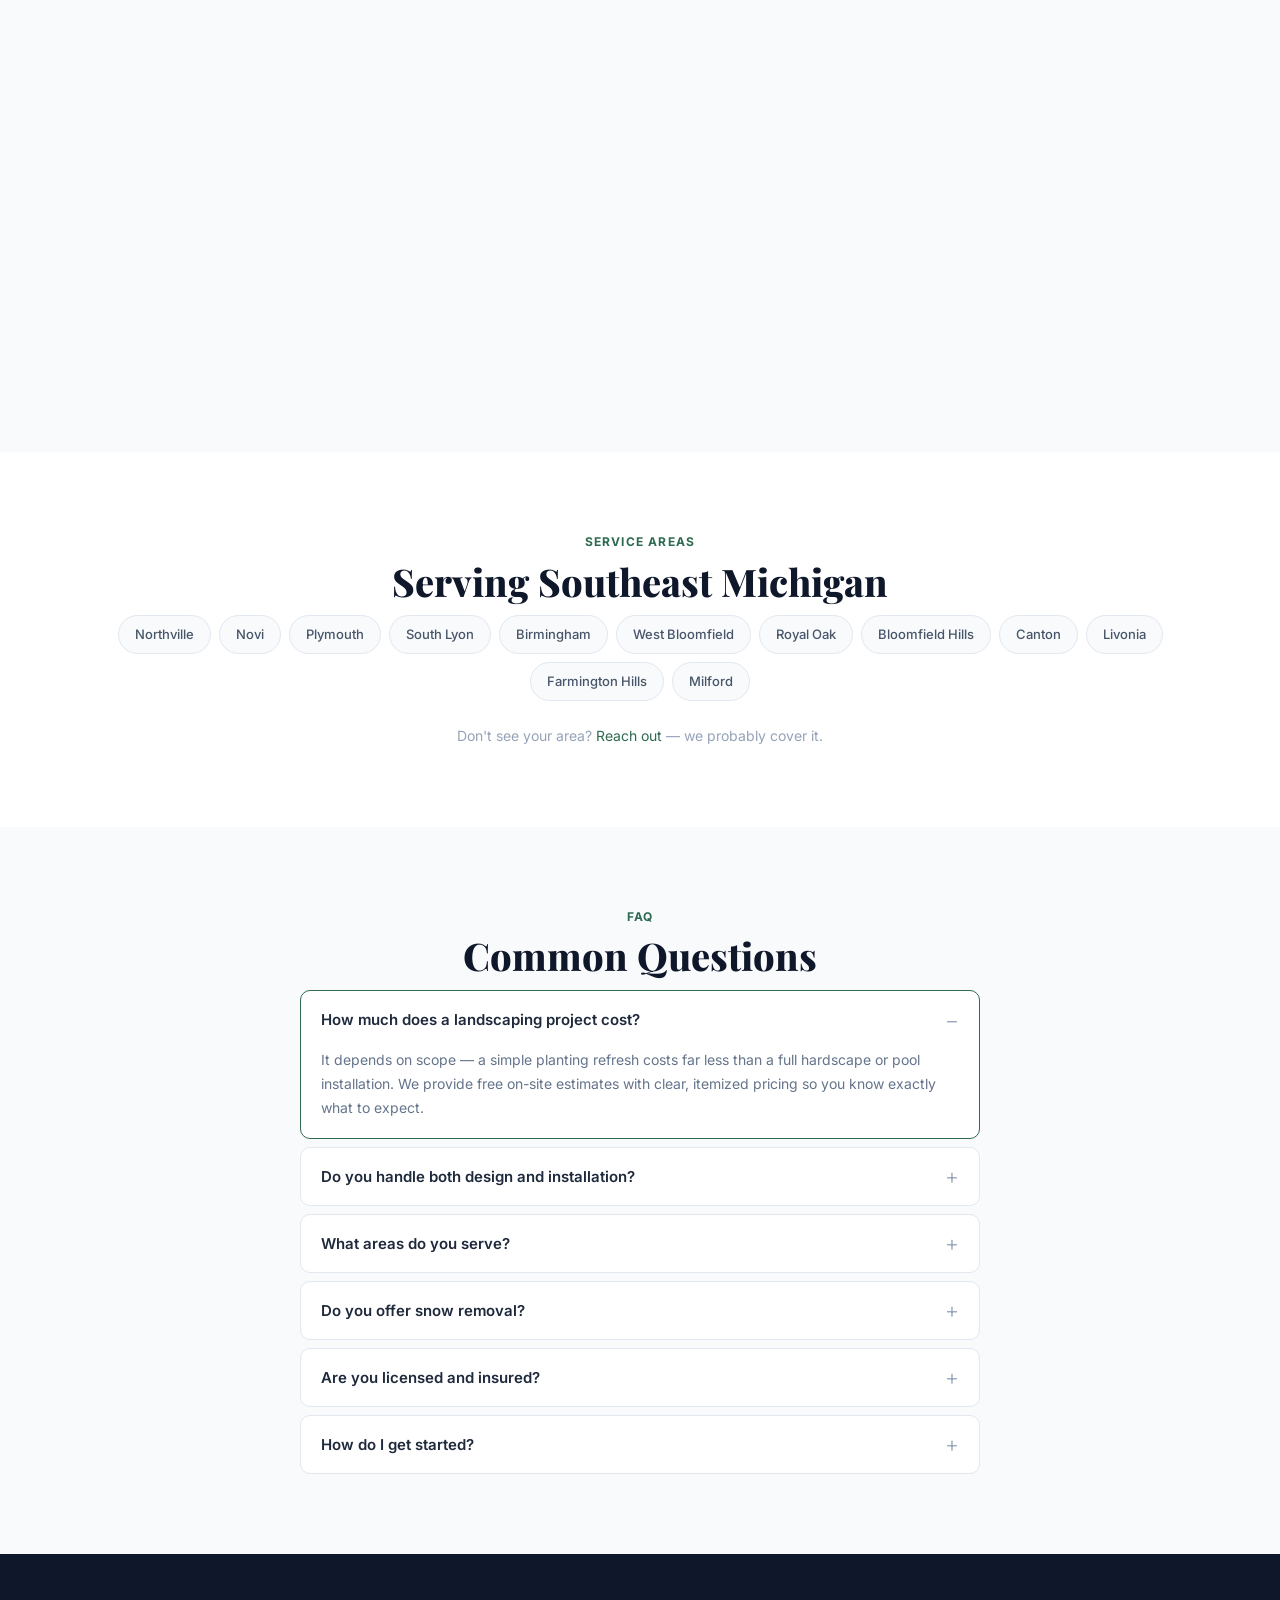
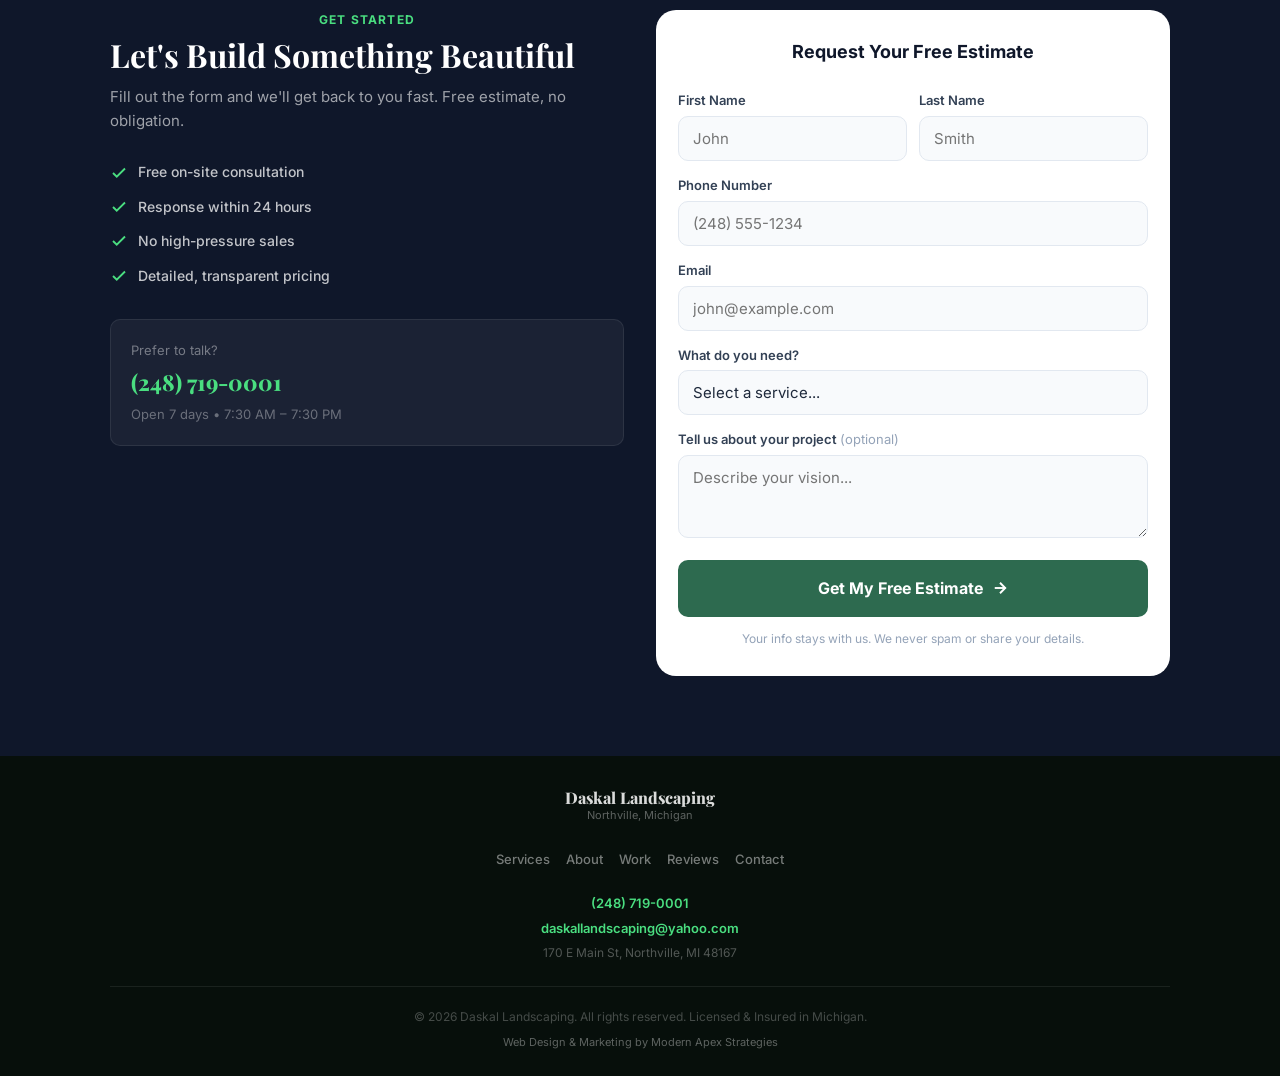
==== commit 280ac366: "Add sitemap.xml, robots.txt and fix SEO across all pages - Add sitemap.xml with all 10 pages - Add r" ====
--- a/index.html
+++ b/index.html
@@ -3,20 +3,26 @@
 <head>
   <meta charset="UTF-8">
   <meta name="viewport" content="width=device-width, initial-scale=1.0">
-  <title>Daskal Landscaping | Northville MI — Landscaping, Hardscaping & Excavation</title>
-  <meta name="description" content="Daskal Landscaping — Northville Michigan's premier landscaping company. Landscaping, hardscaping, excavation, custom pools, outdoor kitchens & snow removal. 5-star rated. Call (248) 719-0001 for a free estimate.">
-  <meta name="keywords" content="landscaping northville mi, hardscaping novi michigan, excavation plymouth mi, custom pool installation, outdoor kitchen builder, snow removal northville, landscape design birmingham mi, daskal landscaping">
+  <title>Daskal Landscaping | Northville MI Landscaping & Hardscaping</title>
+  <meta name="description" content="Daskal Landscaping — Northville MI's top-rated landscaping company. 5-star reviews, 5+ years. Hardscaping, pools, excavation & snow removal. Free estimates!">
+  <meta name="keywords" content="daskal landscaping, daskal landscaping northville, landscaping northville mi, hardscaping novi michigan, excavation plymouth mi, custom pool installation, outdoor kitchen builder, snow removal northville, landscape design birmingham mi">
   <meta name="robots" content="index, follow">
-  <link rel="canonical" href="https://www.daskallandscapeanddesign.com">
-
-  <meta property="og:title" content="Daskal Landscaping | Northville MI's Premier Landscaping Company">
-  <meta property="og:description" content="Landscaping, hardscaping, excavation, pools & snow removal. 5-star rated, 50+ reviews. Serving Northville, Novi, Plymouth & beyond. Free estimates.">
+  <link rel="canonical" href="https://daskallandscaping.com/">
+
+  <meta property="og:site_name" content="Daskal Landscaping">
+  <meta property="og:title" content="Daskal Landscaping | Northville MI's #1 Landscaping Company">
+  <meta property="og:description" content="5-star rated. 50+ reviews. Landscaping, hardscaping, pools, excavation & snow removal in Northville & Southeast Michigan. Get your free estimate today.">
   <meta property="og:type" content="website">
-  <meta property="og:url" content="https://www.daskallandscapeanddesign.com">
-  <meta property="og:image" content="https://www.daskallandscapeanddesign.com/assets/images/og-image.jpg">
+  <meta property="og:url" content="https://daskallandscaping.com/">
+  <meta property="og:image" content="https://daskallandscaping.com/assets/images/og-image.jpg">
+  <meta property="og:image:width" content="1200">
+  <meta property="og:image:height" content="630">
+  <meta property="og:image:alt" content="Daskal Landscaping — Premier Landscaping in Northville, Michigan">
   <meta property="og:locale" content="en_US">
   <meta name="twitter:card" content="summary_large_image">
-  <meta name="twitter:image" content="https://www.daskallandscapeanddesign.com/assets/images/og-image.jpg">
+  <meta name="twitter:title" content="Daskal Landscaping | Northville MI's #1 Landscaping Company">
+  <meta name="twitter:description" content="5-star rated. 50+ reviews. Landscaping, hardscaping, pools & more in Southeast Michigan. Free estimates!">
+  <meta name="twitter:image" content="https://daskallandscaping.com/assets/images/og-image.jpg">
 
   <!-- Google tag (gtag.js) -->
   <script async src="https://www.googletagmanager.com/gtag/js?id=G-FRCLPFH1V3"></script>
@@ -38,7 +44,7 @@
     "name": "Daskal Landscaping",
     "alternateName": "Daskal Landscape & Design",
     "description": "Premier landscaping company in Northville, Michigan. Expert landscaping, hardscaping, excavation, custom pools, outdoor kitchens, and snow removal services.",
-    "url": "https://www.daskallandscapeanddesign.com",
+    "url": "https://daskallandscaping.com",
     "telephone": "+12487190001",
     "email": "daskallandscaping@yahoo.com",
     "address": {
@@ -70,6 +76,8 @@
     ]
   }
   </script>
+
+  <link rel="sitemap" type="application/xml" href="/sitemap.xml">
 
   <link rel="preconnect" href="https://fonts.googleapis.com">
   <link rel="preconnect" href="https://fonts.gstatic.com" crossorigin>
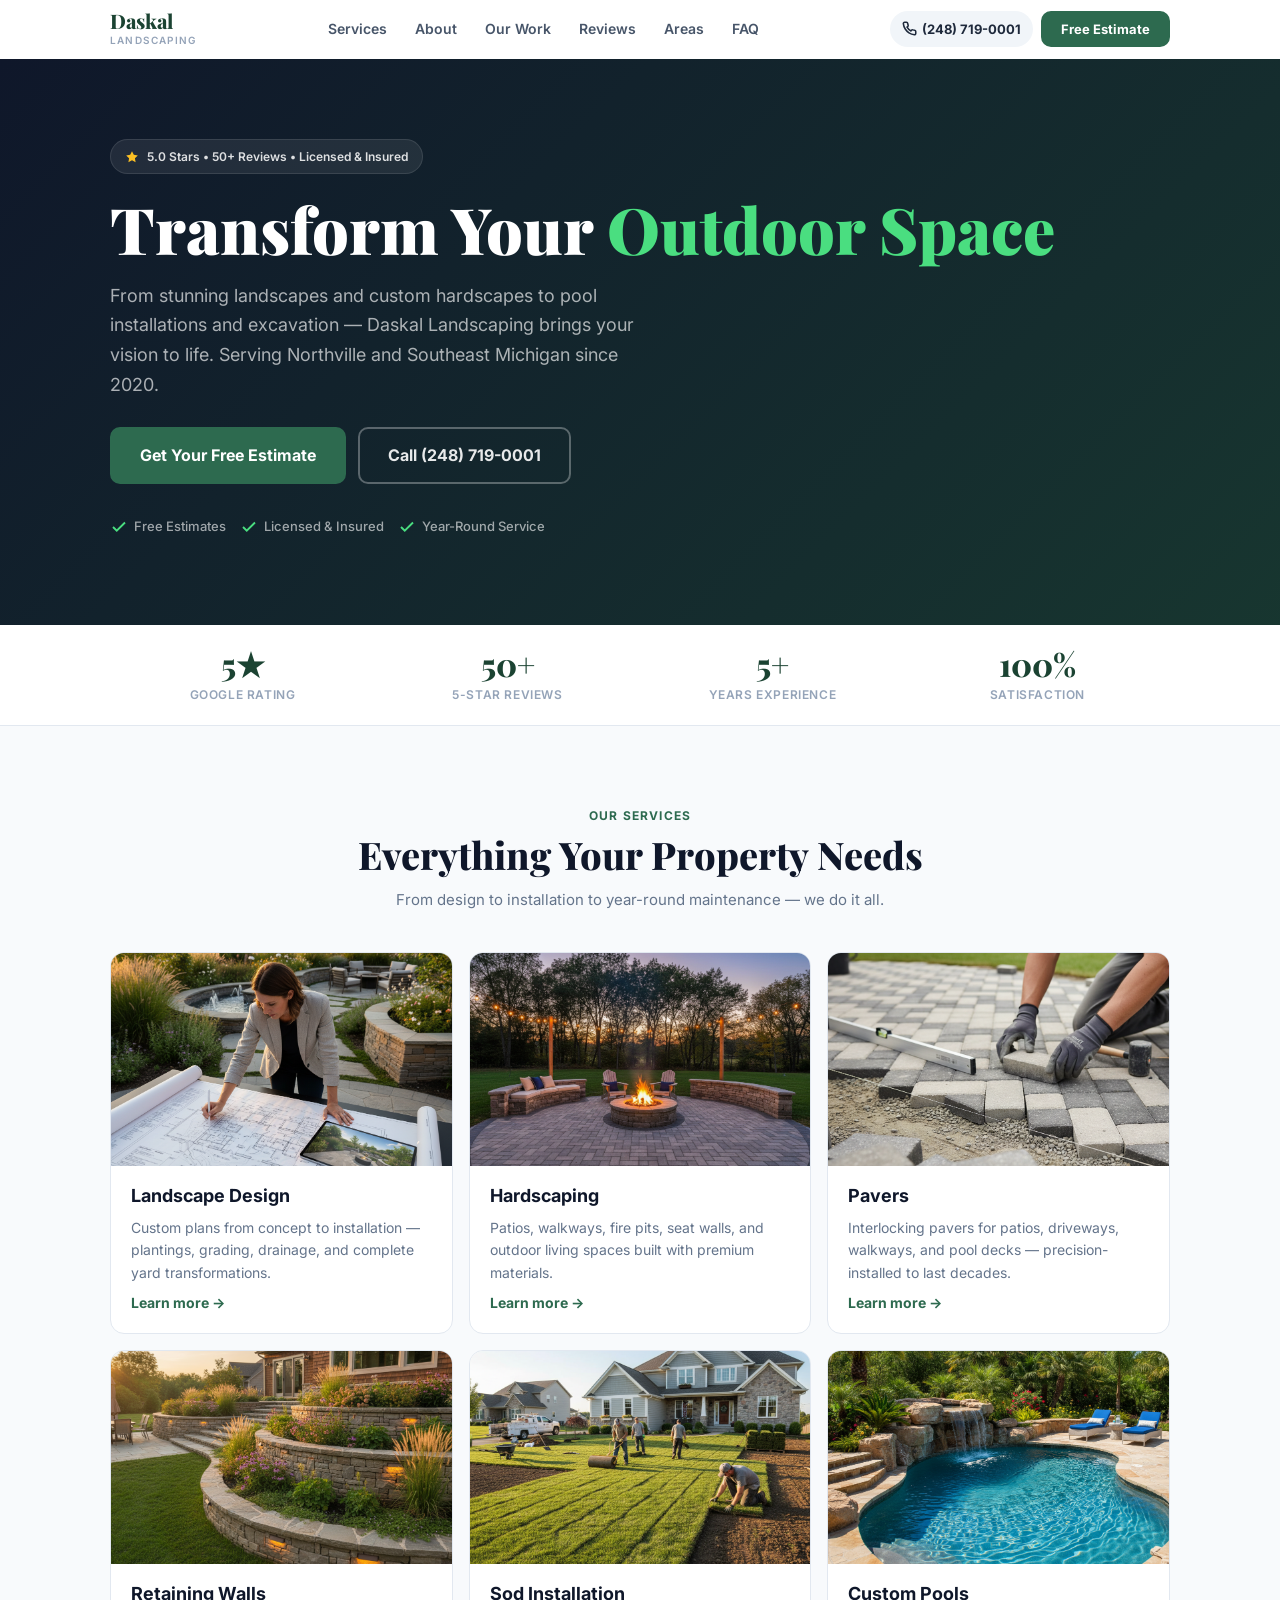
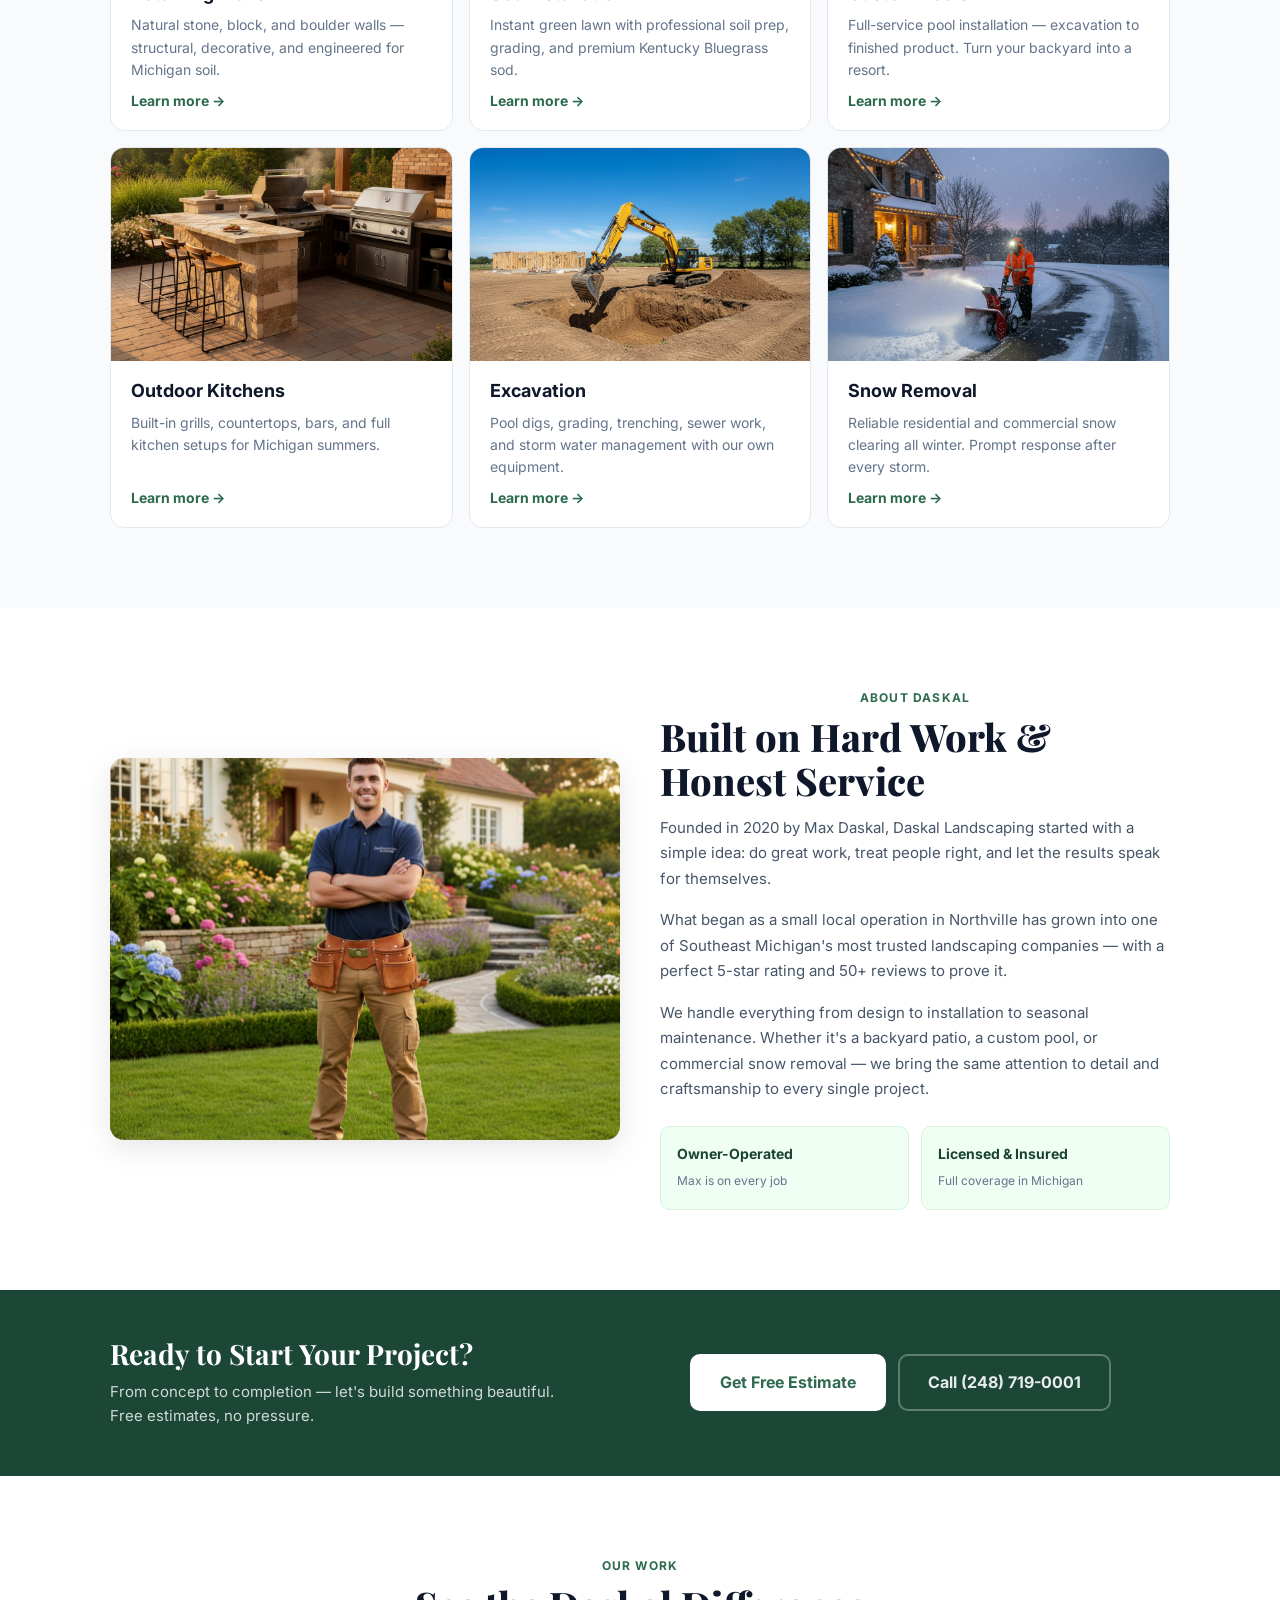
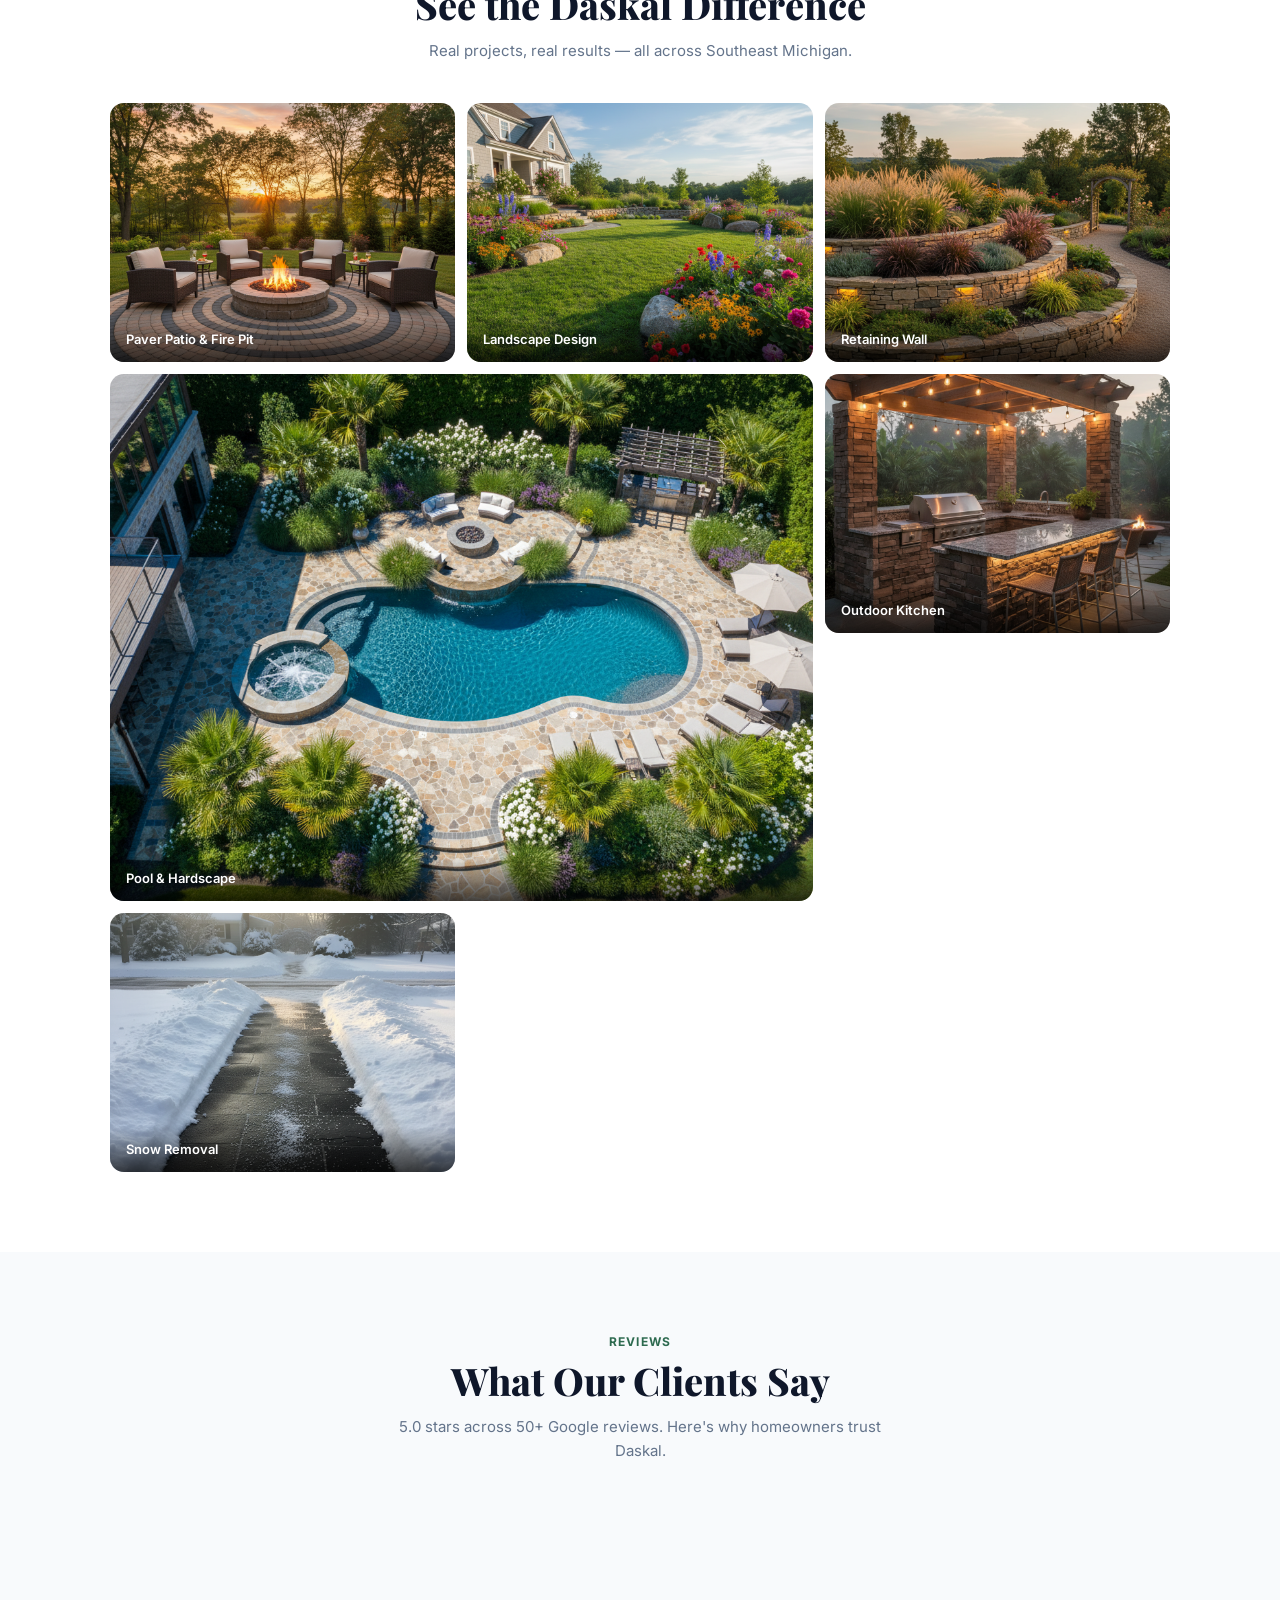
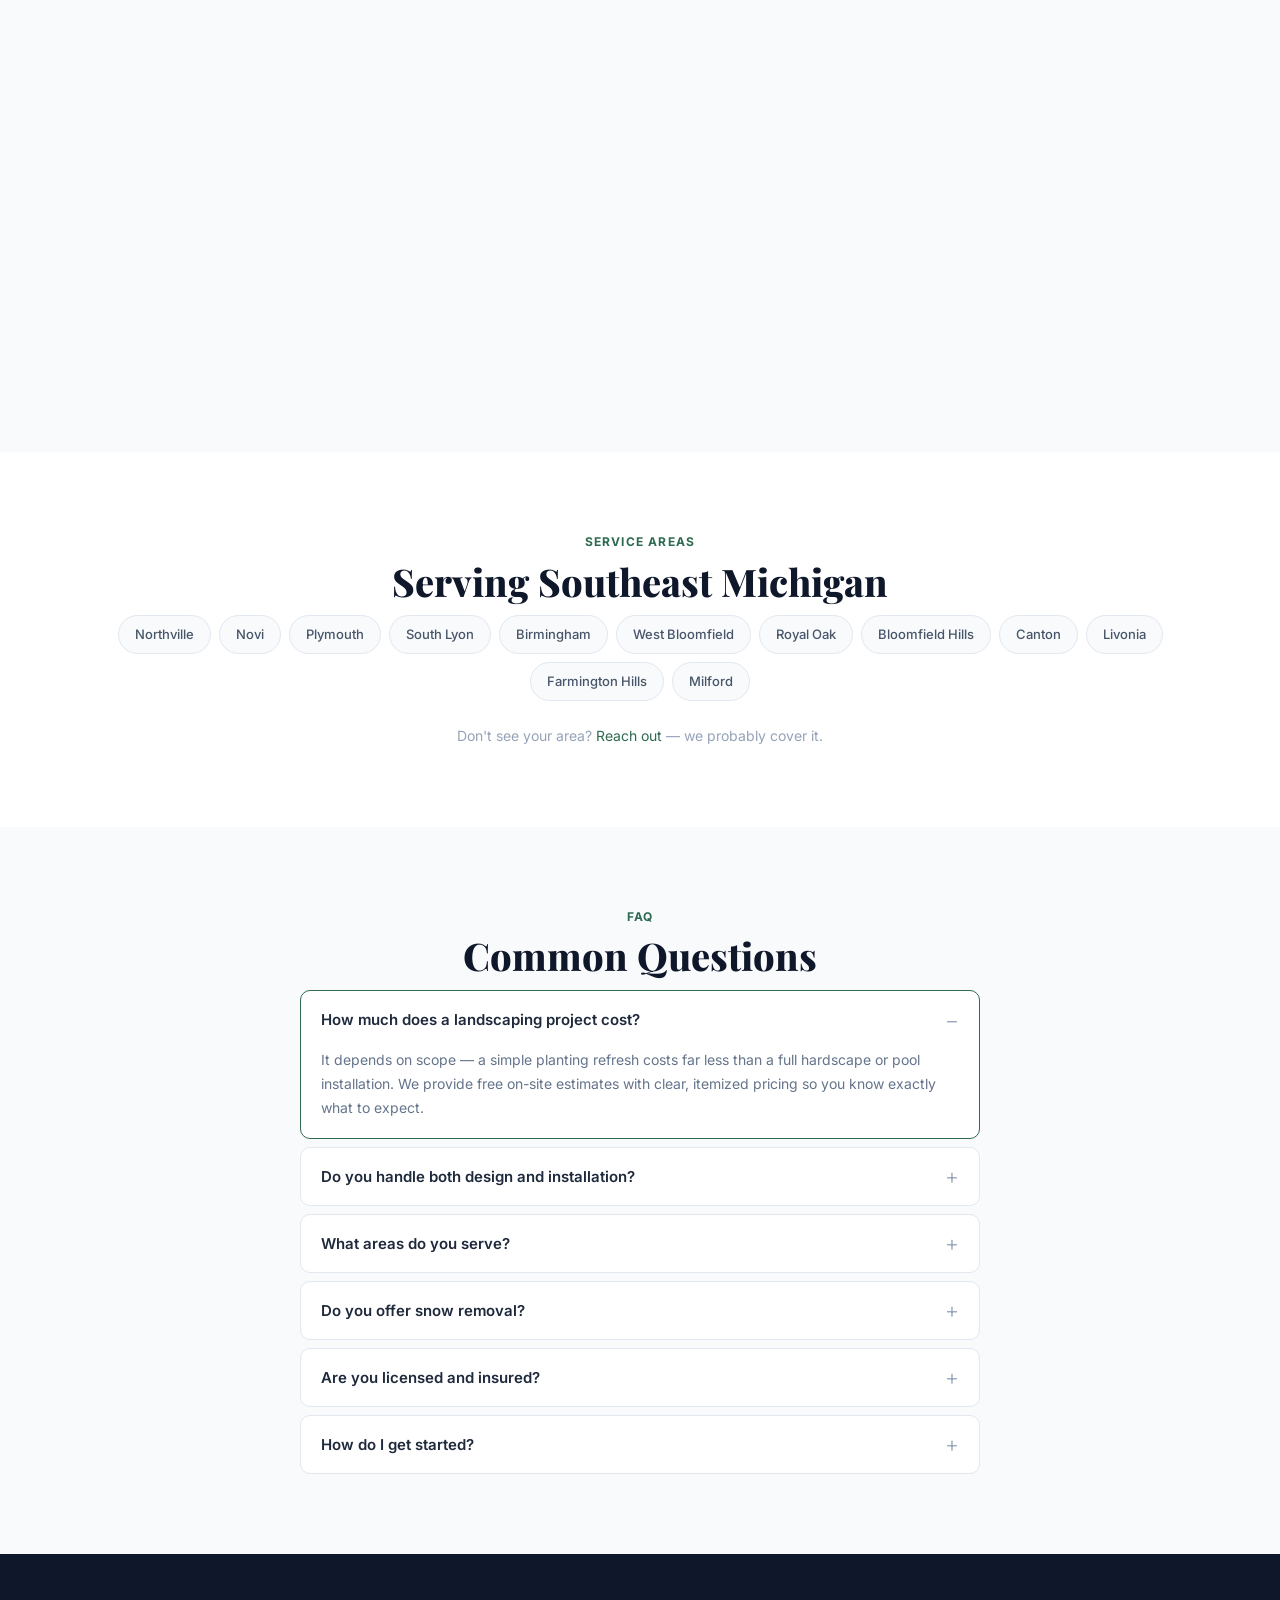
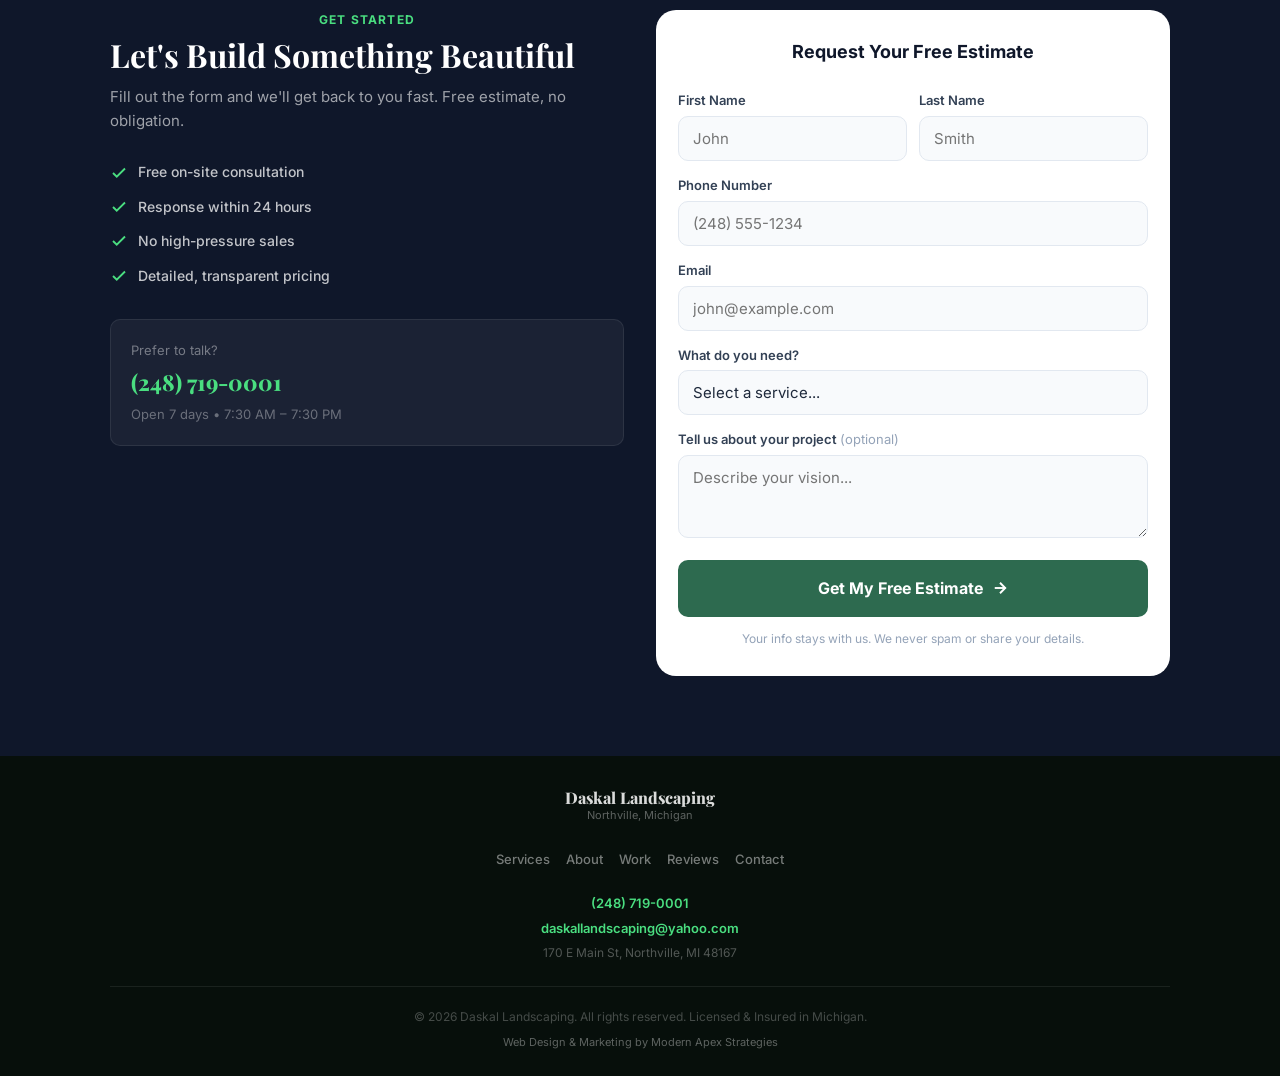
==== commit 9db90898: "Wire up contact form to Web3Forms for live submissions Co-Authored-By: Claude Opus 4.6 <noreply@anth" ====
--- a/index.html
+++ b/index.html
@@ -430,6 +430,10 @@
           </div>
         </div>
         <form class="contact__form" id="contactForm">
+          <input type="hidden" name="access_key" value="0a0a5295-c992-412d-82f9-05dc33d00a88">
+          <input type="hidden" name="subject" value="New Estimate Request — Daskal Landscaping">
+          <input type="hidden" name="from_name" value="Daskal Landscaping Website">
+          <input type="checkbox" name="botcheck" style="display:none">
           <h3 class="contact__form-title">Request Your Free Estimate</h3>
           <div class="form-row">
             <div class="form-group"><label for="firstName">First Name</label><input type="text" id="firstName" name="firstName" placeholder="John" required autocomplete="given-name"></div>
@@ -505,8 +509,25 @@
     // Header shadow
     window.addEventListener('scroll',()=>header.classList.toggle('header--scrolled',window.scrollY>20));
 
-    // Form
-    document.getElementById('contactForm').addEventListener('submit',function(e){e.preventDefault();const b=this.querySelector('button[type="submit"]'),o=b.innerHTML;b.innerHTML='Sending...';b.disabled=true;gtag('event','form_submit',{event_label:'contact_form',service:document.getElementById('service').value});setTimeout(()=>{b.innerHTML='&#10003; Request Sent!';b.classList.add('btn--success');setTimeout(()=>{b.innerHTML=o;b.disabled=false;b.classList.remove('btn--success');this.reset()},3000)},1000)});
+    // Form — Web3Forms
+    document.getElementById('contactForm').addEventListener('submit',async function(e){
+      e.preventDefault();
+      const b=this.querySelector('button[type="submit"]'),o=b.innerHTML;
+      b.innerHTML='Sending...';b.disabled=true;
+      gtag('event','form_submit',{event_label:'contact_form',service:document.getElementById('service').value});
+      try{
+        const res=await fetch('https://api.web3forms.com/submit',{method:'POST',headers:{'Content-Type':'application/json','Accept':'application/json'},body:JSON.stringify(Object.fromEntries(new FormData(this)))});
+        const data=await res.json();
+        if(data.success){
+          b.innerHTML='&#10003; Request Sent!';b.classList.add('btn--success');
+          this.reset();
+          setTimeout(()=>{b.innerHTML=o;b.disabled=false;b.classList.remove('btn--success')},3000);
+        }else{throw new Error(data.message||'Something went wrong');}
+      }catch(err){
+        b.innerHTML='&#10007; Error — Try Again';b.classList.add('btn--error');
+        setTimeout(()=>{b.innerHTML=o;b.disabled=false;b.classList.remove('btn--error')},3000);
+      }
+    });
   </script>
 </body>
 </html>
--- a/styles.css
+++ b/styles.css
@@ -26,6 +26,7 @@
 .btn--outline-light:hover{background:rgba(255,255,255,.1);border-color:rgba(255,255,255,.6);color:var(--white)}
 .btn--sm{padding:8px 18px;font-size:13px}.btn--lg{padding:16px 28px;font-size:16px}.btn--full{width:100%}
 .btn--success{background:var(--green)!important;border-color:var(--green)!important}
+.btn--error{background:#ef4444!important;border-color:#ef4444!important}
 
 /* STICKY CTA */
 .sticky-cta{position:fixed;bottom:0;left:0;right:0;z-index:999;display:flex;gap:8px;background:var(--gray-900);padding:12px 16px;padding-bottom:max(12px,env(safe-area-inset-bottom));transform:translateY(100%);transition:transform .3s;box-shadow:0 -4px 24px rgba(0,0,0,.25)}
